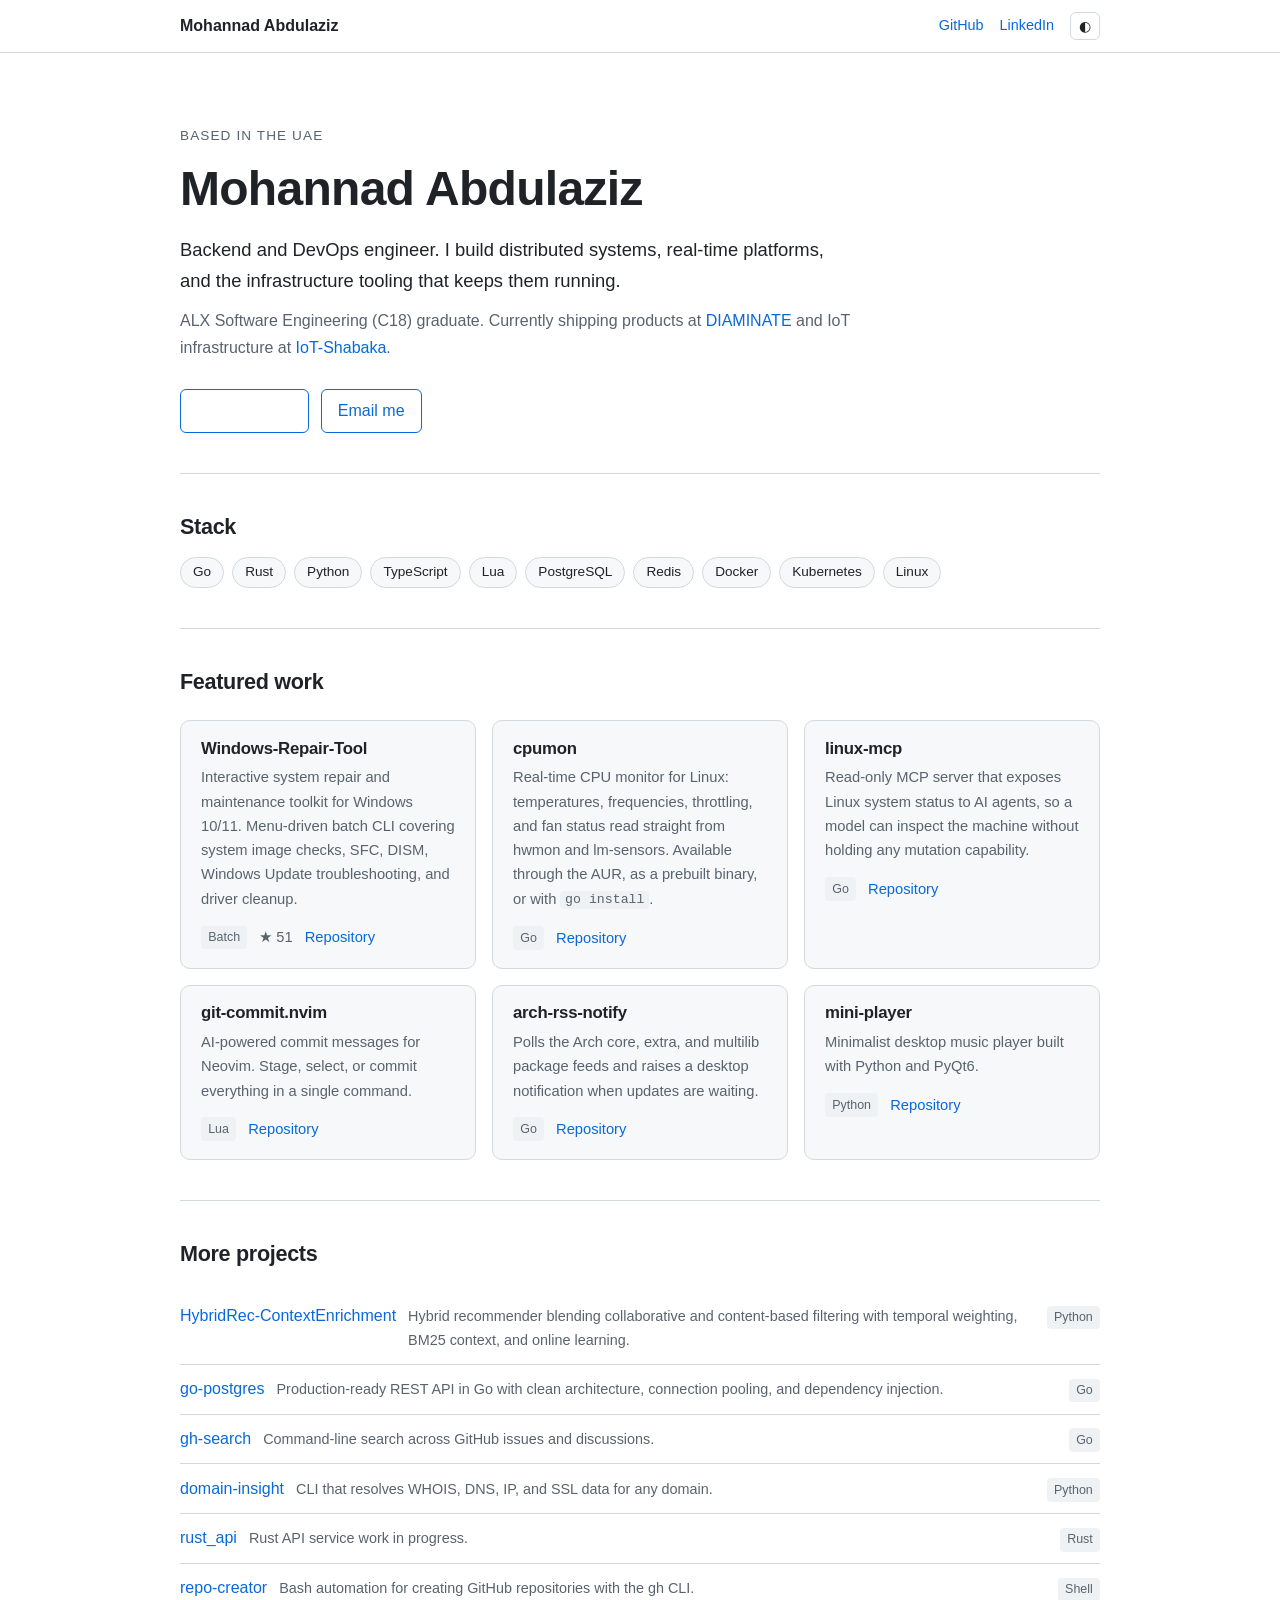
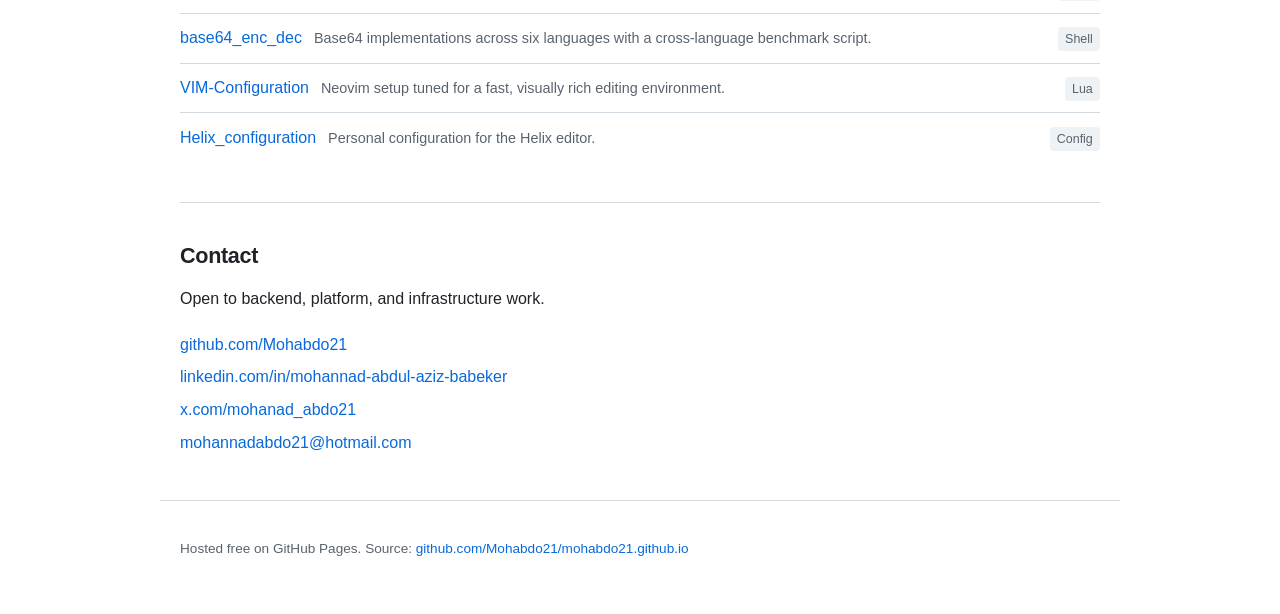
==== index.html @ c6cd3ea4 "feat: add portfolio site for mohabdo21.github.io" ====
<!DOCTYPE html>
<html lang="en">
<head>
<meta charset="utf-8">
<meta name="viewport" content="width=device-width, initial-scale=1">
<title>Mohannad Abdulaziz - Backend &amp; DevOps Engineer</title>
<meta name="description" content="Backend and DevOps engineer building distributed systems, real-time platforms, and infrastructure tooling. Stack: Go, Rust, Python, TypeScript, Kubernetes.">
<meta name="author" content="Mohannad Abdulaziz">
<meta name="theme-color" content="#0d1117" media="(prefers-color-scheme: dark)">
<meta name="theme-color" content="#ffffff" media="(prefers-color-scheme: light)">

<meta property="og:type" content="website">
<meta property="og:title" content="Mohannad Abdulaziz - Backend &amp; DevOps Engineer">
<meta property="og:description" content="Backend and DevOps engineer building distributed systems, real-time platforms, and infrastructure tooling.">
<meta property="og:url" content="https://mohabdo21.github.io/">

<link rel="icon" href="favicon.svg" type="image/svg+xml">
<link rel="stylesheet" href="style.css">
<script>
  // Resolve theme before first paint to avoid a flash of the wrong palette.
  (function () {
    var stored = localStorage.getItem('theme');
    var theme = stored || (matchMedia('(prefers-color-scheme: light)').matches ? 'light' : 'dark');
    document.documentElement.dataset.theme = theme;
  })();
</script>
</head>

<body>
<a class="skip" href="#main">Skip to content</a>

<header class="topbar">
  <nav class="topbar-inner" aria-label="Primary">
    <a class="brand" href="#top">Mohannad Abdulaziz</a>
    <div class="topbar-actions">
      <a href="https://github.com/Mohabdo21">GitHub</a>
      <a href="https://www.linkedin.com/in/mohannad-abdul-aziz-babeker/">LinkedIn</a>
      <button id="theme-toggle" type="button" aria-label="Toggle color theme">
        <span data-theme-icon>◐</span>
      </button>
    </div>
  </nav>
</header>

<main id="main">

  <section class="hero" id="top">
    <p class="eyebrow">Based in the UAE</p>
    <h1>Mohannad Abdulaziz</h1>
    <p class="lede">
      Backend and DevOps engineer. I build distributed systems, real-time platforms,
      and the infrastructure tooling that keeps them running.
    </p>
    <p class="lede-muted">
      ALX Software Engineering (C18) graduate. Currently shipping products at
      <a href="https://github.com/DIAMINATE">DIAMINATE</a> and IoT infrastructure at
      <a href="https://github.com/IoT-Shabaka">IoT-Shabaka</a>.
    </p>
    <p class="cta">
      <a class="btn" href="#projects">View projects</a>
      <a class="btn btn-ghost" href="mailto:mohannadabdo21@hotmail.com">Email me</a>
    </p>
  </section>

  <section class="section" id="stack" aria-labelledby="stack-heading">
    <h2 id="stack-heading">Stack</h2>
    <ul class="tags">
      <li>Go</li>
      <li>Rust</li>
      <li>Python</li>
      <li>TypeScript</li>
      <li>Lua</li>
      <li>PostgreSQL</li>
      <li>Redis</li>
      <li>Docker</li>
      <li>Kubernetes</li>
      <li>Linux</li>
    </ul>
  </section>

  <section class="section" id="projects" aria-labelledby="projects-heading">
    <h2 id="projects-heading">Featured work</h2>
    <div class="grid">

      <article class="card">
        <h3>
          <a href="https://github.com/Mohabdo21/Windows-Repair-Tool">Windows-Repair-Tool</a>
        </h3>
        <p>
          Interactive system repair and maintenance toolkit for Windows 10/11. Menu-driven
          batch CLI covering system image checks, SFC, DISM, Windows Update troubleshooting,
          and driver cleanup.
        </p>
        <p class="meta">
          <span class="lang">Batch</span>
          <span class="stars">★ 51</span>
          <a href="https://github.com/Mohabdo21/Windows-Repair-Tool">Repository</a>
        </p>
      </article>

      <article class="card">
        <h3><a href="https://github.com/Mohabdo21/cpumon">cpumon</a></h3>
        <p>
          Real-time CPU monitor for Linux: temperatures, frequencies, throttling, and fan
          status read straight from hwmon and lm-sensors. Available through the AUR, as a
          prebuilt binary, or with <code>go install</code>.
        </p>
        <p class="meta">
          <span class="lang">Go</span>
          <a href="https://github.com/Mohabdo21/cpumon">Repository</a>
        </p>
      </article>

      <article class="card">
        <h3><a href="https://github.com/Mohabdo21/linux-mcp">linux-mcp</a></h3>
        <p>
          Read-only MCP server that exposes Linux system status to AI agents, so a model can
          inspect the machine without holding any mutation capability.
        </p>
        <p class="meta">
          <span class="lang">Go</span>
          <a href="https://github.com/Mohabdo21/linux-mcp">Repository</a>
        </p>
      </article>

      <article class="card">
        <h3><a href="https://github.com/Mohabdo21/git-commit.nvim">git-commit.nvim</a></h3>
        <p>
          AI-powered commit messages for Neovim. Stage, select, or commit everything in a
          single command.
        </p>
        <p class="meta">
          <span class="lang">Lua</span>
          <a href="https://github.com/Mohabdo21/git-commit.nvim">Repository</a>
        </p>
      </article>

      <article class="card">
        <h3><a href="https://github.com/Mohabdo21/arch-rss-notify">arch-rss-notify</a></h3>
        <p>
          Polls the Arch core, extra, and multilib package feeds and raises a desktop
          notification when updates are waiting.
        </p>
        <p class="meta">
          <span class="lang">Go</span>
          <a href="https://github.com/Mohabdo21/arch-rss-notify">Repository</a>
        </p>
      </article>

      <article class="card">
        <h3><a href="https://github.com/Mohabdo21/mini-player">mini-player</a></h3>
        <p>Minimalist desktop music player built with Python and PyQt6.</p>
        <p class="meta">
          <span class="lang">Python</span>
          <a href="https://github.com/Mohabdo21/mini-player">Repository</a>
        </p>
      </article>

    </div>
  </section>

  <section class="section" id="more" aria-labelledby="more-heading">
    <h2 id="more-heading">More projects</h2>
    <ul class="list">
      <li>
        <a href="https://github.com/Mohabdo21/HybridRec-ContextEnrichment">HybridRec-ContextEnrichment</a>
        <span class="desc">Hybrid recommender blending collaborative and content-based filtering with temporal weighting, BM25 context, and online learning.</span>
        <span class="lang">Python</span>
      </li>
      <li>
        <a href="https://github.com/Mohabdo21/go-postgres">go-postgres</a>
        <span class="desc">Production-ready REST API in Go with clean architecture, connection pooling, and dependency injection.</span>
        <span class="lang">Go</span>
      </li>
      <li>
        <a href="https://github.com/Mohabdo21/gh-search">gh-search</a>
        <span class="desc">Command-line search across GitHub issues and discussions.</span>
        <span class="lang">Go</span>
      </li>
      <li>
        <a href="https://github.com/Mohabdo21/domain-insight">domain-insight</a>
        <span class="desc">CLI that resolves WHOIS, DNS, IP, and SSL data for any domain.</span>
        <span class="lang">Python</span>
      </li>
      <li>
        <a href="https://github.com/Mohabdo21/rust_api">rust_api</a>
        <span class="desc">Rust API service work in progress.</span>
        <span class="lang">Rust</span>
      </li>
      <li>
        <a href="https://github.com/Mohabdo21/repo-creator">repo-creator</a>
        <span class="desc">Bash automation for creating GitHub repositories with the gh CLI.</span>
        <span class="lang">Shell</span>
      </li>
      <li>
        <a href="https://github.com/Mohabdo21/base64_enc_dec">base64_enc_dec</a>
        <span class="desc">Base64 implementations across six languages with a cross-language benchmark script.</span>
        <span class="lang">Shell</span>
      </li>
      <li>
        <a href="https://github.com/Mohabdo21/VIM-Configuration">VIM-Configuration</a>
        <span class="desc">Neovim setup tuned for a fast, visually rich editing environment.</span>
        <span class="lang">Lua</span>
      </li>
      <li>
        <a href="https://github.com/Mohabdo21/Helix_configuration">Helix_configuration</a>
        <span class="desc">Personal configuration for the Helix editor.</span>
        <span class="lang">Config</span>
      </li>
    </ul>
  </section>

  <section class="section" id="contact" aria-labelledby="contact-heading">
    <h2 id="contact-heading">Contact</h2>
    <p>Open to backend, platform, and infrastructure work.</p>
    <ul class="contact">
      <li><a href="https://github.com/Mohabdo21">github.com/Mohabdo21</a></li>
      <li><a href="https://www.linkedin.com/in/mohannad-abdul-aziz-babeker/">linkedin.com/in/mohannad-abdul-aziz-babeker</a></li>
      <li><a href="https://x.com/mohanad_abdo21">x.com/mohanad_abdo21</a></li>
      <li><a href="mailto:mohannadabdo21@hotmail.com">mohannadabdo21@hotmail.com</a></li>
    </ul>
  </section>

</main>

<footer>
  <p>Hosted free on GitHub Pages. Source: <a href="https://github.com/Mohabdo21/mohabdo21.github.io">github.com/Mohabdo21/mohabdo21.github.io</a></p>
</footer>

<script src="script.js" defer></script>
</body>
</html>
---- style.css ----
:root[data-theme="light"] {
  --bg: #ffffff;
  --surface: #f6f8fa;
  --text: #1f2328;
  --muted: #59636e;
  --border: #d1d9e0;
  --accent: #0969da;
  --code-bg: #eff2f5;
}

:root[data-theme="dark"] {
  --bg: #0d1117;
  --surface: #151b23;
  --text: #e6edf3;
  --muted: #9198a1;
  --border: #30363d;
  --accent: #4493f8;
  --code-bg: #1c2128;
}

*,
*::before,
*::after {
  box-sizing: border-box;
}

html {
  scroll-behavior: smooth;
}

body {
  margin: 0;
  background: var(--bg);
  color: var(--text);
  font-family: -apple-system, BlinkMacSystemFont, "Segoe UI", "Noto Sans", Ubuntu, Cantarell, "Helvetica Neue", Arial, sans-serif;
  font-size: 16px;
  line-height: 1.65;
  -webkit-font-smoothing: antialiased;
}

a {
  color: var(--accent);
  text-decoration: none;
}

a:hover,
a:focus-visible {
  text-decoration: underline;
}

:focus-visible {
  outline: 2px solid var(--accent);
  outline-offset: 2px;
  border-radius: 2px;
}

code {
  background: var(--code-bg);
  border-radius: 4px;
  padding: 0.1em 0.35em;
  font-family: ui-monospace, SFMono-Regular, "SF Mono", Menlo, Consolas, monospace;
  font-size: 0.9em;
}

h1,
h2,
h3 {
  line-height: 1.25;
  margin: 0 0 0.5rem;
  letter-spacing: -0.015em;
}

h1 {
  font-size: clamp(2rem, 6vw, 3rem);
}

h2 {
  font-size: 1.35rem;
}

h3 {
  font-size: 1.05rem;
}

.skip {
  position: absolute;
  left: -9999px;
}

.skip:focus {
  left: 1rem;
  top: 1rem;
  z-index: 10;
  background: var(--bg);
  border: 1px solid var(--border);
  border-radius: 6px;
  padding: 0.5rem 0.75rem;
}

/* Layout */

.topbar {
  position: sticky;
  top: 0;
  z-index: 5;
  background: color-mix(in srgb, var(--bg) 88%, transparent);
  backdrop-filter: blur(8px);
  border-bottom: 1px solid var(--border);
}

.topbar-inner,
main,
footer {
  max-width: 60rem;
  margin: 0 auto;
  padding: 0 1.25rem;
}

.topbar-inner {
  display: flex;
  align-items: center;
  justify-content: space-between;
  gap: 1rem;
  min-height: 3.25rem;
}

.brand {
  color: var(--text);
  font-weight: 600;
}

.topbar-actions {
  display: flex;
  align-items: center;
  gap: 1rem;
  font-size: 0.9rem;
}

#theme-toggle {
  background: none;
  border: 1px solid var(--border);
  border-radius: 6px;
  color: var(--text);
  cursor: pointer;
  font: inherit;
  font-size: 0.9rem;
  line-height: 1;
  padding: 0.35rem 0.5rem;
}

#theme-toggle:hover {
  background: var(--surface);
}

main {
  padding-top: 1rem;
}

.hero {
  padding: 3.5rem 0 2.5rem;
}

.eyebrow {
  color: var(--muted);
  font-size: 0.85rem;
  letter-spacing: 0.08em;
  margin: 0 0 0.75rem;
  text-transform: uppercase;
}

.lede {
  font-size: 1.15rem;
  margin: 1rem 0 0;
  max-width: 42rem;
}

.lede-muted {
  color: var(--muted);
  margin: 0.75rem 0 0;
  max-width: 42rem;
}

.cta {
  display: flex;
  flex-wrap: wrap;
  gap: 0.75rem;
  margin: 1.75rem 0 0;
}

.btn {
  border: 1px solid var(--accent);
  border-radius: 6px;
  color: #fff;
  display: inline-block;
  font-weight: 500;
  padding: 0.5rem 1rem;
}

.btn:hover {
  text-decoration: none;
  filter: brightness(1.1);
}

.btn-ghost {
  background: none;
  color: var(--accent);
}

.section {
  border-top: 1px solid var(--border);
  padding: 2.5rem 0;
}

/* Stack tags */

.tags {
  display: flex;
  flex-wrap: wrap;
  gap: 0.5rem;
  list-style: none;
  margin: 1rem 0 0;
  padding: 0;
}

.tags li {
  background: var(--surface);
  border: 1px solid var(--border);
  border-radius: 999px;
  font-size: 0.85rem;
  padding: 0.2rem 0.75rem;
}

/* Project cards */

.grid {
  display: grid;
  gap: 1rem;
  grid-template-columns: repeat(auto-fit, minmax(17rem, 1fr));
  margin-top: 1.5rem;
}

.card {
  background: var(--surface);
  border: 1px solid var(--border);
  border-radius: 10px;
  padding: 1.1rem 1.25rem;
}

.card h3 {
  margin-bottom: 0.35rem;
}

.card h3 a {
  color: var(--text);
}

.card h3 a:hover {
  color: var(--accent);
  text-decoration: none;
}

.card p {
  color: var(--muted);
  font-size: 0.92rem;
  margin: 0;
}

.meta {
  align-items: center;
  display: flex;
  flex-wrap: wrap;
  gap: 0.75rem;
  margin-top: 0.9rem !important;
  font-size: 0.85rem;
}

.lang {
  background: var(--code-bg);
  border-radius: 4px;
  color: var(--muted);
  font-size: 0.78rem;
  padding: 0.1rem 0.45rem;
}

.stars {
  color: var(--muted);
}

/* Project list */

.list {
  list-style: none;
  margin: 1.5rem 0 0;
  padding: 0;
}

.list li {
  align-items: baseline;
  border-bottom: 1px solid var(--border);
  display: flex;
  flex-wrap: wrap;
  gap: 0.5rem 0.75rem;
  padding: 0.7rem 0;
}

.list li:last-child {
  border-bottom: 0;
}

.list a {
  font-weight: 500;
}

.list .desc {
  color: var(--muted);
  flex: 1 1 18rem;
  font-size: 0.9rem;
}

/* Contact */

.contact {
  list-style: none;
  margin: 1rem 0 0;
  padding: 0;
}

.contact li {
  padding: 0.2rem 0;
}

footer {
  border-top: 1px solid var(--border);
  color: var(--muted);
  font-size: 0.85rem;
  padding-bottom: 2.5rem;
  padding-top: 1.5rem;
}

@media (max-width: 30rem) {
  .topbar-actions a {
    display: none;
  }
}

@media (prefers-reduced-motion: reduce) {
  html {
    scroll-behavior: auto;
  }
}
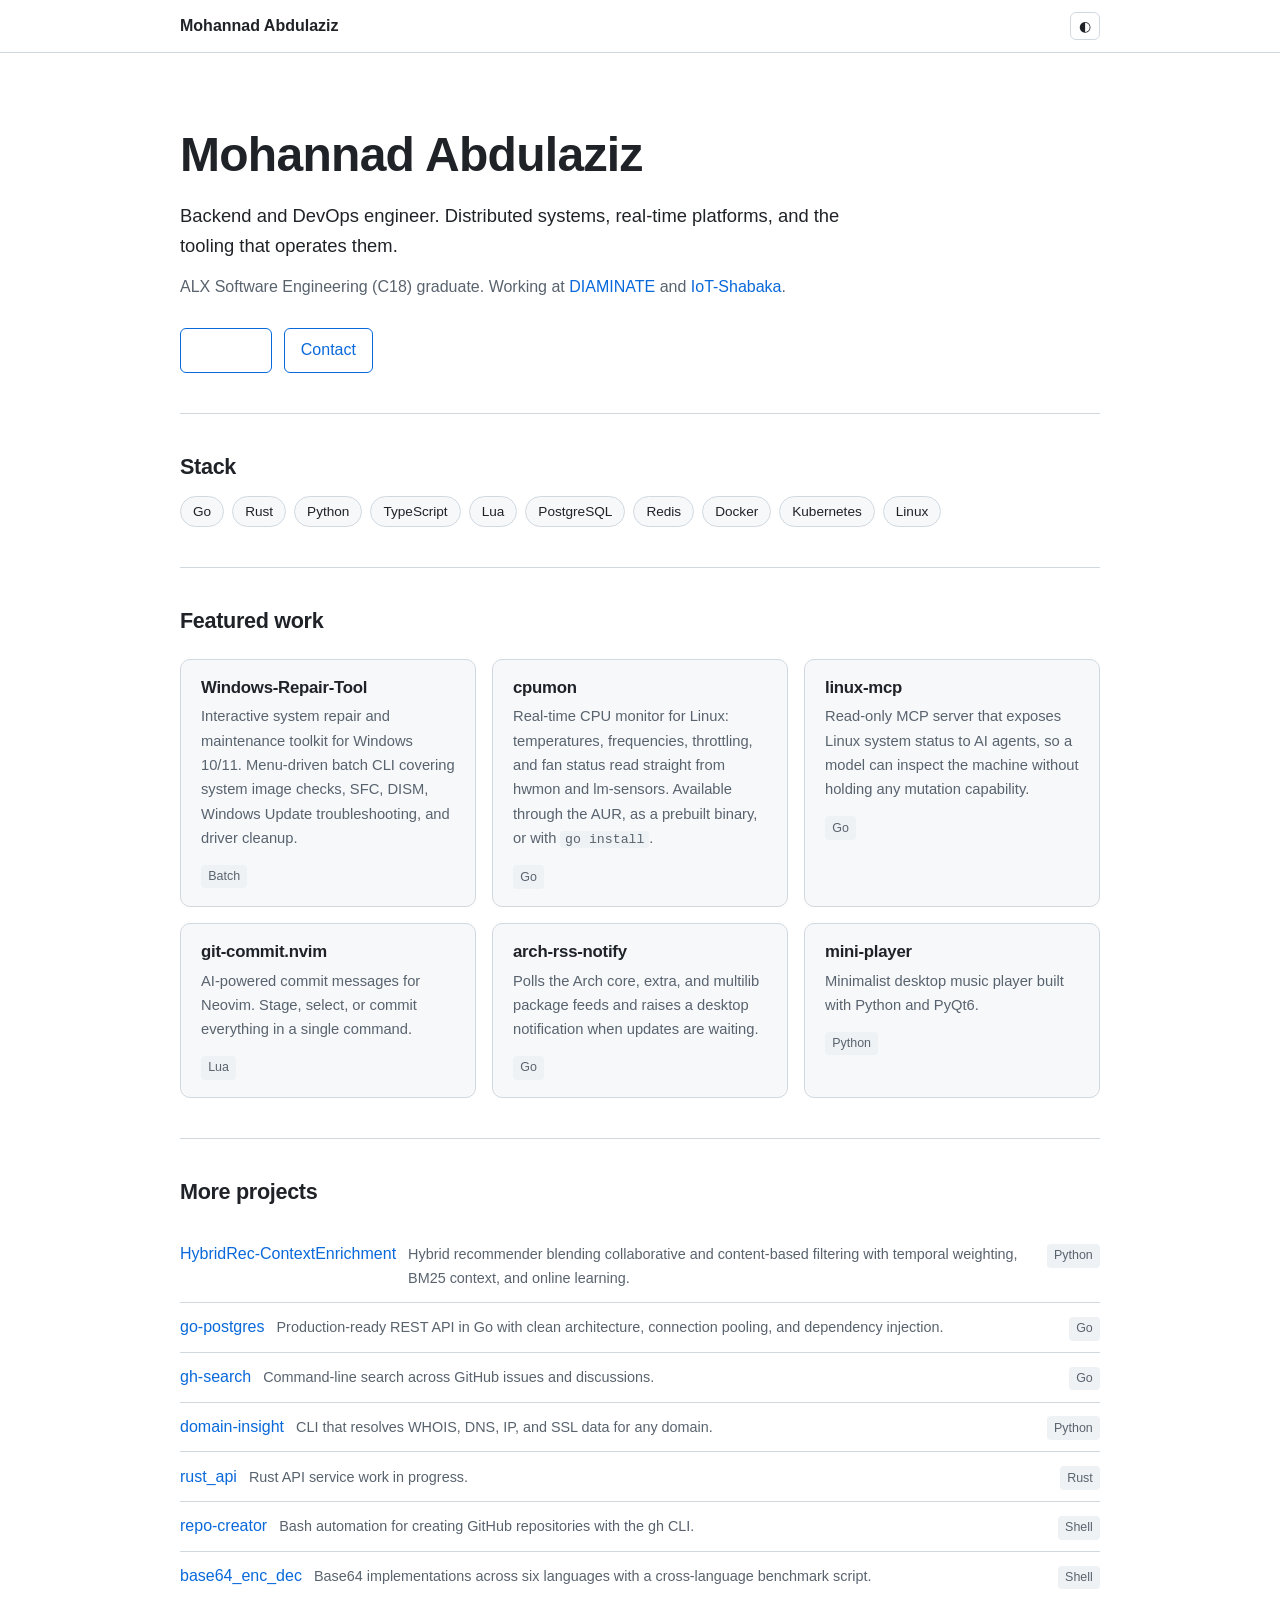
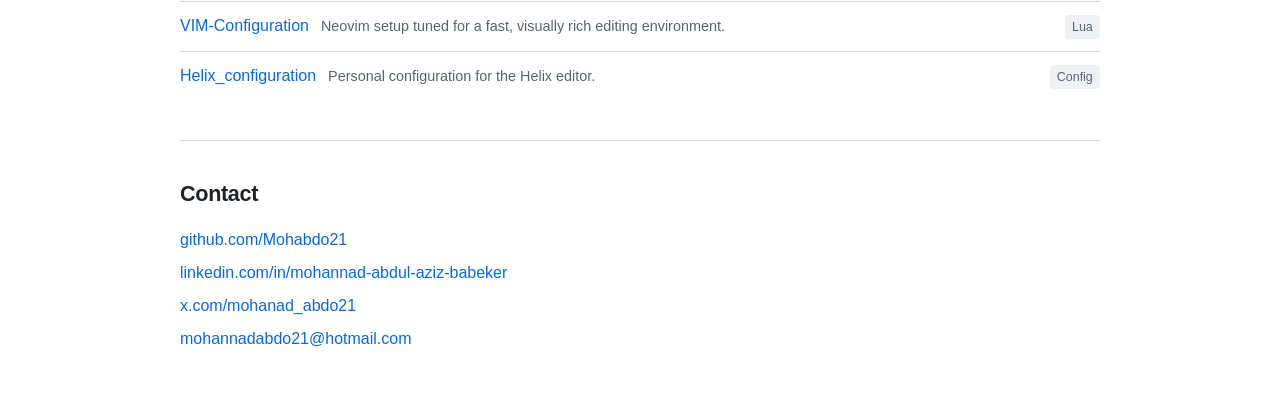
==== commit e5fab9b8: "refactor: cut filler from site copy and dead rules" ====
--- a/index.html
+++ b/index.html
@@ -33,11 +33,7 @@
   <nav class="topbar-inner" aria-label="Primary">
     <a class="brand" href="#top">Mohannad Abdulaziz</a>
     <div class="topbar-actions">
-      <a href="https://github.com/Mohabdo21">GitHub</a>
-      <a href="https://www.linkedin.com/in/mohannad-abdul-aziz-babeker/">LinkedIn</a>
-      <button id="theme-toggle" type="button" aria-label="Toggle color theme">
-        <span data-theme-icon>◐</span>
-      </button>
+      <button id="theme-toggle" type="button" aria-label="Toggle color theme">◐</button>
     </div>
   </nav>
 </header>
@@ -45,20 +41,19 @@
 <main id="main">
 
   <section class="hero" id="top">
-    <p class="eyebrow">Based in the UAE</p>
     <h1>Mohannad Abdulaziz</h1>
     <p class="lede">
-      Backend and DevOps engineer. I build distributed systems, real-time platforms,
-      and the infrastructure tooling that keeps them running.
+      Backend and DevOps engineer. Distributed systems, real-time platforms,
+      and the tooling that operates them.
     </p>
     <p class="lede-muted">
-      ALX Software Engineering (C18) graduate. Currently shipping products at
-      <a href="https://github.com/DIAMINATE">DIAMINATE</a> and IoT infrastructure at
+      ALX Software Engineering (C18) graduate. Working at
+      <a href="https://github.com/DIAMINATE">DIAMINATE</a> and
       <a href="https://github.com/IoT-Shabaka">IoT-Shabaka</a>.
     </p>
     <p class="cta">
-      <a class="btn" href="#projects">View projects</a>
-      <a class="btn btn-ghost" href="mailto:mohannadabdo21@hotmail.com">Email me</a>
+      <a class="btn" href="#projects">Projects</a>
+      <a class="btn btn-ghost" href="#contact">Contact</a>
     </p>
   </section>
 
@@ -93,8 +88,6 @@
         </p>
         <p class="meta">
           <span class="lang">Batch</span>
-          <span class="stars">★ 51</span>
-          <a href="https://github.com/Mohabdo21/Windows-Repair-Tool">Repository</a>
         </p>
       </article>
 
@@ -107,7 +100,6 @@
         </p>
         <p class="meta">
           <span class="lang">Go</span>
-          <a href="https://github.com/Mohabdo21/cpumon">Repository</a>
         </p>
       </article>
 
@@ -119,7 +111,6 @@
         </p>
         <p class="meta">
           <span class="lang">Go</span>
-          <a href="https://github.com/Mohabdo21/linux-mcp">Repository</a>
         </p>
       </article>
 
@@ -131,7 +122,6 @@
         </p>
         <p class="meta">
           <span class="lang">Lua</span>
-          <a href="https://github.com/Mohabdo21/git-commit.nvim">Repository</a>
         </p>
       </article>
 
@@ -143,7 +133,6 @@
         </p>
         <p class="meta">
           <span class="lang">Go</span>
-          <a href="https://github.com/Mohabdo21/arch-rss-notify">Repository</a>
         </p>
       </article>
 
@@ -152,7 +141,6 @@
         <p>Minimalist desktop music player built with Python and PyQt6.</p>
         <p class="meta">
           <span class="lang">Python</span>
-          <a href="https://github.com/Mohabdo21/mini-player">Repository</a>
         </p>
       </article>
 
@@ -212,7 +200,6 @@
 
   <section class="section" id="contact" aria-labelledby="contact-heading">
     <h2 id="contact-heading">Contact</h2>
-    <p>Open to backend, platform, and infrastructure work.</p>
     <ul class="contact">
       <li><a href="https://github.com/Mohabdo21">github.com/Mohabdo21</a></li>
       <li><a href="https://www.linkedin.com/in/mohannad-abdul-aziz-babeker/">linkedin.com/in/mohannad-abdul-aziz-babeker</a></li>
@@ -223,10 +210,6 @@
 
 </main>
 
-<footer>
-  <p>Hosted free on GitHub Pages. Source: <a href="https://github.com/Mohabdo21/mohabdo21.github.io">github.com/Mohabdo21/mohabdo21.github.io</a></p>
-</footer>
-
 <script src="script.js" defer></script>
 </body>
 </html>
--- a/style.css
+++ b/style.css
@@ -109,8 +109,7 @@
 }
 
 .topbar-inner,
-main,
-footer {
+main {
   max-width: 60rem;
   margin: 0 auto;
   padding: 0 1.25rem;
@@ -160,14 +159,6 @@
   padding: 3.5rem 0 2.5rem;
 }
 
-.eyebrow {
-  color: var(--muted);
-  font-size: 0.85rem;
-  letter-spacing: 0.08em;
-  margin: 0 0 0.75rem;
-  text-transform: uppercase;
-}
-
 .lede {
   font-size: 1.15rem;
   margin: 1rem 0 0;
@@ -282,10 +273,6 @@
   padding: 0.1rem 0.45rem;
 }
 
-.stars {
-  color: var(--muted);
-}
-
 /* Project list */
 
 .list {
@@ -329,20 +316,6 @@
   padding: 0.2rem 0;
 }
 
-footer {
-  border-top: 1px solid var(--border);
-  color: var(--muted);
-  font-size: 0.85rem;
-  padding-bottom: 2.5rem;
-  padding-top: 1.5rem;
-}
-
-@media (max-width: 30rem) {
-  .topbar-actions a {
-    display: none;
-  }
-}
-
 @media (prefers-reduced-motion: reduce) {
   html {
     scroll-behavior: auto;
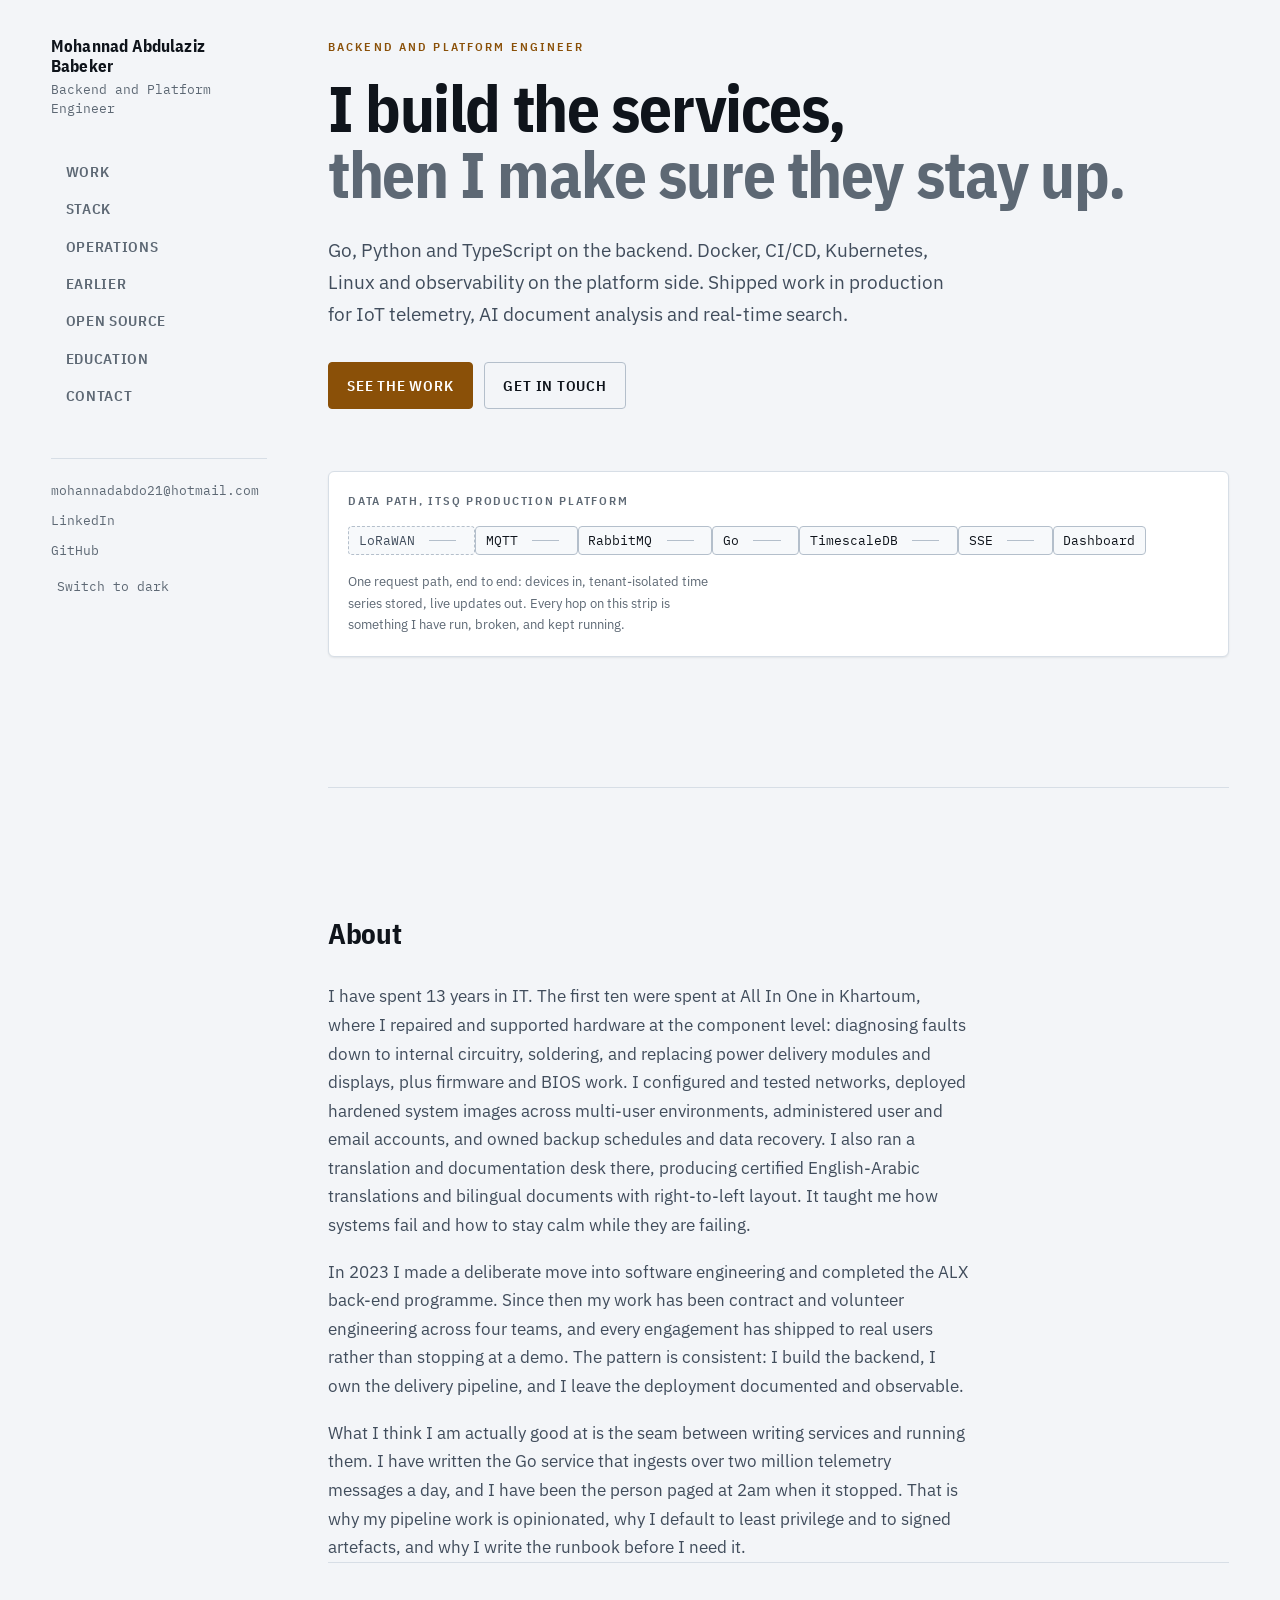
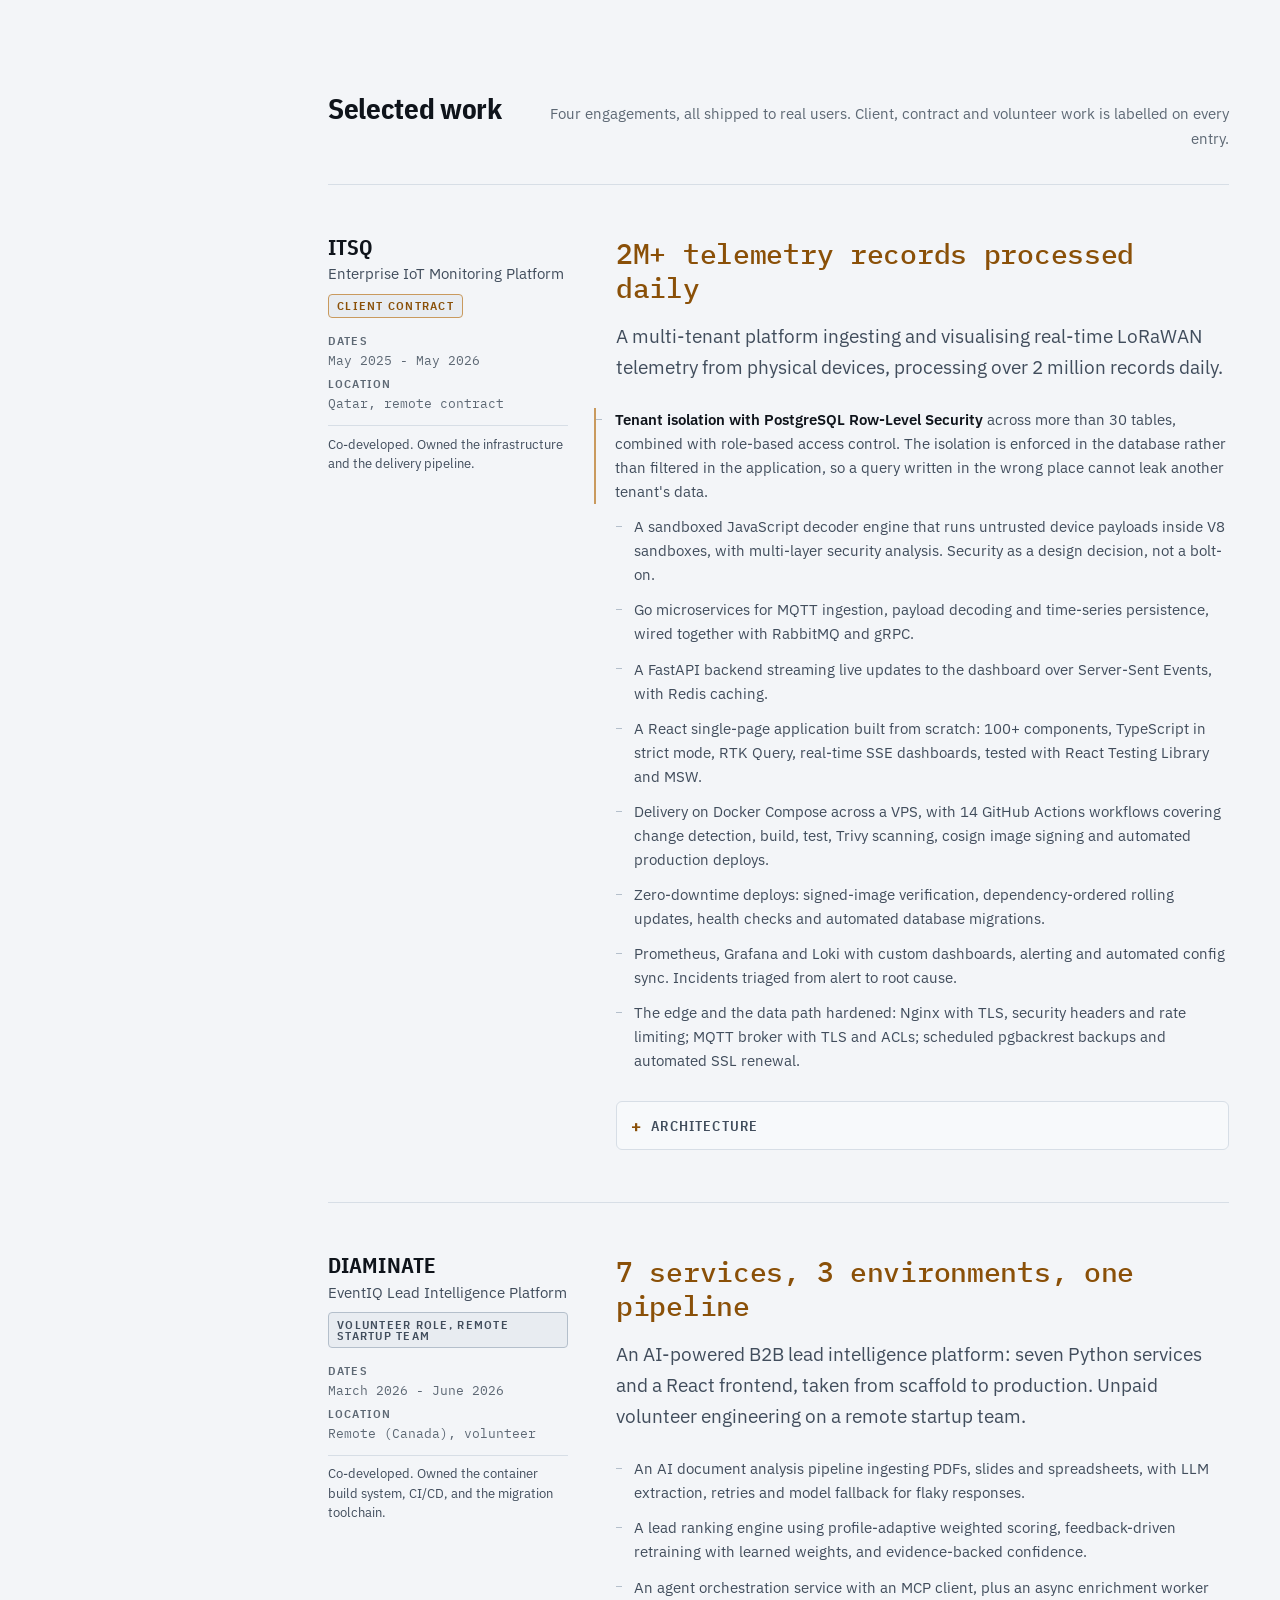
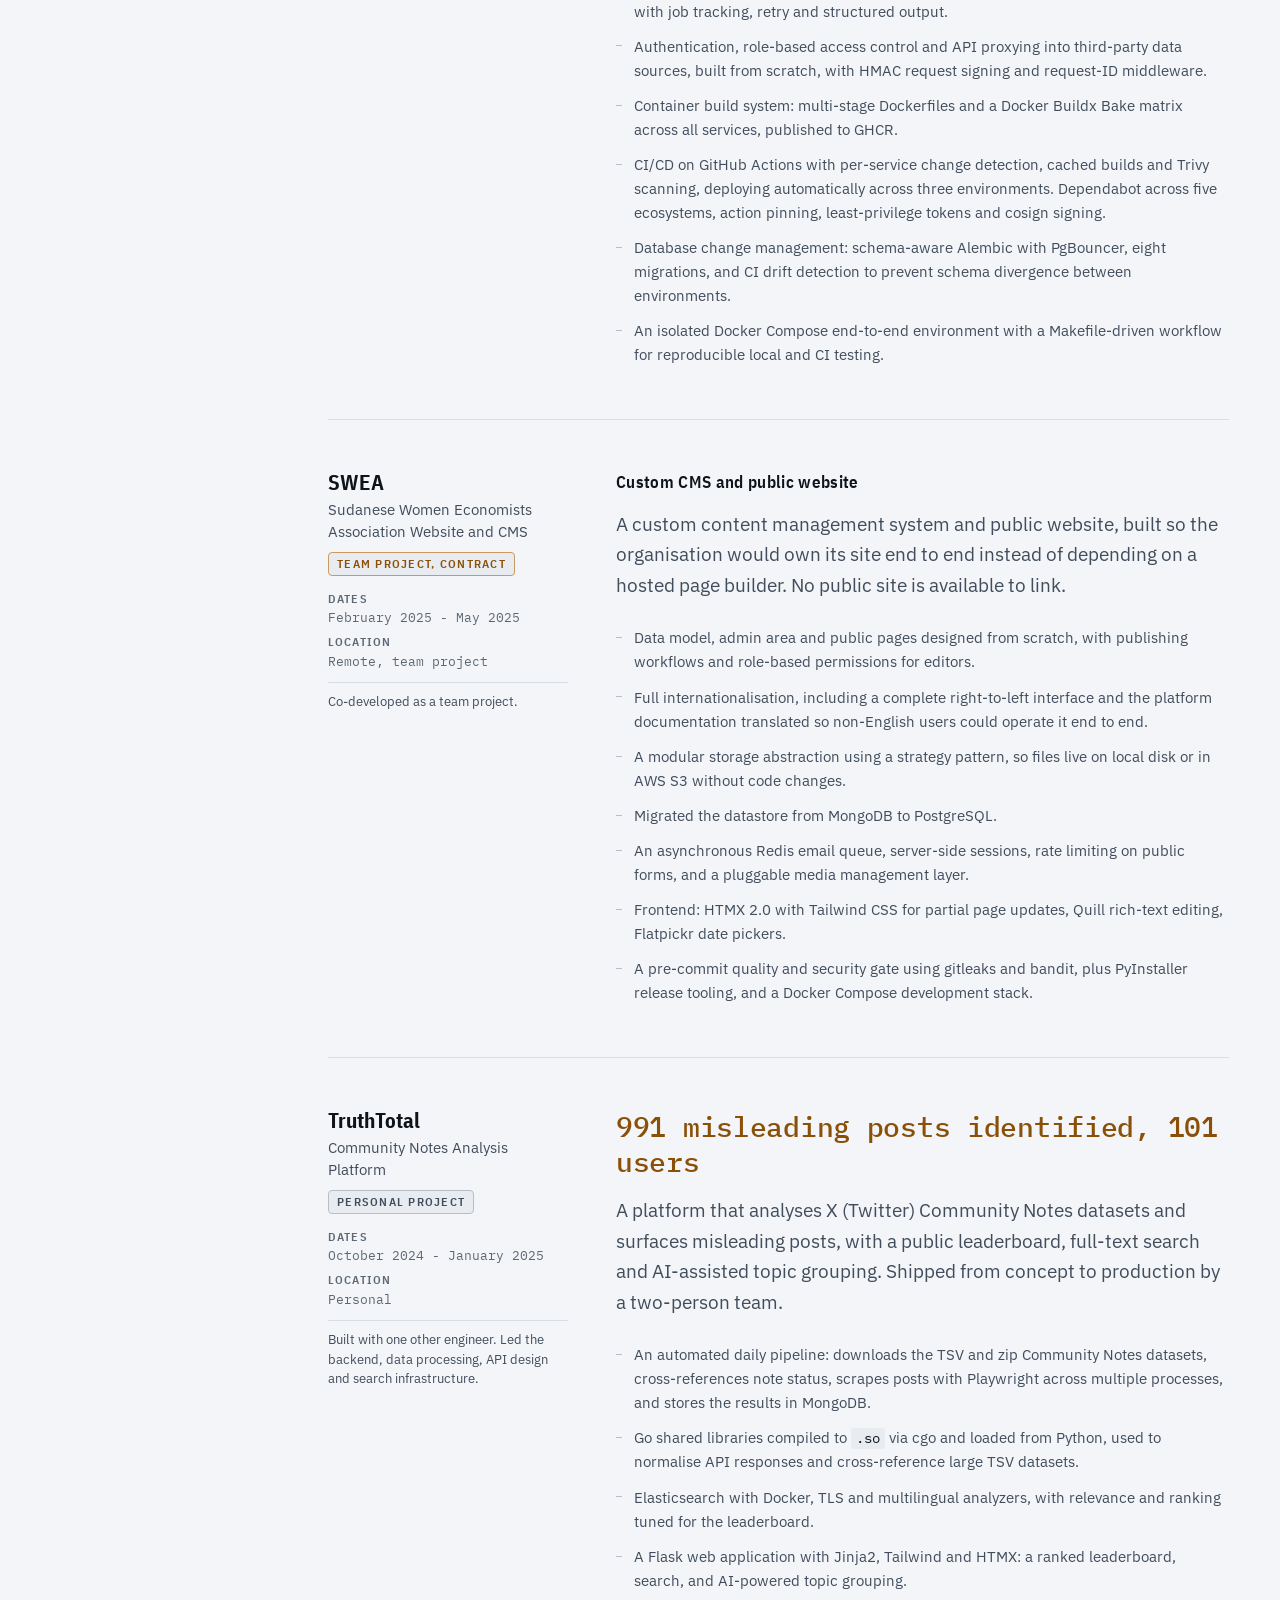
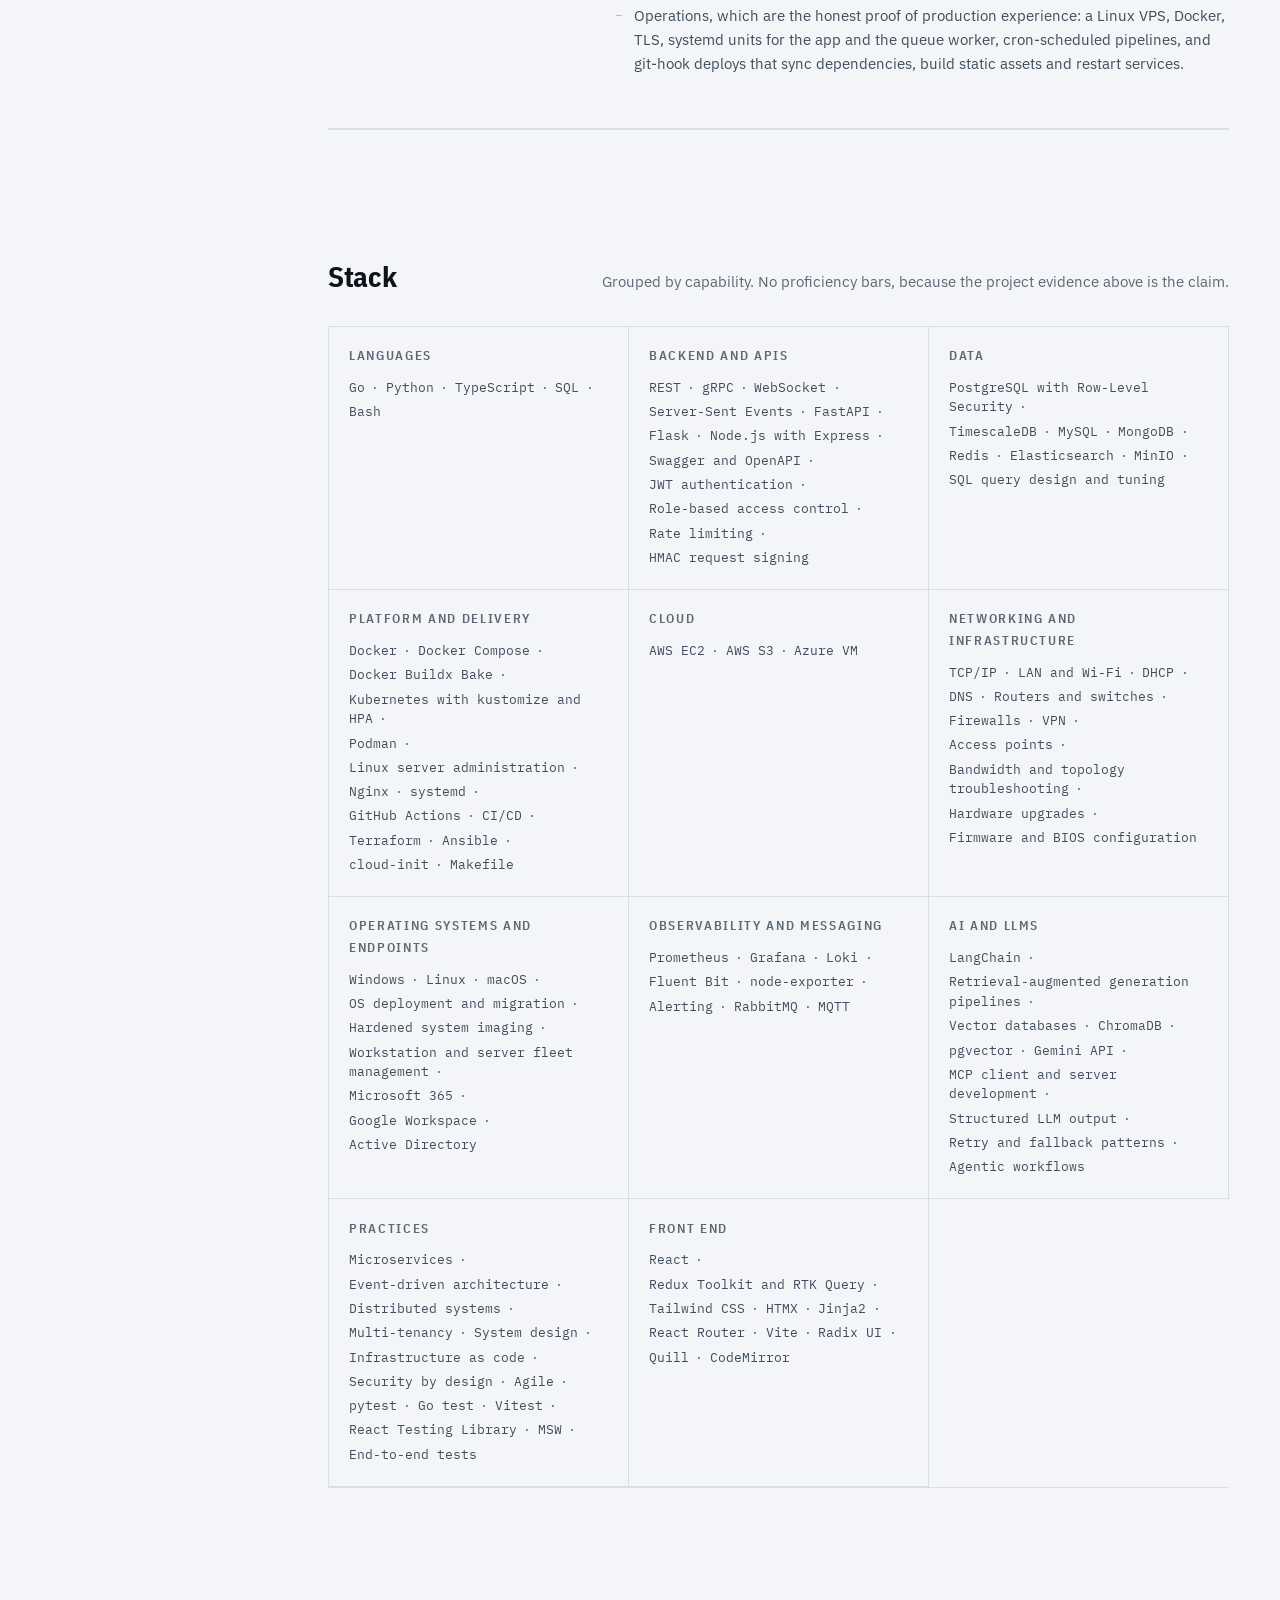
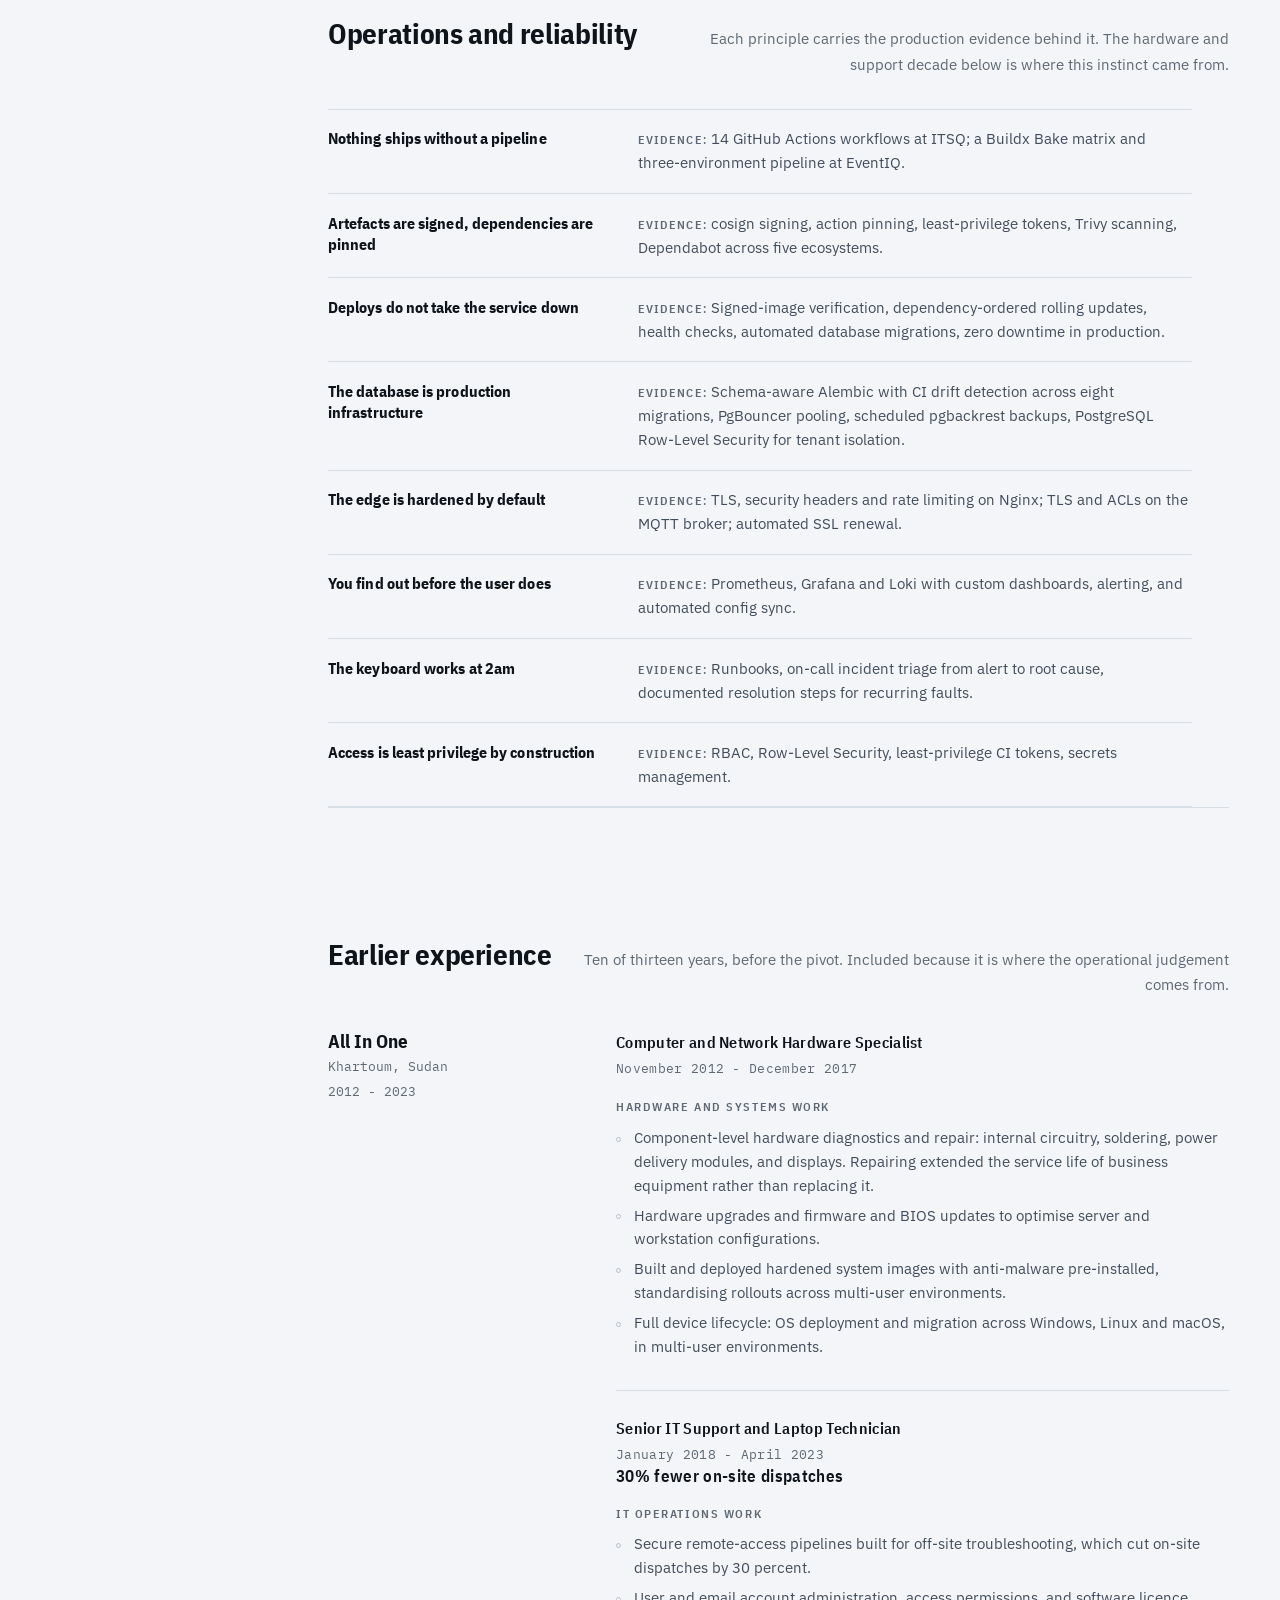
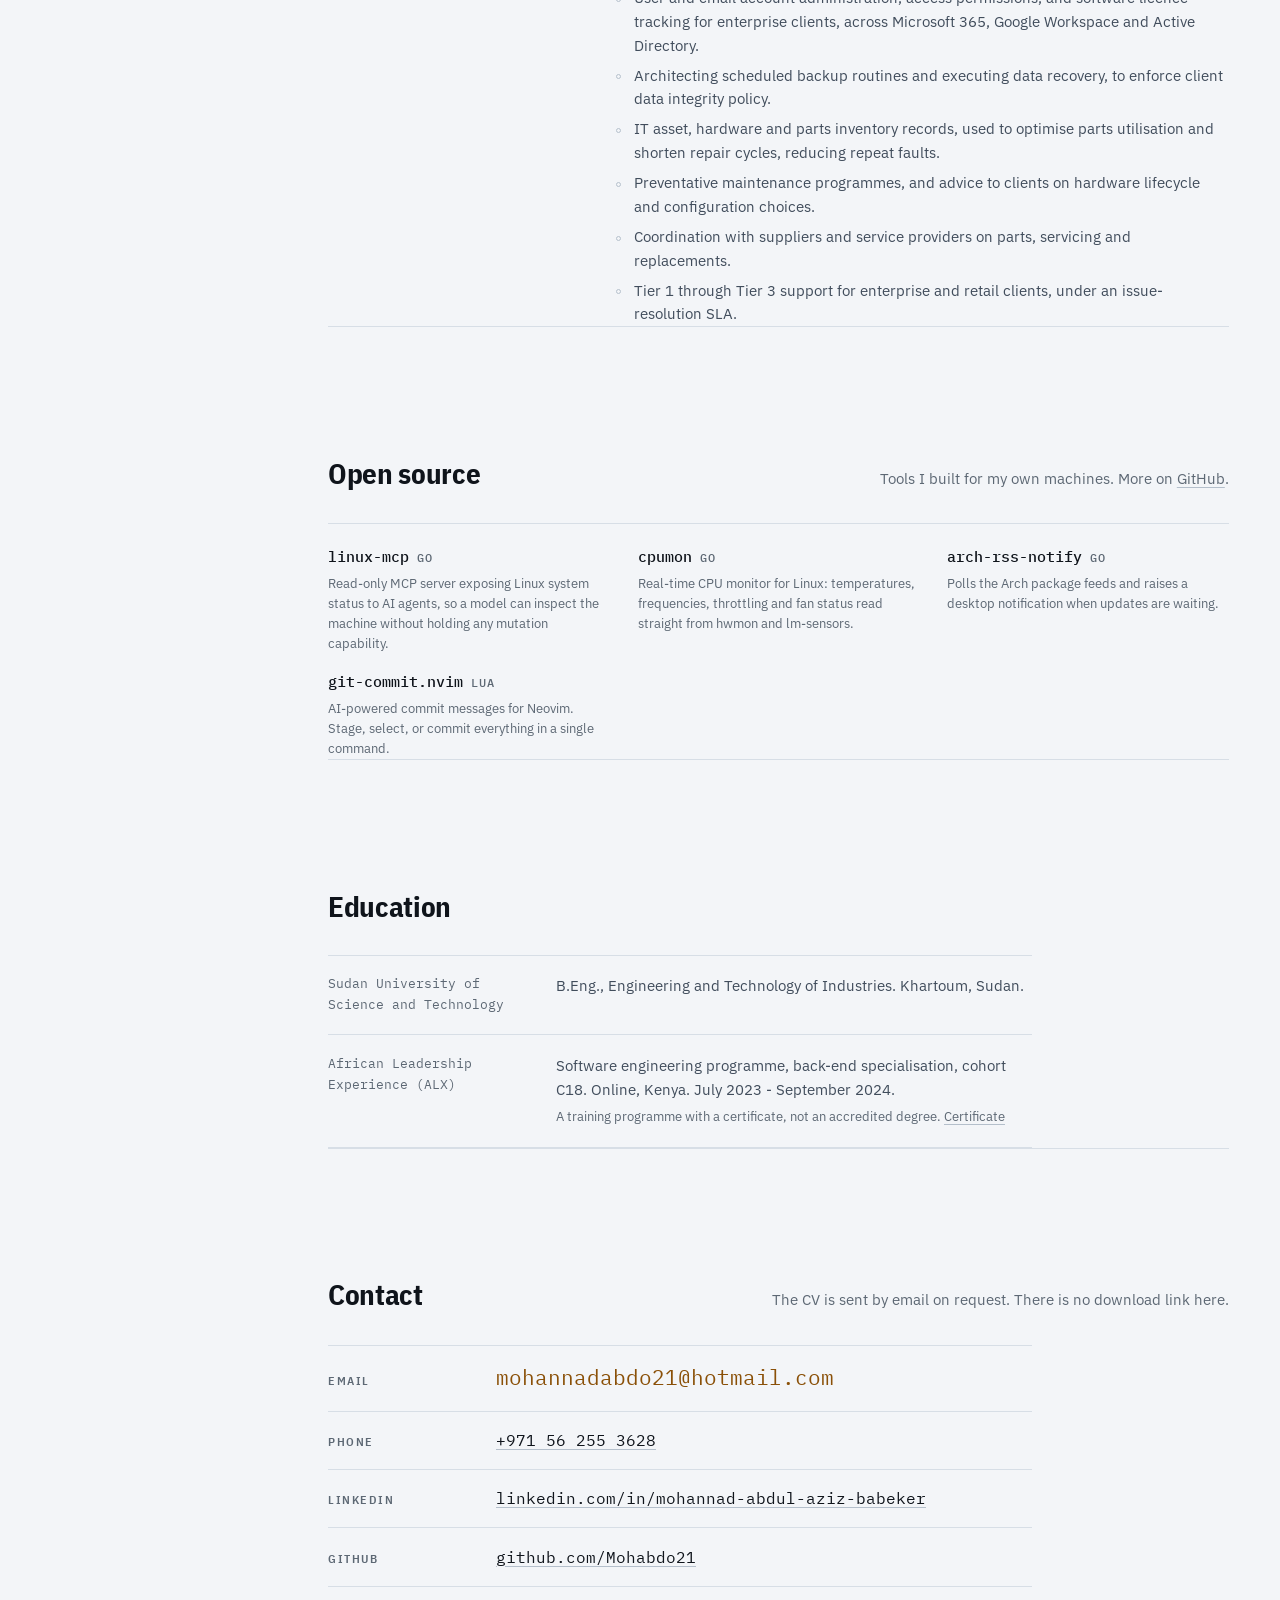
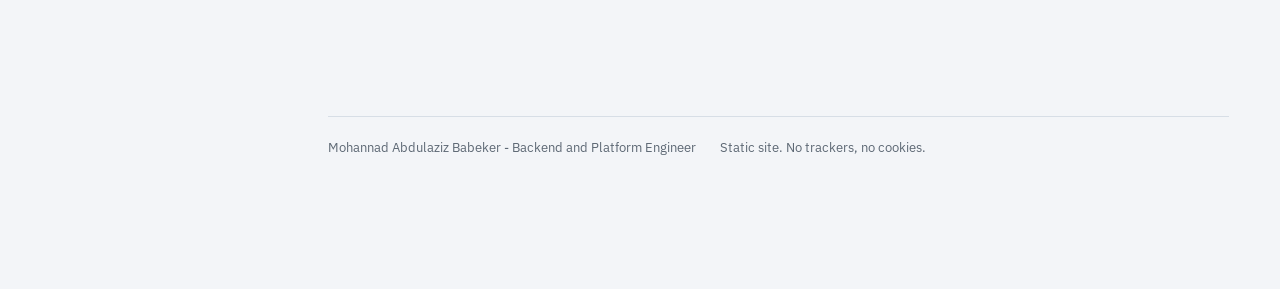
==== commit 4ae9a45c: "feat: rebuild portfolio as a backend and platform engineer site Replaces the generic project list wi" ====
--- a/index.html
+++ b/index.html
@@ -3,212 +3,933 @@
 <head>
 <meta charset="utf-8">
 <meta name="viewport" content="width=device-width, initial-scale=1">
-<title>Mohannad Abdulaziz - Backend &amp; DevOps Engineer</title>
-<meta name="description" content="Backend and DevOps engineer building distributed systems, real-time platforms, and infrastructure tooling. Stack: Go, Rust, Python, TypeScript, Kubernetes.">
-<meta name="author" content="Mohannad Abdulaziz">
-<meta name="theme-color" content="#0d1117" media="(prefers-color-scheme: dark)">
-<meta name="theme-color" content="#ffffff" media="(prefers-color-scheme: light)">
-
-<meta property="og:type" content="website">
-<meta property="og:title" content="Mohannad Abdulaziz - Backend &amp; DevOps Engineer">
-<meta property="og:description" content="Backend and DevOps engineer building distributed systems, real-time platforms, and infrastructure tooling.">
+
+<title>Mohannad Abdulaziz Babeker - Backend and Platform Engineer</title>
+<meta name="description" content="Backend and platform engineer, 13 years in IT. Go, Python and TypeScript services in production, and the pipelines and observability that keep them up.">
+<meta name="author" content="Mohannad Abdulaziz Babeker">
+<meta name="theme-color" content="#0e1116" media="(prefers-color-scheme: dark)">
+<meta name="theme-color" content="#f3f5f8" media="(prefers-color-scheme: light)">
+<meta name="color-scheme" content="dark light">
+
+<meta property="og:type" content="profile">
+<meta property="og:title" content="Mohannad Abdulaziz Babeker - Backend and Platform Engineer">
+<meta property="og:description" content="Go, Python and TypeScript services in production, and the containers, pipelines and observability that run them.">
 <meta property="og:url" content="https://mohabdo21.github.io/">
 
+<link rel="canonical" href="https://mohabdo21.github.io/">
 <link rel="icon" href="favicon.svg" type="image/svg+xml">
+<link rel="preload" href="fonts/plexsans-latin.woff2" as="font" type="font/woff2" crossorigin>
+<link rel="preload" href="fonts/plexsanscondensed-700.woff2" as="font" type="font/woff2" crossorigin>
 <link rel="stylesheet" href="style.css">
+
+<script type="application/ld+json">
+{
+  "@context": "https://schema.org",
+  "@type": "Person",
+  "name": "Mohannad Abdulaziz Babeker",
+  "jobTitle": "Backend and Platform Engineer",
+  "email": "mailto:mohannadabdo21@hotmail.com",
+  "telephone": "+971 56 255 3628",
+  "url": "https://mohabdo21.github.io/",
+  "sameAs": [
+    "https://www.linkedin.com/in/mohannad-abdul-aziz-babeker",
+    "https://github.com/Mohabdo21"
+  ]
+}
+</script>
+
 <script>
-  // Resolve theme before first paint to avoid a flash of the wrong palette.
+  // Resolve the theme before first paint so there is no flash of the wrong palette.
   (function () {
-    var stored = localStorage.getItem('theme');
-    var theme = stored || (matchMedia('(prefers-color-scheme: light)').matches ? 'light' : 'dark');
+    var stored;
+    try { stored = localStorage.getItem("theme"); } catch (e) { /* private mode */ }
+    var theme = stored || (matchMedia("(prefers-color-scheme: light)").matches ? "light" : "dark");
     document.documentElement.dataset.theme = theme;
   })();
 </script>
 </head>
 
 <body>
-<a class="skip" href="#main">Skip to content</a>
-
-<header class="topbar">
-  <nav class="topbar-inner" aria-label="Primary">
-    <a class="brand" href="#top">Mohannad Abdulaziz</a>
-    <div class="topbar-actions">
-      <button id="theme-toggle" type="button" aria-label="Toggle color theme">◐</button>
+<a class="skip-link" href="#main">Skip to content</a>
+
+<!-- Mobile bar ------------------------------------------------------------- -->
+<div class="bar">
+  <div class="bar__inner">
+    <a class="bar__mark" href="#top">Mohannad Babeker</a>
+    <button class="bar__toggle" id="nav-toggle" type="button" aria-expanded="false" aria-controls="nav-panel">
+      Sections
+    </button>
+  </div>
+  <div class="bar__panel" id="nav-panel">
+    <div class="shell">
+      <nav class="rail__nav" aria-label="Sections">
+        <a class="rail__link" href="#work">Work</a>
+        <a class="rail__link" href="#stack">Stack</a>
+        <a class="rail__link" href="#operations">Operations</a>
+        <a class="rail__link" href="#earlier">Earlier</a>
+        <a class="rail__link" href="#source">Open source</a>
+        <a class="rail__link" href="#education">Education</a>
+        <a class="rail__link" href="#contact">Contact</a>
+      </nav>
+      <div class="bar__contact">
+        <a href="mailto:mohannadabdo21@hotmail.com">mohannadabdo21@hotmail.com</a>
+        <a href="tel:+971562553628">+971 56 255 3628</a>
+        <a href="https://github.com/Mohabdo21">github.com/Mohabdo21</a>
+        <button class="theme-btn" type="button" data-theme-toggle>Switch to light</button>
+      </div>
     </div>
-  </nav>
-</header>
-
-<main id="main">
-
-  <section class="hero" id="top">
-    <h1>Mohannad Abdulaziz</h1>
-    <p class="lede">
-      Backend and DevOps engineer. Distributed systems, real-time platforms,
-      and the tooling that operates them.
-    </p>
-    <p class="lede-muted">
-      ALX Software Engineering (C18) graduate. Working at
-      <a href="https://github.com/DIAMINATE">DIAMINATE</a> and
-      <a href="https://github.com/IoT-Shabaka">IoT-Shabaka</a>.
-    </p>
-    <p class="cta">
-      <a class="btn" href="#projects">Projects</a>
-      <a class="btn btn-ghost" href="#contact">Contact</a>
-    </p>
-  </section>
-
-  <section class="section" id="stack" aria-labelledby="stack-heading">
-    <h2 id="stack-heading">Stack</h2>
-    <ul class="tags">
-      <li>Go</li>
-      <li>Rust</li>
-      <li>Python</li>
-      <li>TypeScript</li>
-      <li>Lua</li>
-      <li>PostgreSQL</li>
-      <li>Redis</li>
-      <li>Docker</li>
-      <li>Kubernetes</li>
-      <li>Linux</li>
-    </ul>
-  </section>
-
-  <section class="section" id="projects" aria-labelledby="projects-heading">
-    <h2 id="projects-heading">Featured work</h2>
-    <div class="grid">
-
-      <article class="card">
-        <h3>
-          <a href="https://github.com/Mohabdo21/Windows-Repair-Tool">Windows-Repair-Tool</a>
-        </h3>
+  </div>
+</div>
+
+<div class="shell">
+
+  <!-- Rail ----------------------------------------------------------------- -->
+  <aside class="rail">
+    <div>
+      <a class="rail__mark" href="#top">Mohannad Abdulaziz Babeker</a>
+      <span class="rail__role">Backend and Platform Engineer</span>
+    </div>
+
+    <nav class="rail__nav" aria-label="Sections">
+      <a class="rail__link" href="#work">Work</a>
+      <a class="rail__link" href="#stack">Stack</a>
+      <a class="rail__link" href="#operations">Operations</a>
+      <a class="rail__link" href="#earlier">Earlier</a>
+      <a class="rail__link" href="#source">Open source</a>
+      <a class="rail__link" href="#education">Education</a>
+      <a class="rail__link" href="#contact">Contact</a>
+    </nav>
+
+    <div class="rail__foot">
+      <a href="mailto:mohannadabdo21@hotmail.com">mohannadabdo21@hotmail.com</a>
+      <a href="https://www.linkedin.com/in/mohannad-abdul-aziz-babeker">LinkedIn</a>
+      <a href="https://github.com/Mohabdo21">GitHub</a>
+      <button class="theme-btn" type="button" data-theme-toggle>Switch to light</button>
+    </div>
+  </aside>
+
+  <main class="main" id="main">
+
+    <!-- Hero -------------------------------------------------------------- -->
+    <section class="hero" id="top">
+      <p class="hero__eyebrow">Backend and Platform Engineer</p>
+      <h1 class="hero__title">
+        I build the services,<span>then I make sure they stay up.</span>
+      </h1>
+      <p class="hero__sub">
+        Go, Python and TypeScript on the backend. Docker, CI/CD, Kubernetes, Linux
+        and observability on the platform side. Shipped work in production for IoT
+        telemetry, AI document analysis and real-time search.
+      </p>
+      <p class="hero__actions">
+        <a class="btn" href="#work">See the work</a>
+        <a class="btn btn--ghost" href="#contact">Get in touch</a>
+      </p>
+
+      <figure class="pipe">
+        <figcaption class="pipe__cap">Data path, ITSQ production platform</figcaption>
+        <ol class="pipe__path">
+          <li class="pipe__node pipe__node--edge" style="--i:0">LoRaWAN</li>
+          <li class="pipe__node" style="--i:1">MQTT</li>
+          <li class="pipe__node" style="--i:2">RabbitMQ</li>
+          <li class="pipe__node" style="--i:3">Go</li>
+          <li class="pipe__node" style="--i:4">TimescaleDB</li>
+          <li class="pipe__node" style="--i:5">SSE</li>
+          <li class="pipe__node" style="--i:6">Dashboard</li>
+        </ol>
+        <p class="pipe__foot">
+          One request path, end to end: devices in, tenant-isolated time series
+          stored, live updates out. Every hop on this strip is something I have
+          run, broken, and kept running.
+        </p>
+      </figure>
+    </section>
+
+    <!-- About ------------------------------------------------------------- -->
+    <section class="band" id="about" aria-labelledby="about-title">
+      <div class="band__head">
+        <h2 class="band__title" id="about-title">About</h2>
+      </div>
+      <div class="band__body prose">
         <p>
-          Interactive system repair and maintenance toolkit for Windows 10/11. Menu-driven
-          batch CLI covering system image checks, SFC, DISM, Windows Update troubleshooting,
-          and driver cleanup.
+          I have spent 13 years in IT. The first ten were spent at All In One in
+          Khartoum, where I repaired and supported hardware at the component level:
+          diagnosing faults down to internal circuitry, soldering, and replacing power
+          delivery modules and displays, plus firmware and BIOS work. I configured and
+          tested networks, deployed hardened system images across multi-user
+          environments, administered user and email accounts, and owned backup schedules
+          and data recovery. I also ran a translation and documentation desk there,
+          producing certified English-Arabic translations and bilingual documents with
+          right-to-left layout. It taught me how systems fail and how to stay calm while
+          they are failing.
         </p>
-        <p class="meta">
-          <span class="lang">Batch</span>
+        <p>
+          In 2023 I made a deliberate move into software engineering and completed the
+          ALX back-end programme. Since then my work has been contract and volunteer
+          engineering across four teams, and every engagement has shipped to real users
+          rather than stopping at a demo. The pattern is consistent: I build the
+          backend, I own the delivery pipeline, and I leave the deployment documented
+          and observable.
         </p>
-      </article>
-
-      <article class="card">
-        <h3><a href="https://github.com/Mohabdo21/cpumon">cpumon</a></h3>
         <p>
-          Real-time CPU monitor for Linux: temperatures, frequencies, throttling, and fan
-          status read straight from hwmon and lm-sensors. Available through the AUR, as a
-          prebuilt binary, or with <code>go install</code>.
+          What I think I am actually good at is the seam between writing services and
+          running them. I have written the Go service that ingests over two million
+          telemetry messages a day, and I have been the person paged at 2am when it
+          stopped. That is why my pipeline work is opinionated, why I default to least
+          privilege and to signed artefacts, and why I write the runbook before I need
+          it.
         </p>
-        <p class="meta">
-          <span class="lang">Go</span>
+      </div>
+    </section>
+
+    <!-- Selected work ----------------------------------------------------- -->
+    <section class="band" id="work" aria-labelledby="work-title">
+      <div class="band__head">
+        <h2 class="band__title" id="work-title">Selected work</h2>
+        <p class="band__note">
+          Four engagements, all shipped to real users. Client, contract and volunteer
+          work is labelled on every entry.
         </p>
-      </article>
-
-      <article class="card">
-        <h3><a href="https://github.com/Mohabdo21/linux-mcp">linux-mcp</a></h3>
-        <p>
-          Read-only MCP server that exposes Linux system status to AI agents, so a model can
-          inspect the machine without holding any mutation capability.
+      </div>
+
+      <div class="work">
+
+        <!-- ITSQ -->
+        <article class="entry">
+          <div class="entry__meta">
+            <h3 class="entry__client">
+              <a href="https://app.iot-shabaka.com" rel="noopener">ITSQ</a>
+            </h3>
+            <p class="entry__product">Enterprise IoT Monitoring Platform</p>
+            <p class="entry__type">Client contract</p>
+            <dl class="entry__meta-list">
+              <div>
+                <dt>Dates</dt>
+                <dd>May 2025 - May 2026</dd>
+              </div>
+              <div>
+                <dt>Location</dt>
+                <dd>Qatar, remote contract</dd>
+              </div>
+            </dl>
+            <p class="entry__engagement">
+              Co-developed. Owned the infrastructure and the delivery pipeline.
+            </p>
+          </div>
+
+          <div class="entry__body">
+            <p class="metric">2M+ telemetry records processed daily</p>
+            <p class="entry__what">
+              A multi-tenant platform ingesting and visualising real-time LoRaWAN
+              telemetry from physical devices, processing over 2 million records daily.
+            </p>
+            <ul class="points">
+              <li class="point--feature">
+                <strong>Tenant isolation with PostgreSQL Row-Level Security</strong>
+                across more than 30 tables, combined with role-based access control.
+                The isolation is enforced in the database rather than filtered in the
+                application, so a query written in the wrong place cannot leak another
+                tenant's data.
+              </li>
+              <li>
+                A sandboxed JavaScript decoder engine that runs untrusted device
+                payloads inside V8 sandboxes, with multi-layer security analysis.
+                Security as a design decision, not a bolt-on.
+              </li>
+              <li>
+                Go microservices for MQTT ingestion, payload decoding and time-series
+                persistence, wired together with RabbitMQ and gRPC.
+              </li>
+              <li>
+                A FastAPI backend streaming live updates to the dashboard over
+                Server-Sent Events, with Redis caching.
+              </li>
+              <li>
+                A React single-page application built from scratch: 100+ components,
+                TypeScript in strict mode, RTK Query, real-time SSE dashboards, tested
+                with React Testing Library and MSW.
+              </li>
+              <li>
+                Delivery on Docker Compose across a VPS, with 14 GitHub Actions
+                workflows covering change detection, build, test, Trivy scanning,
+                cosign image signing and automated production deploys.
+              </li>
+              <li>
+                Zero-downtime deploys: signed-image verification, dependency-ordered
+                rolling updates, health checks and automated database migrations.
+              </li>
+              <li>
+                Prometheus, Grafana and Loki with custom dashboards, alerting and
+                automated config sync. Incidents triaged from alert to root cause.
+              </li>
+              <li>
+                The edge and the data path hardened: Nginx with TLS, security headers
+                and rate limiting; MQTT broker with TLS and ACLs; scheduled pgbackrest
+                backups and automated SSL renewal.
+              </li>
+            </ul>
+
+            <details class="arch">
+              <summary>Architecture</summary>
+              <div class="arch__body">
+                <div class="arch__scroll" tabindex="0" role="group" aria-label="Architecture diagram, scrollable">
+                  <svg viewBox="0 0 900 400" role="img" aria-labelledby="arch-t arch-d" xmlns="http://www.w3.org/2000/svg">
+                    <title id="arch-t">ITSQ ingestion and delivery path</title>
+                    <desc id="arch-d">LoRaWAN devices publish over MQTT with TLS into a broker restricted by access control lists. The broker feeds RabbitMQ, which fans out to the Go ingest service and to the Go persistence service. Between them sits a V8 decoder sandbox that executes untrusted device payloads. The persistence service writes time-series data to TimescaleDB, where PostgreSQL row-level security across more than 30 tables isolates tenants. A FastAPI backend with Redis caching reads from the database and streams server-sent events to a React dashboard. The runtime was Docker Compose on a VPS.</desc>
+
+                    <!-- flow -->
+                    <path class="dia-link dia-link--edge" d="M118 56 H168" />
+                    <path class="dia-link" d="M318 56 H368" />
+                    <path class="dia-link" d="M443 82 V112 H114 V150" />
+                    <path class="dia-link" d="M443 112 H628 V150" />
+                    <path class="dia-link dia-link--accent" d="M214 180 H264" />
+                    <path class="dia-link dia-link--accent" d="M478 180 H528" />
+                    <path class="dia-link" d="M628 210 V256 H181 V300" />
+                    <path class="dia-link" d="M348 330 H428" />
+                    <path class="dia-link dia-link--accent" d="M600 330 H650" />
+
+                    <text class="dia-sub" x="604" y="292">SSE</text>
+
+                    <!-- edge and ingress -->
+                    <rect class="dia-box dia-box--edge" x="14" y="30" width="104" height="52" rx="4" />
+                    <text class="dia-label" x="30" y="52">LoRaWAN</text>
+                    <text class="dia-sub" x="30" y="70">field devices</text>
+
+                    <rect class="dia-box" x="168" y="30" width="150" height="52" rx="4" />
+                    <text class="dia-label" x="184" y="52">MQTT broker</text>
+                    <text class="dia-sub" x="184" y="70">TLS, ACLs</text>
+
+                    <rect class="dia-box" x="368" y="30" width="150" height="52" rx="4" />
+                    <text class="dia-label" x="384" y="52">RabbitMQ</text>
+                    <text class="dia-sub" x="384" y="70">durable queues</text>
+
+                    <!-- Go services -->
+                    <rect class="dia-box" x="14" y="150" width="200" height="60" rx="4" />
+                    <text class="dia-label" x="32" y="174">Go ingest</text>
+                    <text class="dia-sub" x="32" y="193">payload decode, gRPC</text>
+
+                    <rect class="dia-box dia-box--accent" x="264" y="150" width="214" height="60" rx="4" />
+                    <text class="dia-label" x="282" y="174">V8 decoder sandbox</text>
+                    <text class="dia-sub" x="282" y="193">untrusted payloads, sandboxed</text>
+
+                    <rect class="dia-box" x="528" y="150" width="200" height="60" rx="4" />
+                    <text class="dia-label" x="546" y="174">Go persistence</text>
+                    <text class="dia-sub" x="546" y="193">time-series write path</text>
+
+                    <!-- store, api, client -->
+                    <rect class="dia-box" x="14" y="300" width="334" height="60" rx="4" />
+                    <text class="dia-label" x="32" y="322">TimescaleDB / PostgreSQL</text>
+                    <text class="dia-sub" x="32" y="341">row-level security, 30+ tables</text>
+                    <text class="dia-sub" x="32" y="354">tenant isolation, RBAC</text>
+
+                    <rect class="dia-box" x="428" y="300" width="172" height="60" rx="4" />
+                    <text class="dia-label" x="446" y="322">FastAPI</text>
+                    <text class="dia-sub" x="446" y="341">Redis cache</text>
+                    <text class="dia-sub" x="446" y="354">migrations, health checks</text>
+
+                    <rect class="dia-box dia-box--accent" x="650" y="300" width="236" height="60" rx="4" />
+                    <text class="dia-label" x="668" y="322">React dashboard</text>
+                    <text class="dia-sub" x="668" y="341">100+ components, RTK Query</text>
+                    <text class="dia-sub" x="668" y="354">TypeScript strict mode</text>
+                  </svg>
+                </div>
+                <p class="arch__alt">
+                  <strong>Read as:</strong> devices publish over MQTT with TLS into a
+                  broker restricted by ACLs. RabbitMQ fans out to Go services for
+                  ingestion, payload decoding and time-series writes. Untrusted device
+                  payloads are executed inside a V8 sandbox rather than trusted.
+                  TimescaleDB enforces tenant isolation in the database with
+                  row-level security across more than 30 tables. A FastAPI backend with
+                  Redis caching streams server-sent events to a React dashboard, while
+                  Prometheus, Grafana and Loki observe the whole path. The runtime was
+                  Docker Compose on a VPS; a Kubernetes deployment with kustomize, HPA,
+                  NetworkPolicies and RBAC was architected and configured alongside it,
+                  but it was not the system serving production traffic.
+                </p>              </div>
+            </details>
+          </div>
+        </article>
+
+        <!-- DIAMINATE -->
+        <article class="entry">
+          <div class="entry__meta">
+            <h3 class="entry__client">
+              <a href="https://iq.diaminate.com" rel="noopener">DIAMINATE</a>
+            </h3>
+            <p class="entry__product">EventIQ Lead Intelligence Platform</p>
+            <p class="entry__type entry__type--plain">Volunteer role, remote startup team</p>
+            <dl class="entry__meta-list">
+              <div>
+                <dt>Dates</dt>
+                <dd>March 2026 - June 2026</dd>
+              </div>
+              <div>
+                <dt>Location</dt>
+                <dd>Remote (Canada), volunteer</dd>
+              </div>
+            </dl>
+            <p class="entry__engagement">
+              Co-developed. Owned the container build system, CI/CD, and the migration
+              toolchain.
+            </p>
+          </div>
+
+          <div class="entry__body">
+            <p class="metric">7 services, 3 environments, one pipeline</p>
+            <p class="entry__what">
+              An AI-powered B2B lead intelligence platform: seven Python services and
+              a React frontend, taken from scaffold to production. Unpaid volunteer
+              engineering on a remote startup team.
+            </p>
+            <ul class="points">
+              <li>
+                An AI document analysis pipeline ingesting PDFs, slides and
+                spreadsheets, with LLM extraction, retries and model fallback for
+                flaky responses.
+              </li>
+              <li>
+                A lead ranking engine using profile-adaptive weighted scoring,
+                feedback-driven retraining with learned weights, and evidence-backed
+                confidence.
+              </li>
+              <li>
+                An agent orchestration service with an MCP client, plus an async
+                enrichment worker with job tracking, retry and structured output.
+              </li>
+              <li>
+                Authentication, role-based access control and API proxying into
+                third-party data sources, built from scratch, with HMAC request signing
+                and request-ID middleware.
+              </li>
+              <li>
+                Container build system: multi-stage Dockerfiles and a Docker Buildx Bake
+                matrix across all services, published to GHCR.
+              </li>
+              <li>
+                CI/CD on GitHub Actions with per-service change detection, cached
+                builds and Trivy scanning, deploying automatically across three
+                environments. Dependabot across five ecosystems, action pinning,
+                least-privilege tokens and cosign signing.
+              </li>
+              <li>
+                Database change management: schema-aware Alembic with PgBouncer, eight
+                migrations, and CI drift detection to prevent schema divergence
+                between environments.
+              </li>
+              <li>
+                An isolated Docker Compose end-to-end environment with a
+                Makefile-driven workflow for reproducible local and CI testing.
+              </li>
+            </ul>
+          </div>
+        </article>
+
+        <!-- SWEA -->
+        <article class="entry">
+          <div class="entry__meta">
+            <h3 class="entry__client">SWEA</h3>
+            <p class="entry__product">Sudanese Women Economists Association Website and CMS</p>
+            <p class="entry__type">Team project, contract</p>            <dl class="entry__meta-list">
+              <div>
+                <dt>Dates</dt>
+                <dd>February 2025 - May 2025</dd>
+              </div>
+              <div>
+                <dt>Location</dt>
+                <dd>Remote, team project</dd>
+              </div>
+            </dl>
+            <p class="entry__engagement">
+              Co-developed as a team project.
+            </p>
+          </div>
+
+          <div class="entry__body">
+            <p class="metric metric--plain">Custom CMS and public website</p>
+            <p class="entry__what">
+              A custom content management system and public website, built so the
+              organisation would own its site end to end instead of depending on a
+              hosted page builder. No public site is available to link.
+            </p>
+            <ul class="points">
+              <li>
+                Data model, admin area and public pages designed from scratch, with
+                publishing workflows and role-based permissions for editors.
+              </li>
+              <li>
+                Full internationalisation, including a complete right-to-left interface
+                and the platform documentation translated so non-English users could
+                operate it end to end.
+              </li>
+              <li>
+                A modular storage abstraction using a strategy pattern, so files live
+                on local disk or in AWS S3 without code changes.
+              </li>
+              <li>
+                Migrated the datastore from MongoDB to PostgreSQL.
+              </li>
+              <li>
+                An asynchronous Redis email queue, server-side sessions, rate limiting
+                on public forms, and a pluggable media management layer.
+              </li>
+              <li>
+                Frontend: HTMX 2.0 with Tailwind CSS for partial page updates, Quill
+                rich-text editing, Flatpickr date pickers.
+              </li>
+              <li>
+                A pre-commit quality and security gate using gitleaks and bandit, plus
+                PyInstaller release tooling, and a Docker Compose development stack.
+              </li>
+            </ul>
+          </div>
+        </article>
+
+        <!-- TruthTotal -->
+        <article class="entry">
+          <div class="entry__meta">
+            <h3 class="entry__client">
+              <a href="https://truthtotal.com" rel="noopener">TruthTotal</a>
+            </h3>
+            <p class="entry__product">Community Notes Analysis Platform</p>
+            <p class="entry__type entry__type--plain">Personal project</p>
+            <dl class="entry__meta-list">
+              <div>
+                <dt>Dates</dt>
+                <dd>October 2024 - January 2025</dd>
+              </div>
+              <div>
+                <dt>Location</dt>
+                <dd>Personal</dd>
+              </div>
+            </dl>
+            <p class="entry__engagement">
+              Built with one other engineer. Led the backend, data processing, API
+              design and search infrastructure.
+            </p>
+          </div>
+
+          <div class="entry__body">
+            <p class="metric">991 misleading posts identified, 101 users</p>
+            <p class="entry__what">
+              A platform that analyses X (Twitter) Community Notes datasets and surfaces
+              misleading posts, with a public leaderboard, full-text search and
+              AI-assisted topic grouping. Shipped from concept to production by a
+              two-person team.
+            </p>
+            <ul class="points">
+              <li>
+                An automated daily pipeline: downloads the TSV and zip Community Notes
+                datasets, cross-references note status, scrapes posts with Playwright
+                across multiple processes, and stores the results in MongoDB.
+              </li>
+              <li>
+                Go shared libraries compiled to <code>.so</code> via cgo and loaded from
+                Python, used to normalise API responses and cross-reference large TSV
+                datasets.
+              </li>
+              <li>
+                Elasticsearch with Docker, TLS and multilingual analyzers, with
+                relevance and ranking tuned for the leaderboard.
+              </li>
+              <li>
+                A Flask web application with Jinja2, Tailwind and HTMX: a ranked
+                leaderboard, search, and AI-powered topic grouping.
+              </li>
+              <li>
+                Operations, which are the honest proof of production experience: a Linux
+                VPS, Docker, TLS, systemd units for the app and the queue worker,
+                cron-scheduled pipelines, and git-hook deploys that sync dependencies,
+                build static assets and restart services.
+              </li>
+            </ul>
+          </div>
+        </article>
+
+      </div>
+    </section>
+
+    <!-- Stack ------------------------------------------------------------- -->
+    <section class="band" id="stack" aria-labelledby="stack-title">
+      <div class="band__head">
+        <h2 class="band__title" id="stack-title">Stack</h2>
+        <p class="band__note">
+          Grouped by capability. No proficiency bars, because the project evidence
+          above is the claim.
         </p>
-        <p class="meta">
-          <span class="lang">Go</span>
+      </div>
+
+      <div class="groups">
+        <div class="group">
+          <h3 class="group__name">Languages</h3>
+          <ul class="terms">
+            <li>Go</li><li>Python</li><li>TypeScript</li><li>SQL</li><li>Bash</li>
+          </ul>
+        </div>
+
+        <div class="group">
+          <h3 class="group__name">Backend and APIs</h3>
+          <ul class="terms">
+            <li>REST</li><li>gRPC</li><li>WebSocket</li><li>Server-Sent Events</li>
+            <li>FastAPI</li><li>Flask</li><li>Node.js with Express</li>
+            <li>Swagger and OpenAPI</li><li>JWT authentication</li>
+            <li>Role-based access control</li><li>Rate limiting</li>
+            <li>HMAC request signing</li>
+          </ul>
+        </div>
+
+        <div class="group">
+          <h3 class="group__name">Data</h3>
+          <ul class="terms">
+            <li>PostgreSQL with Row-Level Security</li><li>TimescaleDB</li>
+            <li>MySQL</li><li>MongoDB</li><li>Redis</li><li>Elasticsearch</li>
+            <li>MinIO</li><li>SQL query design and tuning</li>
+          </ul>
+        </div>
+
+        <div class="group">
+          <h3 class="group__name">Platform and delivery</h3>
+          <ul class="terms">
+            <li>Docker</li><li>Docker Compose</li><li>Docker Buildx Bake</li>
+            <li>Kubernetes with kustomize and HPA</li><li>Podman</li>
+            <li>Linux server administration</li><li>Nginx</li><li>systemd</li>
+            <li>GitHub Actions</li><li>CI/CD</li><li>Terraform</li><li>Ansible</li>
+            <li>cloud-init</li><li>Makefile</li>
+          </ul>
+        </div>
+
+        <div class="group">
+          <h3 class="group__name">Cloud</h3>
+          <ul class="terms">
+            <li>AWS EC2</li><li>AWS S3</li><li>Azure VM</li>
+          </ul>
+        </div>
+
+        <div class="group">
+          <h3 class="group__name">Networking and infrastructure</h3>
+          <ul class="terms">
+            <li>TCP/IP</li><li>LAN and Wi-Fi</li><li>DHCP</li><li>DNS</li>
+            <li>Routers and switches</li><li>Firewalls</li><li>VPN</li>
+            <li>Access points</li><li>Bandwidth and topology troubleshooting</li>
+            <li>Hardware upgrades</li><li>Firmware and BIOS configuration</li>
+          </ul>
+        </div>
+
+        <div class="group">
+          <h3 class="group__name">Operating systems and endpoints</h3>
+          <ul class="terms">
+            <li>Windows</li><li>Linux</li><li>macOS</li><li>OS deployment and migration</li>
+            <li>Hardened system imaging</li><li>Workstation and server fleet management</li>
+            <li>Microsoft 365</li><li>Google Workspace</li><li>Active Directory</li>
+          </ul>
+        </div>
+
+        <div class="group">
+          <h3 class="group__name">Observability and messaging</h3>
+          <ul class="terms">
+            <li>Prometheus</li><li>Grafana</li><li>Loki</li><li>Fluent Bit</li>
+            <li>node-exporter</li><li>Alerting</li><li>RabbitMQ</li><li>MQTT</li>
+          </ul>
+        </div>
+
+        <div class="group">
+          <h3 class="group__name">AI and LLMs</h3>
+          <ul class="terms">
+            <li>LangChain</li><li>Retrieval-augmented generation pipelines</li>
+            <li>Vector databases</li><li>ChromaDB</li><li>pgvector</li>
+            <li>Gemini API</li><li>MCP client and server development</li>
+            <li>Structured LLM output</li><li>Retry and fallback patterns</li>
+            <li>Agentic workflows</li>
+          </ul>
+        </div>
+
+        <div class="group">
+          <h3 class="group__name">Practices</h3>
+          <ul class="terms">
+            <li>Microservices</li><li>Event-driven architecture</li>
+            <li>Distributed systems</li><li>Multi-tenancy</li><li>System design</li>
+            <li>Infrastructure as code</li><li>Security by design</li><li>Agile</li>
+            <li>pytest</li><li>Go test</li><li>Vitest</li><li>React Testing Library</li>
+            <li>MSW</li><li>End-to-end tests</li>
+          </ul>
+        </div>
+
+        <div class="group">
+          <h3 class="group__name">Front end</h3>
+          <ul class="terms">
+            <li>React</li><li>Redux Toolkit and RTK Query</li><li>Tailwind CSS</li>
+            <li>HTMX</li><li>Jinja2</li><li>React Router</li><li>Vite</li>
+            <li>Radix UI</li><li>Quill</li><li>CodeMirror</li>
+          </ul>
+        </div>
+      </div>
+    </section>
+
+    <!-- Operations -------------------------------------------------------- -->
+    <section class="band" id="operations" aria-labelledby="operations-title">
+      <div class="band__head">
+        <h2 class="band__title" id="operations-title">Operations and reliability</h2>
+        <p class="band__note">
+          Each principle carries the production evidence behind it. The hardware and
+          support decade below is where this instinct came from.
         </p>
-      </article>
-
-      <article class="card">
-        <h3><a href="https://github.com/Mohabdo21/git-commit.nvim">git-commit.nvim</a></h3>
-        <p>
-          AI-powered commit messages for Neovim. Stage, select, or commit everything in a
-          single command.
+      </div>
+
+      <dl class="creed">
+        <div>
+          <dt>Nothing ships without a pipeline</dt>
+          <dd>14 GitHub Actions workflows at ITSQ; a Buildx Bake matrix and three-environment pipeline at EventIQ.</dd>
+        </div>
+        <div>
+          <dt>Artefacts are signed, dependencies are pinned</dt>
+          <dd>cosign signing, action pinning, least-privilege tokens, Trivy scanning, Dependabot across five ecosystems.</dd>
+        </div>
+        <div>
+          <dt>Deploys do not take the service down</dt>
+          <dd>Signed-image verification, dependency-ordered rolling updates, health checks, automated database migrations, zero downtime in production.</dd>
+        </div>
+        <div>
+          <dt>The database is production infrastructure</dt>
+          <dd>Schema-aware Alembic with CI drift detection across eight migrations, PgBouncer pooling, scheduled pgbackrest backups, PostgreSQL Row-Level Security for tenant isolation.</dd>
+        </div>
+        <div>
+          <dt>The edge is hardened by default</dt>
+          <dd>TLS, security headers and rate limiting on Nginx; TLS and ACLs on the MQTT broker; automated SSL renewal.</dd>
+        </div>
+        <div>
+          <dt>You find out before the user does</dt>
+          <dd>Prometheus, Grafana and Loki with custom dashboards, alerting, and automated config sync.</dd>
+        </div>
+        <div>
+          <dt>The keyboard works at 2am</dt>
+          <dd>Runbooks, on-call incident triage from alert to root cause, documented resolution steps for recurring faults.</dd>
+        </div>
+        <div>
+          <dt>Access is least privilege by construction</dt>
+          <dd>RBAC, Row-Level Security, least-privilege CI tokens, secrets management.</dd>
+        </div>
+      </dl>
+    </section>
+
+    <!-- Earlier experience ------------------------------------------------ -->
+    <section class="band" id="earlier" aria-labelledby="earlier-title">
+      <div class="band__head">
+        <h2 class="band__title" id="earlier-title">Earlier experience</h2>
+        <p class="band__note">
+          Ten of thirteen years, before the pivot. Included because it is where the
+          operational judgement comes from.
         </p>
-        <p class="meta">
-          <span class="lang">Lua</span>
+      </div>
+
+      <div class="tenure">
+        <div class="tenure__meta">
+          <p class="tenure__org">All In One</p>
+          <span class="tenure__span">Khartoum, Sudan</span>
+          <span class="tenure__span">2012 - 2023</span>
+        </div>
+
+        <div class="tenure__body">
+          <div class="role">
+            <h3 class="role__title">
+              Computer and Network Hardware Specialist
+              <span class="role__dates">November 2012 - December 2017</span>
+            </h3>
+
+            <div class="role__group">
+              <h4 class="role__group-name">Hardware and systems work</h4>
+              <ul class="ticks">
+                <li>
+                  Component-level hardware diagnostics and repair: internal circuitry,
+                  soldering, power delivery modules, and displays. Repairing extended
+                  the service life of business equipment rather than replacing it.
+                </li>
+                <li>
+                  Hardware upgrades and firmware and BIOS updates to optimise server and
+                  workstation configurations.
+                </li>
+                <li>
+                  Built and deployed hardened system images with anti-malware
+                  pre-installed, standardising rollouts across multi-user environments.
+                </li>
+                <li>
+                  Full device lifecycle: OS deployment and migration across Windows,
+                  Linux and macOS, in multi-user environments.
+                </li>
+              </ul>
+            </div>
+          </div>
+
+          <div class="role">
+            <h3 class="role__title">
+              Senior IT Support and Laptop Technician
+              <span class="role__dates">January 2018 - April 2023</span>
+            </h3>
+
+            <p class="metric metric--plain">30% fewer on-site dispatches</p>
+
+            <div class="role__group">
+              <h4 class="role__group-name">IT operations work</h4>
+              <ul class="ticks">
+                <li>
+                  Secure remote-access pipelines built for off-site troubleshooting,
+                  which cut on-site dispatches by 30 percent.
+                </li>
+                <li>
+                  User and email account administration, access permissions, and
+                  software licence tracking for enterprise clients, across Microsoft
+                  365, Google Workspace and Active Directory.
+                </li>
+                <li>
+                  Architecting scheduled backup routines and executing data recovery, to
+                  enforce client data integrity policy.
+                </li>
+                <li>
+                  IT asset, hardware and parts inventory records, used to optimise parts
+                  utilisation and shorten repair cycles, reducing repeat faults.
+                </li>
+                <li>
+                  Preventative maintenance programmes, and advice to clients on hardware
+                  lifecycle and configuration choices.
+                </li>
+                <li>
+                  Coordination with suppliers and service providers on parts, servicing
+                  and replacements.
+                </li>
+                <li>
+                  Tier 1 through Tier 3 support for enterprise and retail clients, under
+                  an issue-resolution SLA.
+                </li>
+              </ul>
+            </div>
+          </div>
+        </div>
+      </div>
+    </section>
+
+    <!-- Open source ------------------------------------------------------- -->
+    <section class="band" id="source" aria-labelledby="source-title">
+      <div class="band__head">
+        <h2 class="band__title" id="source-title">Open source</h2>
+        <p class="band__note">Tools I built for my own machines. More on
+          <a href="https://github.com/Mohabdo21">GitHub</a>.</p>
+      </div>
+
+      <ul class="repos">
+        <li class="repo">
+          <p class="repo__name">
+            <a href="https://github.com/Mohabdo21/linux-mcp">linux-mcp</a>
+            <span class="repo__lang">Go</span>
+          </p>
+          <p class="repo__desc">
+            Read-only MCP server exposing Linux system status to AI agents, so a model
+            can inspect the machine without holding any mutation capability.
+          </p>
+        </li>
+        <li class="repo">
+          <p class="repo__name">
+            <a href="https://github.com/Mohabdo21/cpumon">cpumon</a>
+            <span class="repo__lang">Go</span>
+          </p>
+          <p class="repo__desc">
+            Real-time CPU monitor for Linux: temperatures, frequencies, throttling and
+            fan status read straight from hwmon and lm-sensors.
+          </p>
+        </li>
+        <li class="repo">
+          <p class="repo__name">
+            <a href="https://github.com/Mohabdo21/arch-rss-notify">arch-rss-notify</a>
+            <span class="repo__lang">Go</span>
+          </p>
+          <p class="repo__desc">
+            Polls the Arch package feeds and raises a desktop notification when updates
+            are waiting.
+          </p>
+        </li>
+        <li class="repo">
+          <p class="repo__name">
+            <a href="https://github.com/Mohabdo21/git-commit.nvim">git-commit.nvim</a>
+            <span class="repo__lang">Lua</span>
+          </p>
+          <p class="repo__desc">
+            AI-powered commit messages for Neovim. Stage, select, or commit everything
+            in a single command.
+          </p>
+        </li>
+      </ul>
+    </section>
+
+    <!-- Education --------------------------------------------------------- -->
+    <section class="band" id="education" aria-labelledby="education-title">
+      <div class="band__head">
+        <h2 class="band__title" id="education-title">Education</h2>
+      </div>
+
+      <dl class="edu">
+        <div>
+          <dt>Sudan University of Science and Technology</dt>
+          <dd>
+            <span>
+              B.Eng., Engineering and Technology of Industries. Khartoum, Sudan.
+            </span>
+          </dd>
+        </div>
+        <div>
+          <dt>African Leadership Experience (ALX)</dt>
+          <dd>
+            <span>
+              Software engineering programme, back-end specialisation, cohort C18.
+              Online, Kenya. July 2023 - September 2024.
+            </span>
+            <span class="note">
+              A training programme with a certificate, not an accredited degree.
+              <a href="https://intranet.alxswe.com/certificates/mBMs2G9ycx">Certificate</a>
+            </span>
+          </dd>
+        </div>
+      </dl>
+    </section>
+
+    <!-- Contact ----------------------------------------------------------- -->
+    <section class="band" id="contact" aria-labelledby="contact-title">
+      <div class="band__head">
+        <h2 class="band__title" id="contact-title">Contact</h2>
+        <p class="band__note">
+          The CV is sent by email on request. There is no download link here.
         </p>
-      </article>
-
-      <article class="card">
-        <h3><a href="https://github.com/Mohabdo21/arch-rss-notify">arch-rss-notify</a></h3>
-        <p>
-          Polls the Arch core, extra, and multilib package feeds and raises a desktop
-          notification when updates are waiting.
-        </p>
-        <p class="meta">
-          <span class="lang">Go</span>
-        </p>
-      </article>
-
-      <article class="card">
-        <h3><a href="https://github.com/Mohabdo21/mini-player">mini-player</a></h3>
-        <p>Minimalist desktop music player built with Python and PyQt6.</p>
-        <p class="meta">
-          <span class="lang">Python</span>
-        </p>
-      </article>
-
-    </div>
-  </section>
-
-  <section class="section" id="more" aria-labelledby="more-heading">
-    <h2 id="more-heading">More projects</h2>
-    <ul class="list">
-      <li>
-        <a href="https://github.com/Mohabdo21/HybridRec-ContextEnrichment">HybridRec-ContextEnrichment</a>
-        <span class="desc">Hybrid recommender blending collaborative and content-based filtering with temporal weighting, BM25 context, and online learning.</span>
-        <span class="lang">Python</span>
-      </li>
-      <li>
-        <a href="https://github.com/Mohabdo21/go-postgres">go-postgres</a>
-        <span class="desc">Production-ready REST API in Go with clean architecture, connection pooling, and dependency injection.</span>
-        <span class="lang">Go</span>
-      </li>
-      <li>
-        <a href="https://github.com/Mohabdo21/gh-search">gh-search</a>
-        <span class="desc">Command-line search across GitHub issues and discussions.</span>
-        <span class="lang">Go</span>
-      </li>
-      <li>
-        <a href="https://github.com/Mohabdo21/domain-insight">domain-insight</a>
-        <span class="desc">CLI that resolves WHOIS, DNS, IP, and SSL data for any domain.</span>
-        <span class="lang">Python</span>
-      </li>
-      <li>
-        <a href="https://github.com/Mohabdo21/rust_api">rust_api</a>
-        <span class="desc">Rust API service work in progress.</span>
-        <span class="lang">Rust</span>
-      </li>
-      <li>
-        <a href="https://github.com/Mohabdo21/repo-creator">repo-creator</a>
-        <span class="desc">Bash automation for creating GitHub repositories with the gh CLI.</span>
-        <span class="lang">Shell</span>
-      </li>
-      <li>
-        <a href="https://github.com/Mohabdo21/base64_enc_dec">base64_enc_dec</a>
-        <span class="desc">Base64 implementations across six languages with a cross-language benchmark script.</span>
-        <span class="lang">Shell</span>
-      </li>
-      <li>
-        <a href="https://github.com/Mohabdo21/VIM-Configuration">VIM-Configuration</a>
-        <span class="desc">Neovim setup tuned for a fast, visually rich editing environment.</span>
-        <span class="lang">Lua</span>
-      </li>
-      <li>
-        <a href="https://github.com/Mohabdo21/Helix_configuration">Helix_configuration</a>
-        <span class="desc">Personal configuration for the Helix editor.</span>
-        <span class="lang">Config</span>
-      </li>
-    </ul>
-  </section>
-
-  <section class="section" id="contact" aria-labelledby="contact-heading">
-    <h2 id="contact-heading">Contact</h2>
-    <ul class="contact">
-      <li><a href="https://github.com/Mohabdo21">github.com/Mohabdo21</a></li>
-      <li><a href="https://www.linkedin.com/in/mohannad-abdul-aziz-babeker/">linkedin.com/in/mohannad-abdul-aziz-babeker</a></li>
-      <li><a href="https://x.com/mohanad_abdo21">x.com/mohanad_abdo21</a></li>
-      <li><a href="mailto:mohannadabdo21@hotmail.com">mohannadabdo21@hotmail.com</a></li>
-    </ul>
-  </section>
-
-</main>
+      </div>
+
+      <dl class="reach">
+        <div>
+          <dt>Email</dt>
+          <dd>
+            <a class="reach__email" href="mailto:mohannadabdo21@hotmail.com">mohannadabdo21@hotmail.com</a>
+          </dd>
+        </div>
+        <div>
+          <dt>Phone</dt>
+          <dd><a href="tel:+971562553628">+971 56 255 3628</a></dd>
+        </div>
+        <div>
+          <dt>LinkedIn</dt>
+          <dd>
+            <a href="https://www.linkedin.com/in/mohannad-abdul-aziz-babeker" rel="noopener">linkedin.com/in/mohannad-abdul-aziz-babeker</a>
+          </dd>
+        </div>
+        <div>
+          <dt>GitHub</dt>
+          <dd>
+            <a href="https://github.com/Mohabdo21" rel="noopener">github.com/Mohabdo21</a>
+          </dd>
+        </div>
+      </dl>
+
+      <p class="foot">
+        <span>Mohannad Abdulaziz Babeker - Backend and Platform Engineer</span>
+        <span>Static site. No trackers, no cookies.</span>
+      </p>
+    </section>
+
+  </main>
+</div>
 
 <script src="script.js" defer></script>
 </body>
--- a/style.css
+++ b/style.css
@@ -1,22 +1,121 @@
+/* =============================================================================
+   Mohannad Abdulaziz Babeker - portfolio
+   Direction: control-room schematic. Cool graphite ground, one signal-amber
+   accent for anything actionable, one data-flow hue confined to the pipeline
+   figures. Type is one superfamily in three voices: condensed caps for labels,
+   regular for prose, mono for identifiers, metrics and diagrams.
+   ========================================================================== */
+
+/* --- Typefaces (self-hosted, latin subset) --------------------------------- */
+
+@font-face {
+  font-family: "Plex Sans";
+  src: url("fonts/plexsans-latin.woff2") format("woff2");
+  font-weight: 100 700;
+  font-style: normal;
+  font-display: swap;
+}
+
+@font-face {
+  font-family: "Plex Sans Condensed";
+  src: url("fonts/plexsanscondensed-600.woff2") format("woff2");
+  font-weight: 600;
+  font-style: normal;
+  font-display: swap;
+}
+
+@font-face {
+  font-family: "Plex Sans Condensed";
+  src: url("fonts/plexsanscondensed-700.woff2") format("woff2");
+  font-weight: 700;
+  font-style: normal;
+  font-display: swap;
+}
+
+@font-face {
+  font-family: "Plex Mono";
+  src: url("fonts/plexmono-400.woff2") format("woff2");
+  font-weight: 400;
+  font-style: normal;
+  font-display: swap;
+}
+
+@font-face {
+  font-family: "Plex Mono";
+  src: url("fonts/plexmono-500.woff2") format("woff2");
+  font-weight: 500;
+  font-style: normal;
+  font-display: swap;
+}
+
+/* --- Tokens ---------------------------------------------------------------- */
+
+:root {
+  --font-display: "Plex Sans Condensed", "Arial Narrow", system-ui, sans-serif;
+  --font-body: "Plex Sans", system-ui, -apple-system, "Segoe UI", sans-serif;
+  --font-mono: "Plex Mono", ui-monospace, "SF Mono", Menlo, Consolas, monospace;
+
+  /* Type scale */
+  --t-display: clamp(2.35rem, 1.35rem + 3.4vw, 4.05rem);
+  --t-h2: clamp(1.4rem, 1.16rem + 0.8vw, 1.85rem);
+  --t-h3: clamp(1.1rem, 1.03rem + 0.25vw, 1.28rem);
+  --t-lead: clamp(1.05rem, 1rem + 0.3vw, 1.2rem);
+  --t-body: 1.0625rem;
+  --t-small: 0.9375rem;
+  --t-label: 0.78rem;
+  --t-meta: 0.8125rem;
+  --t-term: 0.8125rem;
+  --t-metric: clamp(1.35rem, 1.1rem + 0.85vw, 1.9rem);
+
+  /* Rhythm */
+  --rail-w: 13.5rem;
+  --gutter: clamp(1.15rem, 0.6rem + 2vw, 2.5rem);
+  --band-gap: clamp(4.5rem, 2.5rem + 7vw, 8.5rem);
+  --measure: 40rem;
+  --shell: 78rem;
+  --radius: 4px;
+  --radius-lg: 6px;
+}
+
+:root[data-theme="dark"] {
+  color-scheme: dark;
+  --bg: #0e1116;
+  --bg-sunk: #0a0d11;
+  --surface: #161b22;
+  --surface-2: #1b212a;
+  --line: #242b35;
+  --line-strong: #39424f;
+  --ink: #e9edf3;
+  --ink-2: #a8b2c1;
+  --ink-3: #808b98;
+  --accent: #f0a02e;
+  --accent-ink: #10151c;
+  --accent-line: #6b5120;
+  --live: #45d483;
+  --focus: #7fc4ff;
+  --shadow: 0 1px 2px rgb(0 0 0 / 0.5);
+}
+
 :root[data-theme="light"] {
-  --bg: #ffffff;
-  --surface: #f6f8fa;
-  --text: #1f2328;
-  --muted: #59636e;
-  --border: #d1d9e0;
-  --accent: #0969da;
-  --code-bg: #eff2f5;
-}
-
-:root[data-theme="dark"] {
-  --bg: #0d1117;
-  --surface: #151b23;
-  --text: #e6edf3;
-  --muted: #9198a1;
-  --border: #30363d;
-  --accent: #4493f8;
-  --code-bg: #1c2128;
-}
+  color-scheme: light;
+  --bg: #f3f5f8;
+  --bg-sunk: #e8ecf1;
+  --surface: #ffffff;
+  --surface-2: #f7f9fb;
+  --line: #d7dee6;
+  --line-strong: #b4bfcb;
+  --ink: #0f141b;
+  --ink-2: #414d5c;
+  --ink-3: #5d6874;
+  --accent: #8a5008;
+  --accent-ink: #ffffff;
+  --accent-line: #c99a5e;
+  --live: #0f7a48;
+  --focus: #0b5fae;
+  --shadow: 0 1px 2px rgb(15 20 27 / 0.08);
+}
+
+/* --- Reset ----------------------------------------------------------------- */
 
 *,
 *::before,
@@ -26,298 +125,1291 @@
 
 html {
   scroll-behavior: smooth;
+  /* Room for the focus ring to clear the section above an anchor target. */
+  scroll-padding-block-start: 1.5rem;
 }
 
 body {
   margin: 0;
   background: var(--bg);
-  color: var(--text);
-  font-family: -apple-system, BlinkMacSystemFont, "Segoe UI", "Noto Sans", Ubuntu, Cantarell, "Helvetica Neue", Arial, sans-serif;
-  font-size: 16px;
-  line-height: 1.65;
+  color: var(--ink);
+  font-family: var(--font-body);
+  font-size: var(--t-body);
+  line-height: 1.68;
   -webkit-font-smoothing: antialiased;
-}
-
-a {
-  color: var(--accent);
-  text-decoration: none;
-}
-
-a:hover,
-a:focus-visible {
-  text-decoration: underline;
-}
-
-:focus-visible {
-  outline: 2px solid var(--accent);
-  outline-offset: 2px;
-  border-radius: 2px;
-}
-
-code {
-  background: var(--code-bg);
-  border-radius: 4px;
-  padding: 0.1em 0.35em;
-  font-family: ui-monospace, SFMono-Regular, "SF Mono", Menlo, Consolas, monospace;
-  font-size: 0.9em;
+  text-rendering: optimizeLegibility;
 }
 
 h1,
 h2,
-h3 {
-  line-height: 1.25;
-  margin: 0 0 0.5rem;
-  letter-spacing: -0.015em;
-}
-
-h1 {
-  font-size: clamp(2rem, 6vw, 3rem);
-}
-
-h2 {
-  font-size: 1.35rem;
-}
-
-h3 {
-  font-size: 1.05rem;
-}
-
-.skip {
+h3,
+h4,
+p,
+figure,
+dl,
+dd,
+ol,
+ul {
+  margin: 0;
+}
+
+ol,
+ul {
+  padding: 0;
+  list-style: none;
+}
+
+a {
+  color: inherit;
+  text-decoration-color: var(--line-strong);
+  text-underline-offset: 0.2em;
+}
+
+a:hover {
+  text-decoration-color: var(--accent);
+}
+
+:focus-visible {
+  outline: 2px solid var(--focus);
+  outline-offset: 3px;
+  border-radius: 2px;
+}
+
+code,
+kbd,
+samp {
+  font-family: var(--font-mono);
+  font-size: 0.9em;
+}
+
+/* Technical identifiers must not break mid-token. */
+.visually-hidden {
   position: absolute;
-  left: -9999px;
-}
-
-.skip:focus {
-  left: 1rem;
-  top: 1rem;
-  z-index: 10;
+  width: 1px;
+  height: 1px;
+  margin: -1px;
+  padding: 0;
+  overflow: hidden;
+  clip-path: inset(50%);
+  white-space: nowrap;
+  border: 0;
+}
+
+.skip-link {
+  position: absolute;
+  inset-block-start: -100%;
+  inset-inline-start: var(--gutter);
+  z-index: 20;
+  background: var(--surface);
+  border: 1px solid var(--line-strong);
+  border-radius: var(--radius);
+  padding: 0.55rem 0.85rem;
+  text-decoration: none;
+}
+
+.skip-link:focus {
+  inset-block-start: 0.75rem;
+}
+
+/* =============================================================================
+   Shell
+   ========================================================================== */
+
+.shell {
+  display: grid;
+  grid-template-columns: var(--rail-w) minmax(0, 1fr);
+  column-gap: clamp(2rem, 1rem + 3.5vw, 4.25rem);
+  max-width: var(--shell);
+  margin-inline: auto;
+  padding-inline: var(--gutter);
+}
+
+/* --- Rail ------------------------------------------------------------------ */
+
+.rail {
+  position: sticky;
+  inset-block-start: 0;
+  align-self: start;
+  display: flex;
+  flex-direction: column;
+  gap: 2.25rem;
+  padding-block: 2.25rem;
+}
+
+.rail__mark {
+  display: block;
+  font-family: var(--font-display);
+  font-size: 1.06rem;
+  font-weight: 700;
+  letter-spacing: 0.005em;
+  line-height: 1.2;
+  text-decoration: none;
+}
+
+.rail__role {
+  display: block;
+  margin-block-start: 0.3rem;
+  color: var(--ink-3);
+  font-family: var(--font-mono);
+  font-size: var(--t-meta);
+  line-height: 1.4;
+}
+
+.rail__nav {
+  display: flex;
+  flex-direction: column;
+  gap: 0.1rem;
+}
+
+.rail__link {
+  position: relative;
+  display: block;
+  padding: 0.32rem 0 0.32rem 0.9rem;
+  color: var(--ink-3);
+  font-family: var(--font-display);
+  font-size: 0.95rem;
+  font-weight: 600;
+  letter-spacing: 0.045em;
+  text-decoration: none;
+  text-transform: uppercase;
+  transition: color 0.15s ease;
+}
+
+.rail__link::before {
+  content: "";
+  position: absolute;
+  inset-block: 0.42rem;
+  inset-inline-start: 0;
+  inline-size: 2px;
+  background: var(--accent);
+  opacity: 0;
+  transition: opacity 0.15s ease;
+}
+
+.rail__link:hover {
+  color: var(--ink);
+}
+
+.rail__link[aria-current="true"] {
+  color: var(--ink);
+}
+
+.rail__link[aria-current="true"]::before {
+  opacity: 1;
+}
+
+.rail__foot {
+  display: flex;
+  flex-direction: column;
+  margin-block-start: 0.5rem;
+  padding-block-start: 1.1rem;
+  border-block-start: 1px solid var(--line);
+}
+
+.rail__foot a {
+  display: inline-block;
+  padding-block: 0.25rem;
+  color: var(--ink-3);
+  font-family: var(--font-mono);
+  font-size: var(--t-meta);
+  text-decoration: none;
+  overflow-wrap: anywhere;
+}
+
+.rail__foot a:hover {
+  color: var(--accent);
+}
+
+.theme-btn {
+  align-self: start;
+  display: inline-block;
+  padding-block: 0.25rem;
+  background: none;
+  border: 0;
+  color: var(--ink-3);
+  font-family: var(--font-mono);
+  font-size: var(--t-meta);
+  line-height: 1.5;
+  text-align: start;
+  cursor: pointer;
+}
+
+.theme-btn:hover {
+  color: var(--accent);
+  text-decoration: underline;
+}
+
+.rail__foot .theme-btn {
+  margin-block-start: 0.45rem;
+  inline-size: 100%;
+}
+
+/* --- Mobile bar ------------------------------------------------------------ */
+
+.bar {
+  display: none;
+  position: sticky;
+  inset-block-start: 0;
+  z-index: 15;
   background: var(--bg);
-  border: 1px solid var(--border);
-  border-radius: 6px;
-  padding: 0.5rem 0.75rem;
-}
-
-/* Layout */
-
-.topbar {
-  position: sticky;
-  top: 0;
-  z-index: 5;
-  background: color-mix(in srgb, var(--bg) 88%, transparent);
-  backdrop-filter: blur(8px);
-  border-bottom: 1px solid var(--border);
-}
-
-.topbar-inner,
-main {
-  max-width: 60rem;
-  margin: 0 auto;
-  padding: 0 1.25rem;
-}
-
-.topbar-inner {
+  border-block-end: 1px solid var(--line);
+}
+
+.bar__inner {
   display: flex;
   align-items: center;
   justify-content: space-between;
   gap: 1rem;
-  min-height: 3.25rem;
-}
-
-.brand {
-  color: var(--text);
-  font-weight: 600;
-}
-
-.topbar-actions {
+  min-block-size: 3.25rem;
+  padding-inline: var(--gutter);
+}
+
+.bar__mark {
+  font-family: var(--font-display);
+  font-size: 1rem;
+  font-weight: 700;
+  text-decoration: none;
+}
+
+.bar__toggle {
+  display: inline-flex;
+  align-items: center;
+  gap: 0.5rem;
+  background: none;
+  border: 1px solid var(--line-strong);
+  border-radius: var(--radius);
+  color: var(--ink);
+  font-family: var(--font-display);
+  font-size: 0.85rem;
+  font-weight: 600;
+  letter-spacing: 0.08em;
+  padding: 0.35rem 0.7rem;
+  text-transform: uppercase;
+  cursor: pointer;
+}
+
+.bar__toggle:hover {
+  border-color: var(--accent);
+}
+
+.bar__panel {
+  display: none;
+  border-block-start: 1px solid var(--line);
+  padding-block: 0.6rem 0.9rem;
+}
+
+.bar__panel[data-open="true"] {
+  display: block;
+}
+
+.bar__panel .shell {
+  padding-inline: var(--gutter);
+}
+
+.bar__panel .rail__link {
+  padding-block: 0.5rem;
+  font-size: 1rem;
+}
+
+.bar__contact {
   display: flex;
   align-items: center;
-  gap: 1rem;
-  font-size: 0.9rem;
-}
-
-#theme-toggle {
-  background: none;
-  border: 1px solid var(--border);
-  border-radius: 6px;
-  color: var(--text);
-  cursor: pointer;
-  font: inherit;
-  font-size: 0.9rem;
-  line-height: 1;
-  padding: 0.35rem 0.5rem;
-}
-
-#theme-toggle:hover {
-  background: var(--surface);
-}
-
-main {
-  padding-top: 1rem;
-}
+  flex-wrap: wrap;
+  gap: 0.3rem 1.25rem;
+  margin-block-start: 0.6rem;
+  padding-block-start: 0.6rem;
+  border-block-start: 1px solid var(--line);
+}
+
+.bar__contact a {
+  color: var(--ink-3);
+  font-family: var(--font-mono);
+  font-size: var(--t-meta);
+}
+
+/* --- Main ------------------------------------------------------------------ */
+
+.main {
+  min-inline-size: 0;
+  padding-block: 2.25rem var(--band-gap);
+}
+
+/* =============================================================================
+   Hero
+   ========================================================================== */
 
 .hero {
-  padding: 3.5rem 0 2.5rem;
-}
-
-.lede {
-  font-size: 1.15rem;
-  margin: 1rem 0 0;
-  max-width: 42rem;
-}
-
-.lede-muted {
-  color: var(--muted);
-  margin: 0.75rem 0 0;
-  max-width: 42rem;
-}
-
-.cta {
+  padding-block-end: var(--band-gap);
+}
+
+.hero__eyebrow {
+  font-family: var(--font-display);
+  font-size: var(--t-label);
+  font-weight: 600;
+  letter-spacing: 0.17em;
+  text-transform: uppercase;
+  color: var(--accent);
+}
+
+.hero__title {
+  margin-block-start: 1.1rem;
+  font-family: var(--font-display);
+  font-size: var(--t-display);
+  font-weight: 700;
+  letter-spacing: -0.022em;
+  line-height: 1.03;
+  text-wrap: balance;
+  max-inline-size: 24ch;
+}
+
+.hero__title span {
+  display: block;
+  color: var(--ink-3);
+}
+
+.hero__sub {
+  margin-block-start: 1.6rem;
+  max-inline-size: var(--measure);
+  font-size: var(--t-lead);
+  color: var(--ink-2);
+}
+
+.hero__actions {
   display: flex;
   flex-wrap: wrap;
-  gap: 0.75rem;
-  margin: 1.75rem 0 0;
+  gap: 0.7rem;
+  margin-block-start: 2rem;
 }
 
 .btn {
+  display: inline-block;
   border: 1px solid var(--accent);
-  border-radius: 6px;
-  color: #fff;
-  display: inline-block;
-  font-weight: 500;
-  padding: 0.5rem 1rem;
+  border-radius: var(--radius);
+  background: var(--accent);
+  color: var(--accent-ink);
+  font-family: var(--font-display);
+  font-size: 0.95rem;
+  font-weight: 600;
+  letter-spacing: 0.05em;
+  padding: 0.6rem 1.15rem;
+  text-decoration: none;
+  text-transform: uppercase;
 }
 
 .btn:hover {
-  text-decoration: none;
-  filter: brightness(1.1);
-}
-
-.btn-ghost {
+  filter: brightness(1.08);
+}
+
+.btn--ghost {
   background: none;
+  color: var(--ink);
+  border-color: var(--line-strong);
+}
+
+.btn--ghost:hover {
+  border-color: var(--accent);
   color: var(--accent);
-}
-
-.section {
-  border-top: 1px solid var(--border);
-  padding: 2.5rem 0;
-}
-
-/* Stack tags */
-
-.tags {
+  filter: none;
+}
+
+/* =============================================================================
+   Signature: the data path
+   ========================================================================== */
+
+.pipe {
+  margin-block-start: clamp(2.5rem, 1.5rem + 3vw, 4rem);
+  border: 1px solid var(--line);
+  border-radius: var(--radius-lg);
+  background: var(--surface);
+  padding: 1.1rem 1.2rem 1.25rem;
+  box-shadow: var(--shadow);
+}
+
+.pipe__cap {
+  display: block;
+  color: var(--ink-3);
+  font-family: var(--font-display);
+  font-size: var(--t-label);
+  font-weight: 600;
+  letter-spacing: 0.14em;
+  text-transform: uppercase;
+  margin-block-end: 0.95rem;
+}
+
+.pipe__path {
   display: flex;
   flex-wrap: wrap;
+  align-items: center;
+  gap: 0.45rem 0;
+}
+
+.pipe__node {
+  position: relative;
+  display: inline-flex;
+  align-items: center;
+  gap: 0.4rem;
+  border: 1px solid var(--line-strong);
+  border-radius: var(--radius);
+  background: var(--surface-2);
+  color: var(--ink);
+  font-family: var(--font-mono);
+  font-size: 0.8125rem;
+  line-height: 1;
+  padding: 0.42rem 0.6rem;
+  white-space: nowrap;
+}
+
+.pipe__node--edge {
+  border-style: dashed;
+  color: var(--ink-2);
+}
+
+/* The link between two nodes: a static hairline, plus a pulse that travels it
+   left to right. Staggered delays make the seven links read as one flow. */
+.pipe__node:not(:last-child)::after {
+  content: "";
+  inline-size: 1.7rem;
+  block-size: 1px;
+  margin-inline: 0.5rem;
+  background: var(--line-strong);
+}
+
+.pipe__node:not(:last-child)::before {
+  content: "";
+  position: absolute;
+  inset-block-start: 50%;
+  inset-inline-start: 100%;
+  inline-size: 5px;
+  block-size: 5px;
+  margin-block-start: -2.5px;
+  margin-inline-start: 0.5rem;
+  border-radius: 50%;
+  background: var(--live);
+  animation: pipe-pulse 2.4s linear infinite;
+  animation-delay: calc(var(--i, 0) * -0.34s);
+}
+
+@keyframes pipe-pulse {
+  from {
+    transform: translateX(0);
+    opacity: 0;
+  }
+  14% {
+    opacity: 1;
+  }
+  86% {
+    opacity: 1;
+  }
+  to {
+    transform: translateX(1.7rem);
+    opacity: 0;
+  }
+}
+
+.pipe__foot {
+  margin-block-start: 1rem;
+  color: var(--ink-3);
+  font-size: var(--t-meta);
+  max-inline-size: 46ch;
+}
+
+/* =============================================================================
+   Bands
+   ========================================================================== */
+
+.band {
+  padding-block-start: var(--band-gap);
+  border-block-start: 1px solid var(--line);
+}
+
+.band__head {
+  display: flex;
+  flex-wrap: wrap;
+  align-items: baseline;
+  gap: 0.4rem 1rem;
+  margin-block-end: 2rem;
+}
+
+.band__title {
+  font-family: var(--font-display);
+  font-size: var(--t-h2);
+  font-weight: 700;
+  letter-spacing: -0.012em;
+  line-height: 1.15;
+}
+
+.band__note {
+  flex: 1 1 14rem;
+  color: var(--ink-3);
+  font-size: var(--t-small);
+  text-align: end;
+}
+
+.band__body > * + * {
+  margin-block-start: 1.15rem;
+}
+
+.prose {
+  max-inline-size: var(--measure);
+  color: var(--ink-2);
+}
+
+.prose strong {
+  color: var(--ink);
+  font-weight: 600;
+}
+
+/* =============================================================================
+   Selected work
+   ========================================================================== */
+
+.work {
+  display: grid;
+  gap: 0;
+  border-block-start: 1px solid var(--line);
+}
+
+.entry {
+  display: grid;
+  grid-template-columns: minmax(0, 15rem) minmax(0, 1fr);
+  column-gap: clamp(1.5rem, 1rem + 2.5vw, 3rem);
+  padding-block: clamp(2.25rem, 1.5rem + 2.5vw, 3.25rem);
+  border-block-end: 1px solid var(--line);
+}
+
+.entry__meta {
+  display: flex;
+  flex-direction: column;
+  gap: 0.55rem;
+  align-self: start;
+}
+
+.entry__client {
+  font-family: var(--font-display);
+  font-size: 1.3rem;
+  font-weight: 700;
+  letter-spacing: 0.005em;
+  line-height: 1.1;
+}
+
+.entry__client a {
+  text-decoration: none;
+}
+
+.entry__client a:hover {
+  color: var(--accent);
+}
+
+.entry__product {
+  color: var(--ink-2);
+  font-size: var(--t-small);
+  line-height: 1.45;
+  margin-block-start: -0.3rem;
+}
+
+.entry__type {
+  align-self: start;
+  display: inline-block;
+  border: 1px solid var(--accent-line);
+  border-radius: var(--radius);
+  background: var(--bg-sunk);
+  color: var(--accent);
+  font-family: var(--font-display);
+  font-size: 0.72rem;
+  font-weight: 600;
+  letter-spacing: 0.11em;
+  line-height: 1;
+  padding: 0.34rem 0.5rem;
+  text-transform: uppercase;
+}
+
+.entry__meta-list {
+  display: flex;
+  flex-direction: column;
+  gap: 0.3rem;
+  margin-block-start: 0.3rem;
+  color: var(--ink-3);
+  font-family: var(--font-mono);
+  font-size: var(--t-meta);
+  line-height: 1.5;
+  overflow-wrap: anywhere;
+}
+
+.entry__meta-list dt {
+  font-family: var(--font-display);
+  font-size: 0.72rem;
+  font-weight: 600;
+  letter-spacing: 0.1em;
+  text-transform: uppercase;
+  color: var(--ink-3);
+}
+
+.entry__meta-list dd {
+  margin-block-start: 0.1rem;
+}
+
+.entry__engagement {
+  margin-block-start: 0.15rem;
+  padding-block-start: 0.55rem;
+  border-block-start: 1px solid var(--line);
+  color: var(--ink-2);
+  font-size: var(--t-meta);
+  line-height: 1.5;
+}
+
+.entry__body {
+  min-inline-size: 0;
+}
+
+.metric {
+  font-family: var(--font-mono);
+  font-size: var(--t-metric);
+  font-weight: 500;
+  line-height: 1.2;
+  color: var(--accent);
+  letter-spacing: -0.01em;
+  overflow-wrap: anywhere;
+}
+
+.metric--plain {
+  font-family: var(--font-display);
+  font-size: 1.05rem;
+  font-weight: 600;
+  letter-spacing: 0.02em;
+  color: var(--ink);
+}
+
+.entry__what {
+  margin-block-start: 1rem;
+  max-inline-size: var(--measure);
+  color: var(--ink-2);
+  font-size: var(--t-lead);
+  line-height: 1.6;
+}
+
+.points {
+  margin-block-start: 1.6rem;
+  display: grid;
+  gap: 0.7rem;
+  max-inline-size: var(--measure);
+}
+
+.points li {
+  position: relative;
+  padding-inline-start: 1.15rem;
+  color: var(--ink-2);
+  font-size: var(--t-small);
+  line-height: 1.6;
+}
+
+.points li::before {
+  content: "";
+  position: absolute;
+  inset-block-start: 0.72em;
+  inset-inline-start: 0;
+  inline-size: 6px;
+  block-size: 1px;
+  background: var(--line-strong);
+}
+
+.points strong {
+  color: var(--ink);
+  font-weight: 600;
+}
+
+/* Accent marks the paid engagements; the plain variant marks unpaid ones, so
+   colour can never imply a volunteer or personal build was client work. */
+.entry__type--plain {
+  border-color: var(--line-strong);
+  color: var(--ink-2);
+}
+
+/* The one call-out per project: the decision worth reading twice. */
+.point--feature {
+  margin-inline-start: -1.35rem;
+  padding-inline-start: 1.25rem;
+  border-inline-start: 2px solid var(--accent-line);
+}
+
+.point--feature::before {
+  inset-inline-start: 0.6rem;
+  inline-size: 8px;
+  background: var(--accent);
+}
+
+code {
+  background: var(--bg-sunk);
+  border-radius: 3px;
+  padding: 0.1em 0.34em;
+  color: var(--ink);
+}
+
+/* Architecture disclosure */
+
+.arch {
+  margin-block-start: 1.75rem;
+  border: 1px solid var(--line);
+  border-radius: var(--radius-lg);
+  background: var(--surface-2);
+}
+
+.arch > summary {
+  display: flex;
+  align-items: center;
+  gap: 0.55rem;
+  padding: 0.7rem 0.9rem;
+  color: var(--ink-2);
+  font-family: var(--font-display);
+  font-size: 0.9rem;
+  font-weight: 600;
+  letter-spacing: 0.08em;
+  text-transform: uppercase;
+  cursor: pointer;
+  list-style: none;
+}
+
+.arch > summary::-webkit-details-marker {
+  display: none;
+}
+
+.arch > summary::before {
+  content: "+";
+  font-family: var(--font-mono);
+  color: var(--accent);
+  font-size: 1rem;
+  line-height: 1;
+}
+
+.arch[open] > summary::before {
+  content: "\2212";
+}
+
+.arch > summary:hover {
+  color: var(--ink);
+}
+
+.arch__body {
+  padding: 0 0.9rem 1rem;
+}
+
+.arch__scroll {
+  overflow-x: auto;
+  border: 1px solid var(--line);
+  border-radius: var(--radius);
+  background: var(--bg);
+  padding: 0.5rem;
+}
+
+/* Wide enough that the 12.5px labels stay legible, narrow enough that the
+   figure fits its column on a desktop without a stray scrollbar. */
+.arch__scroll svg {
+  display: block;
+  min-inline-size: 46rem;
+  inline-size: 100%;
+  block-size: auto;
+}
+
+.arch__alt {
+  margin-block-start: 0.9rem;
+  color: var(--ink-2);
+  font-size: var(--t-meta);
+  line-height: 1.6;
+}
+
+.arch__alt strong {
+  color: var(--ink);
+}
+
+.dia-box {
+  fill: var(--surface);
+  stroke: var(--line-strong);
+}
+
+.dia-box--accent {
+  stroke: var(--accent-line);
+}
+
+.dia-box--edge {
+  fill: none;
+  stroke: var(--line-strong);
+  stroke-dasharray: 4 3;
+}
+
+.dia-label {
+  fill: var(--ink);
+  font-family: var(--font-mono);
+  font-size: 12.5px;
+}
+
+.dia-sub {
+  fill: var(--ink-3);
+  font-family: var(--font-mono);
+  font-size: 11px;
+}
+
+.dia-link {
+  fill: none;
+  stroke: var(--line-strong);
+  stroke-width: 1.25;
+}
+
+.dia-link--edge {
+  stroke-dasharray: 4 3;
+}
+
+.dia-link--accent {
+  stroke: var(--accent);
+  stroke-width: 1.5;
+}
+
+/* =============================================================================
+   Stack
+   ========================================================================== */
+
+.groups {
+  display: grid;
+  grid-template-columns: repeat(auto-fit, minmax(16rem, 1fr));
+  gap: 0;
+  border-block-start: 1px solid var(--line);
+  border-inline-start: 1px solid var(--line);
+}
+
+.group {
+  padding: 1.15rem 1.25rem 1.35rem;
+  border-block-end: 1px solid var(--line);
+  border-inline-end: 1px solid var(--line);
+}
+
+.group__name {
+  font-family: var(--font-display);
+  font-size: 0.8rem;
+  font-weight: 600;
+  letter-spacing: 0.13em;
+  text-transform: uppercase;
+  color: var(--ink-3);
+  margin-block-end: 0.7rem;
+}
+
+.terms {
+  display: flex;
+  flex-wrap: wrap;
+  gap: 0.3rem 0;
+  font-family: var(--font-mono);
+  font-size: var(--t-term);
+  line-height: 1.5;
+  color: var(--ink-2);
+}
+
+/* A long product or service name wraps inside its own item, never mid-token
+   across the grid. */
+.terms li {
+  overflow-wrap: anywhere;
+}
+
+.terms li:not(:last-child)::after {
+  content: "·";
+  color: var(--ink-3);
+  margin-inline: 0.4rem;
+}
+
+/* =============================================================================
+   Operations and reliability
+   ========================================================================== */
+
+.creed {
+  display: grid;
+  gap: 0;
+  max-inline-size: 54rem;
+}
+
+.creed > div {
+  display: grid;
+  grid-template-columns: minmax(0, 17rem) minmax(0, 1fr);
+  column-gap: clamp(1.25rem, 0.75rem + 2vw, 2.5rem);
+  padding-block: 1.1rem;
+  border-block-start: 1px solid var(--line);
+}
+
+.creed > div:last-child {
+  border-block-end: 1px solid var(--line);
+}
+
+.creed dt {
+  font-family: var(--font-display);
+  font-size: 1.02rem;
+  font-weight: 700;
+  letter-spacing: 0.005em;
+  line-height: 1.3;
+}
+
+.creed dd {
+  color: var(--ink-2);
+  font-size: var(--t-small);
+  line-height: 1.6;
+}
+
+.creed dd::before {
+  content: "Evidence: ";
+  font-family: var(--font-display);
+  font-size: 0.72rem;
+  font-weight: 600;
+  letter-spacing: 0.1em;
+  text-transform: uppercase;
+  color: var(--ink-3);
+}
+
+/* =============================================================================
+   Earlier experience
+   ========================================================================== */
+
+.tenure {
+  display: grid;
+  grid-template-columns: minmax(0, 15rem) minmax(0, 1fr);
+  column-gap: clamp(1.5rem, 1rem + 2.5vw, 3rem);
+}
+
+.tenure__meta {
+  align-self: start;
+  position: sticky;
+  inset-block-start: 2.25rem;
+}
+
+.tenure__org {
+  font-family: var(--font-display);
+  font-size: 1.2rem;
+  font-weight: 700;
+  line-height: 1.2;
+}
+
+.tenure__span {
+  display: block;
+  margin-block-start: 0.2rem;
+  color: var(--ink-3);
+  font-family: var(--font-mono);
+  font-size: var(--t-meta);
+}
+
+.tenure__body {
+  min-inline-size: 0;
+}
+
+.role + .role {
+  margin-block-start: 2rem;
+  padding-block-start: 1.5rem;
+  border-block-start: 1px solid var(--line);
+}
+
+.role__title {
+  font-family: var(--font-display);
+  font-size: 1rem;
+  font-weight: 600;
+  letter-spacing: 0.02em;
+}
+
+.role__dates {
+  display: block;
+  color: var(--ink-3);
+  font-family: var(--font-mono);
+  font-size: var(--t-meta);
+  font-weight: 400;
+  margin-block-start: 0.1rem;
+}
+
+.role__group {
+  margin-block-start: 1.1rem;
+}
+
+.role__group-name {
+  font-family: var(--font-display);
+  font-size: 0.75rem;
+  font-weight: 600;
+  letter-spacing: 0.13em;
+  text-transform: uppercase;
+  color: var(--ink-3);
+  margin-block-end: 0.55rem;
+}
+
+.ticks li {
+  position: relative;
+  padding-inline-start: 1.1rem;
+  color: var(--ink-2);
+  font-size: var(--t-small);
+  line-height: 1.58;
+}
+
+.ticks li + li {
+  margin-block-start: 0.4rem;
+}
+
+.ticks li::before {
+  content: "";
+  position: absolute;
+  inset-block-start: 0.7em;
+  inset-inline-start: 0;
+  inline-size: 5px;
+  block-size: 5px;
+  border-radius: 50%;
+  border: 1px solid var(--line-strong);
+}
+
+/* =============================================================================
+   Open source strip
+   ========================================================================== */
+
+.repos {
+  display: grid;
+  grid-template-columns: repeat(auto-fit, minmax(15rem, 1fr));
+  gap: 0.9rem 1.75rem;
+  max-inline-size: 58rem;
+  border-block-start: 1px solid var(--line);
+  padding-block-start: 1.25rem;
+}
+
+.repo {
+  min-inline-size: 0;
+}
+
+.repo__name {
+  display: flex;
+  align-items: baseline;
   gap: 0.5rem;
-  list-style: none;
-  margin: 1rem 0 0;
-  padding: 0;
-}
-
-.tags li {
-  background: var(--surface);
-  border: 1px solid var(--border);
-  border-radius: 999px;
-  font-size: 0.85rem;
-  padding: 0.2rem 0.75rem;
-}
-
-/* Project cards */
-
-.grid {
+  font-family: var(--font-mono);
+  font-size: 0.9375rem;
+  font-weight: 500;
+}
+
+.repo__name a {
+  text-decoration: none;
+  overflow-wrap: anywhere;
+}
+
+.repo__name a:hover {
+  color: var(--accent);
+  text-decoration: underline;
+}
+
+.repo__lang {
+  flex: none;
+  color: var(--ink-3);
+  font-size: 0.72rem;
+  letter-spacing: 0.08em;
+  text-transform: uppercase;
+}
+
+.repo__desc {
+  margin-block-start: 0.3rem;
+  color: var(--ink-3);
+  font-size: var(--t-meta);
+  line-height: 1.55;
+}
+
+/* =============================================================================
+   Education
+   ========================================================================== */
+
+.edu {
   display: grid;
-  gap: 1rem;
-  grid-template-columns: repeat(auto-fit, minmax(17rem, 1fr));
-  margin-top: 1.5rem;
-}
-
-.card {
-  background: var(--surface);
-  border: 1px solid var(--border);
-  border-radius: 10px;
-  padding: 1.1rem 1.25rem;
-}
-
-.card h3 {
-  margin-bottom: 0.35rem;
-}
-
-.card h3 a {
-  color: var(--text);
-}
-
-.card h3 a:hover {
+  gap: 0;
+  max-inline-size: 44rem;
+  border-block-start: 1px solid var(--line);
+}
+
+.edu > div {
+  display: grid;
+  grid-template-columns: minmax(0, 12rem) minmax(0, 1fr);
+  column-gap: clamp(1.25rem, 0.75rem + 2vw, 2.25rem);
+  padding-block: 1.15rem;
+  border-block-end: 1px solid var(--line);
+}
+
+.edu dt {
+  color: var(--ink-3);
+  font-family: var(--font-mono);
+  font-size: var(--t-meta);
+  line-height: 1.6;
+}
+
+.edu dd {
+  font-size: var(--t-small);
+  line-height: 1.6;
+}
+
+.edu dd span {
+  display: block;
+  color: var(--ink-2);
+}
+
+.edu dd .note {
+  display: inline-block;
+  margin-block-start: 0.35rem;
+  color: var(--ink-3);
+  font-size: var(--t-meta);
+}
+
+/* =============================================================================
+   Contact
+   ========================================================================== */
+
+.reach {
+  display: grid;
+  gap: 0;
+  max-inline-size: 44rem;
+  border-block-start: 1px solid var(--line);
+}
+
+.reach > div {
+  display: grid;
+  grid-template-columns: minmax(0, 9rem) minmax(0, 1fr);
+  column-gap: 1.5rem;
+  align-items: baseline;
+  padding-block: 0.7rem;
+  border-block-end: 1px solid var(--line);
+}
+
+.reach dt {
+  font-family: var(--font-display);
+  font-size: 0.75rem;
+  font-weight: 600;
+  letter-spacing: 0.13em;
+  text-transform: uppercase;
+  color: var(--ink-3);
+}
+
+.reach dd {
+  font-family: var(--font-mono);
+  font-size: 1rem;
+  overflow-wrap: anywhere;
+}
+
+/* Standalone targets, not inline prose: keep them above the 24px minimum. */
+.reach dd a {
+  display: inline-block;
+  padding-block: 0.25rem;
+}
+
+.reach__email {
+  font-size: clamp(1rem, 0.9rem + 0.6vw, 1.3rem);
   color: var(--accent);
   text-decoration: none;
 }
 
-.card p {
-  color: var(--muted);
-  font-size: 0.92rem;
-  margin: 0;
-}
-
-.meta {
-  align-items: center;
+.reach__email:hover {
+  text-decoration: underline;
+}
+
+.foot {
+  margin-block-start: var(--band-gap);
+  padding-block-start: 1.25rem;
+  border-block-start: 1px solid var(--line);
+  color: var(--ink-3);
+  font-size: var(--t-meta);
   display: flex;
   flex-wrap: wrap;
-  gap: 0.75rem;
-  margin-top: 0.9rem !important;
-  font-size: 0.85rem;
-}
-
-.lang {
-  background: var(--code-bg);
-  border-radius: 4px;
-  color: var(--muted);
-  font-size: 0.78rem;
-  padding: 0.1rem 0.45rem;
-}
-
-/* Project list */
-
-.list {
-  list-style: none;
-  margin: 1.5rem 0 0;
-  padding: 0;
-}
-
-.list li {
-  align-items: baseline;
-  border-bottom: 1px solid var(--border);
-  display: flex;
-  flex-wrap: wrap;
-  gap: 0.5rem 0.75rem;
-  padding: 0.7rem 0;
-}
-
-.list li:last-child {
-  border-bottom: 0;
-}
-
-.list a {
-  font-weight: 500;
-}
-
-.list .desc {
-  color: var(--muted);
-  flex: 1 1 18rem;
-  font-size: 0.9rem;
-}
-
-/* Contact */
-
-.contact {
-  list-style: none;
-  margin: 1rem 0 0;
-  padding: 0;
-}
-
-.contact li {
-  padding: 0.2rem 0;
-}
+  gap: 0.4rem 1.5rem;
+}
+
+/* =============================================================================
+   Responsive
+   ========================================================================== */
+
+@media (max-width: 60rem) {
+  html {
+    /* Clear the sticky bar when jumping to an anchor. */
+    scroll-padding-block-start: 4.5rem;
+  }
+
+  .rail {
+    display: none;
+  }
+
+  .bar {
+    display: block;
+  }
+
+  .shell {
+    grid-template-columns: minmax(0, 1fr);
+    padding-inline: 0;
+  }
+
+  .main {
+    padding-inline: var(--gutter);
+    padding-block-start: 1.5rem;
+  }
+
+  .entry,
+  .tenure {
+    grid-template-columns: minmax(0, 1fr);
+    row-gap: 1.35rem;
+  }
+
+  .tenure__meta {
+    position: static;
+  }
+
+  .creed > div {
+    grid-template-columns: minmax(0, 1fr);
+    row-gap: 0.35rem;
+  }
+
+  .point--feature {
+    margin-inline-start: 0;
+    padding-inline-start: 0.9rem;
+  }
+
+  .band__note {
+    flex-basis: 100%;
+    text-align: start;
+  }
+}
+
+@media (max-width: 34rem) {
+  .entry__meta-list {
+    font-size: 0.78rem;
+  }
+
+  .edu > div,
+  .reach > div {
+    grid-template-columns: minmax(0, 1fr);
+    row-gap: 0.2rem;
+  }
+
+  .hero__actions .btn {
+    flex: 1 1 100%;
+    text-align: center;
+  }
+}
+
+/* =============================================================================
+   Motion and print
+   ========================================================================== */
 
 @media (prefers-reduced-motion: reduce) {
   html {
     scroll-behavior: auto;
   }
-}
+
+  *,
+  *::before,
+  *::after {
+    animation-duration: 0.001ms !important;
+    animation-iteration-count: 1 !important;
+    transition-duration: 0.001ms !important;
+  }
+}
+
+@media print {
+  .bar,
+  .rail,
+  .arch,
+  .hero__actions {
+    display: none;
+  }
+
+  .shell {
+    grid-template-columns: minmax(0, 1fr);
+  }
+
+  .band {
+    border-block-start: 1px solid #999;
+  }
+}
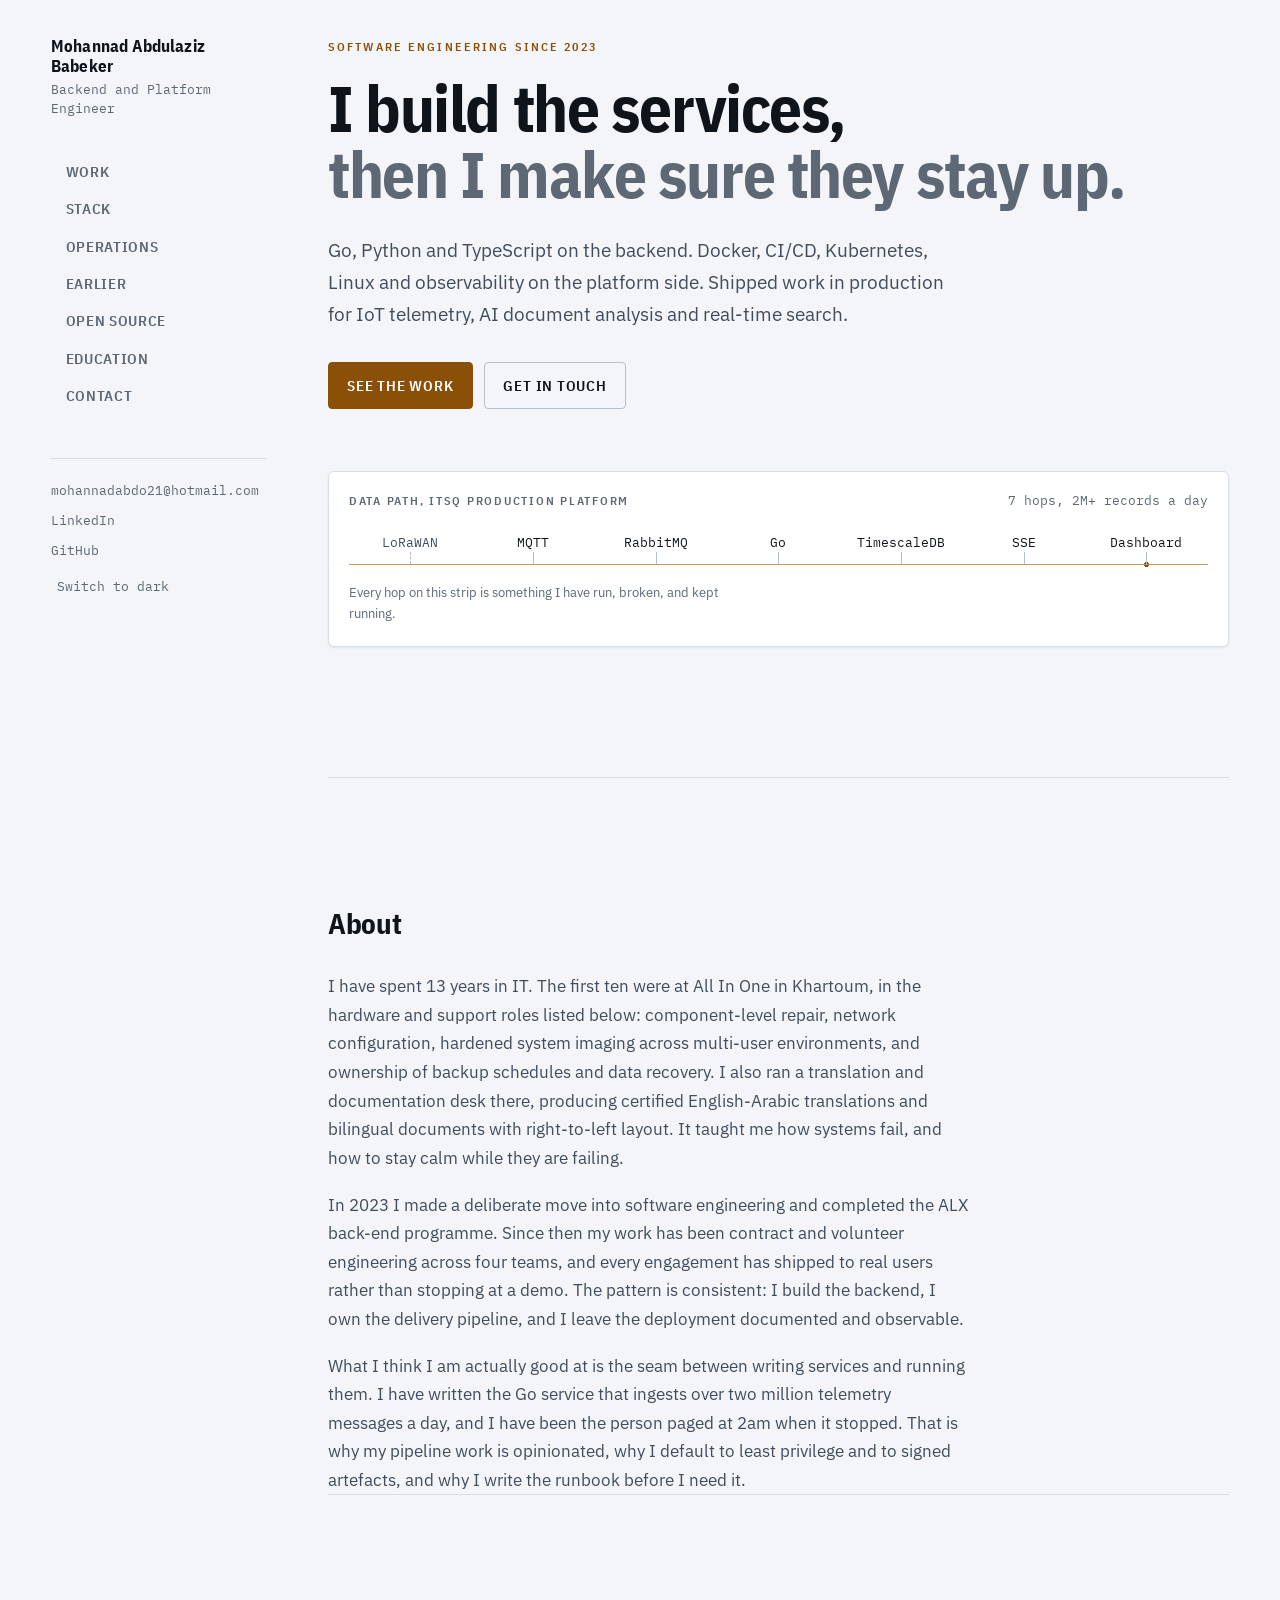
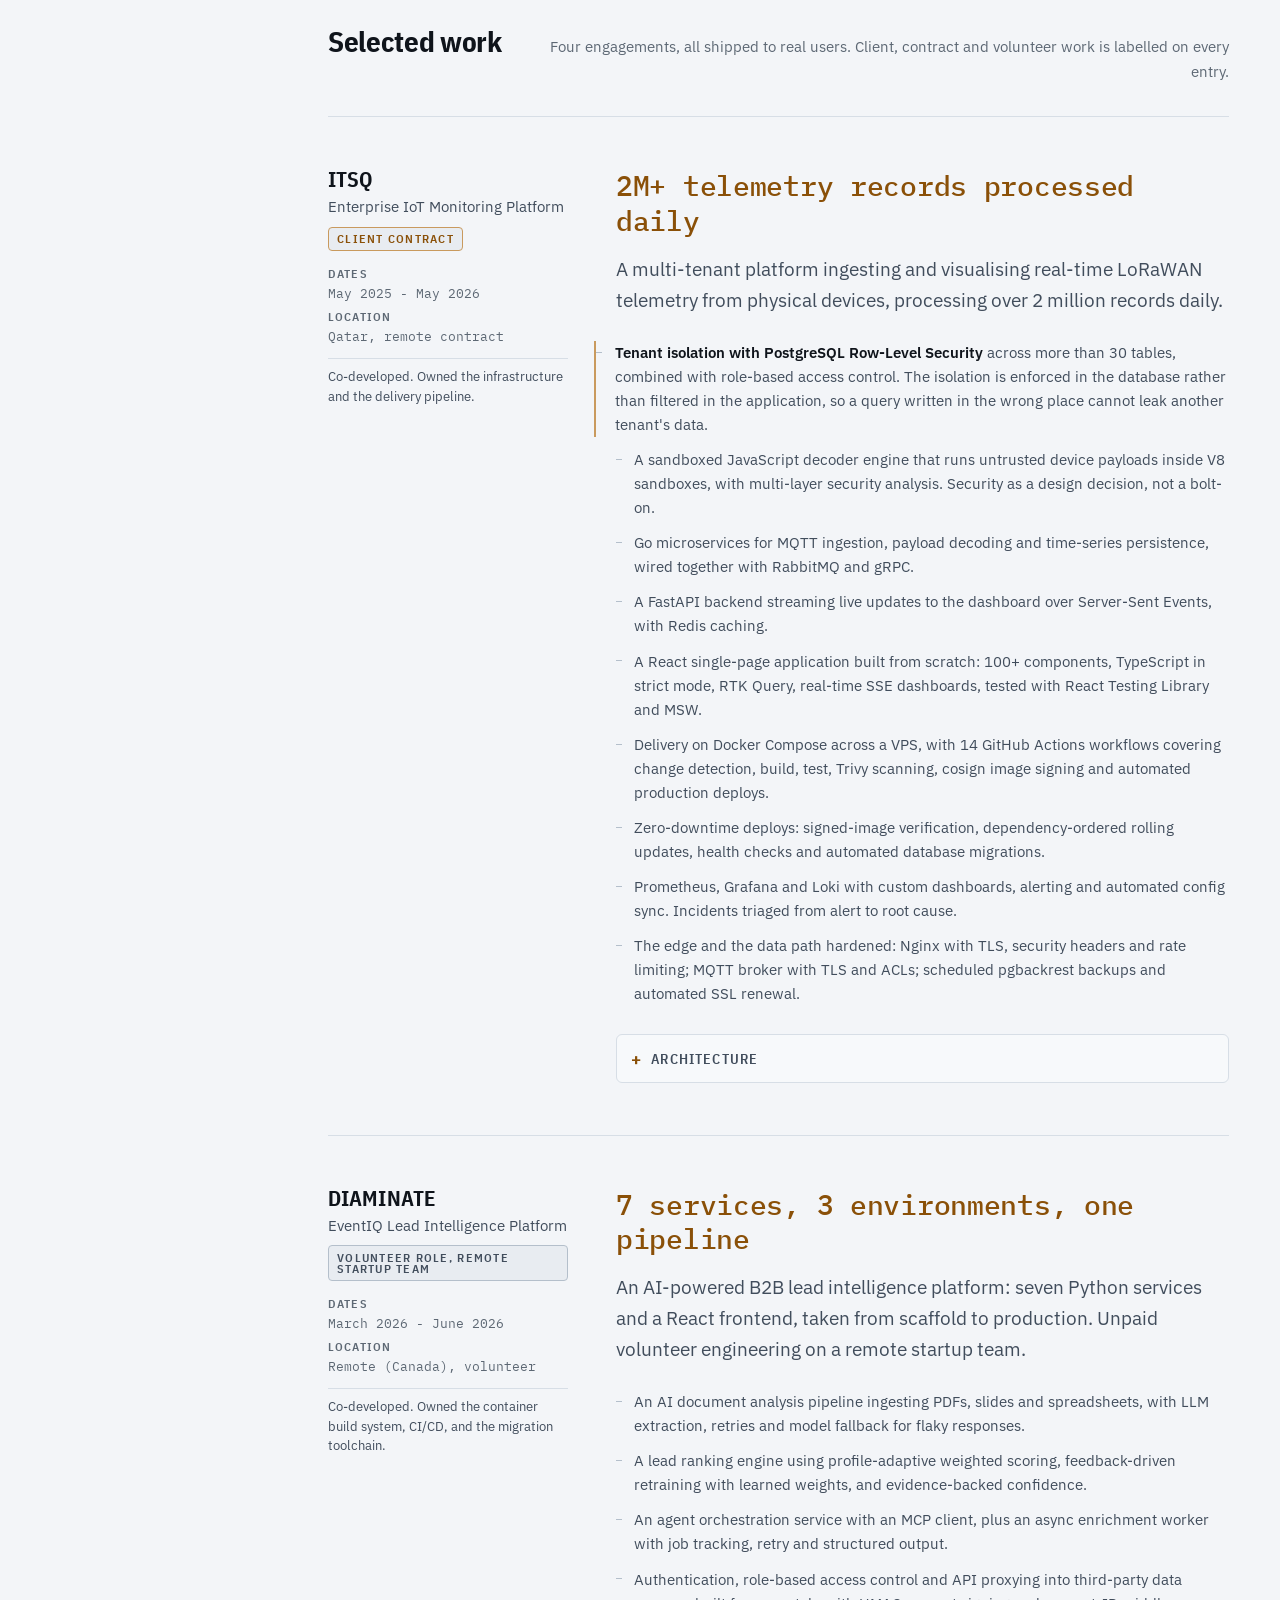
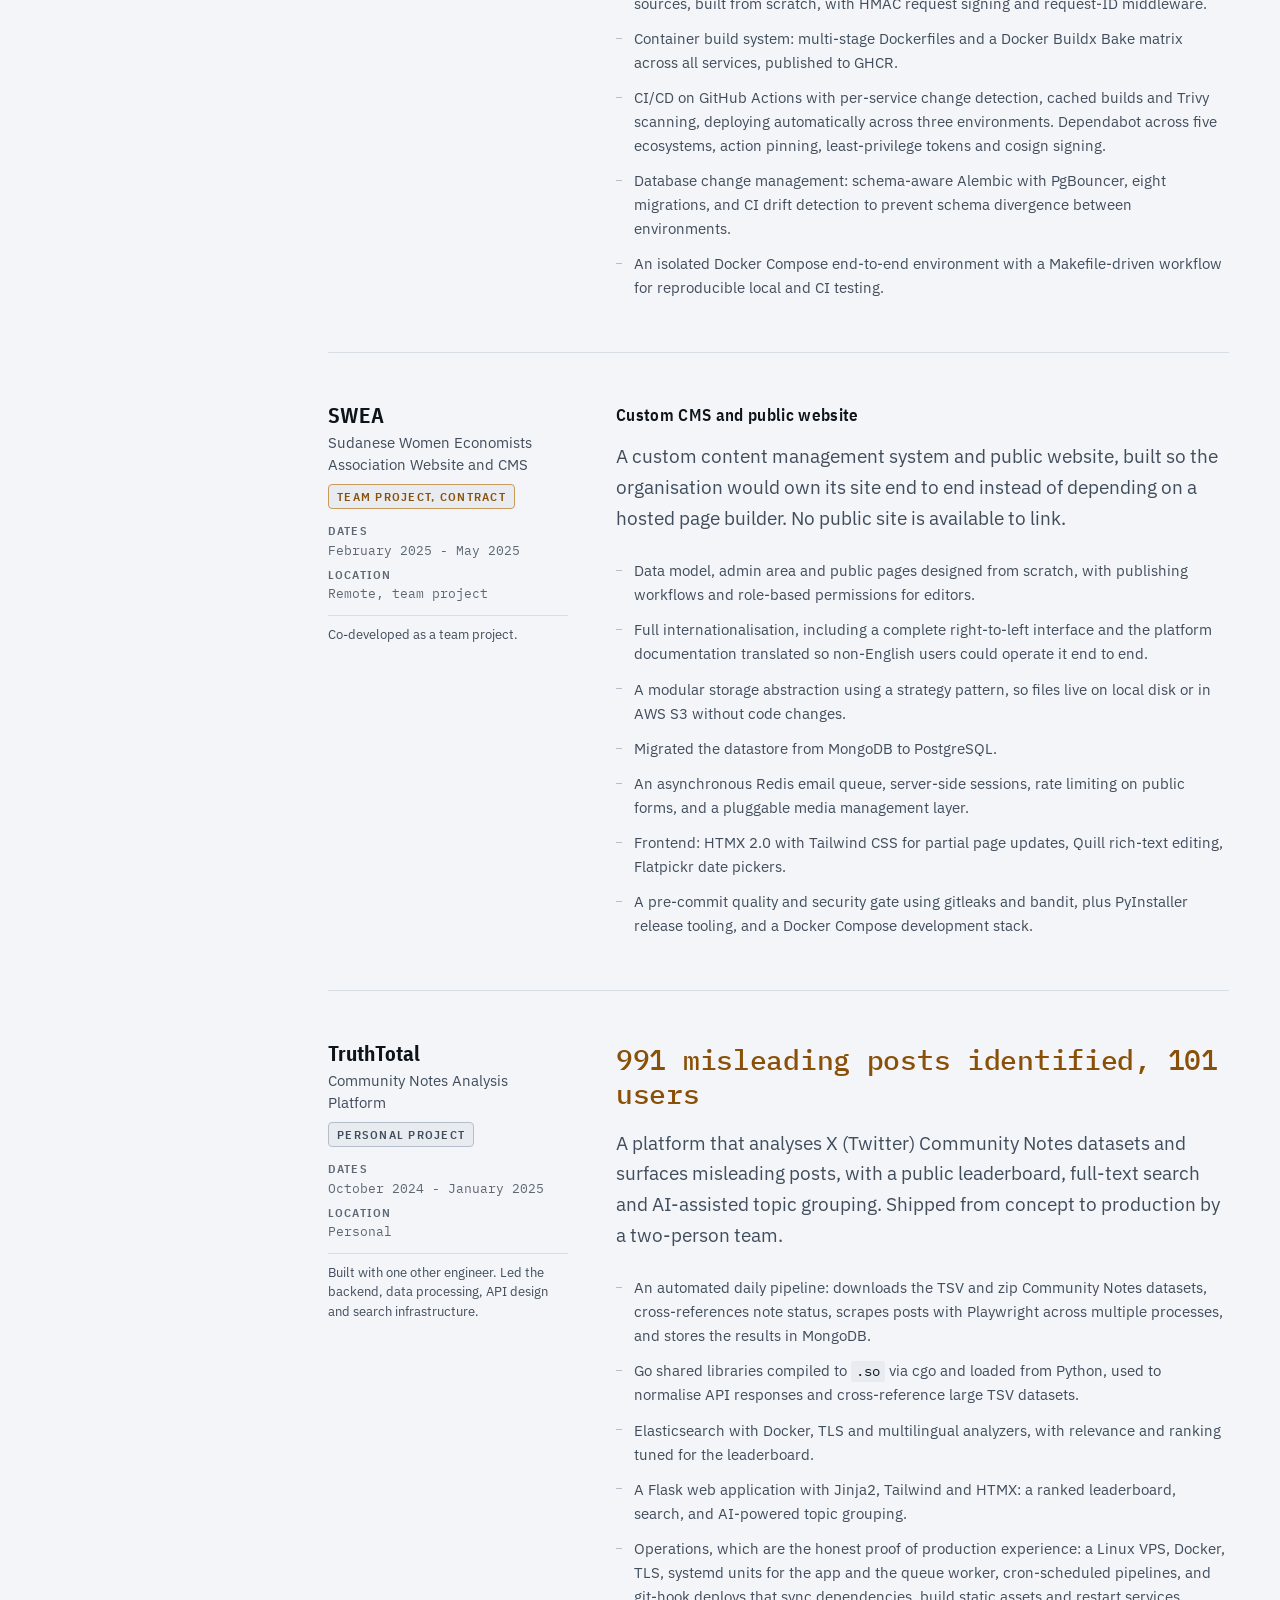
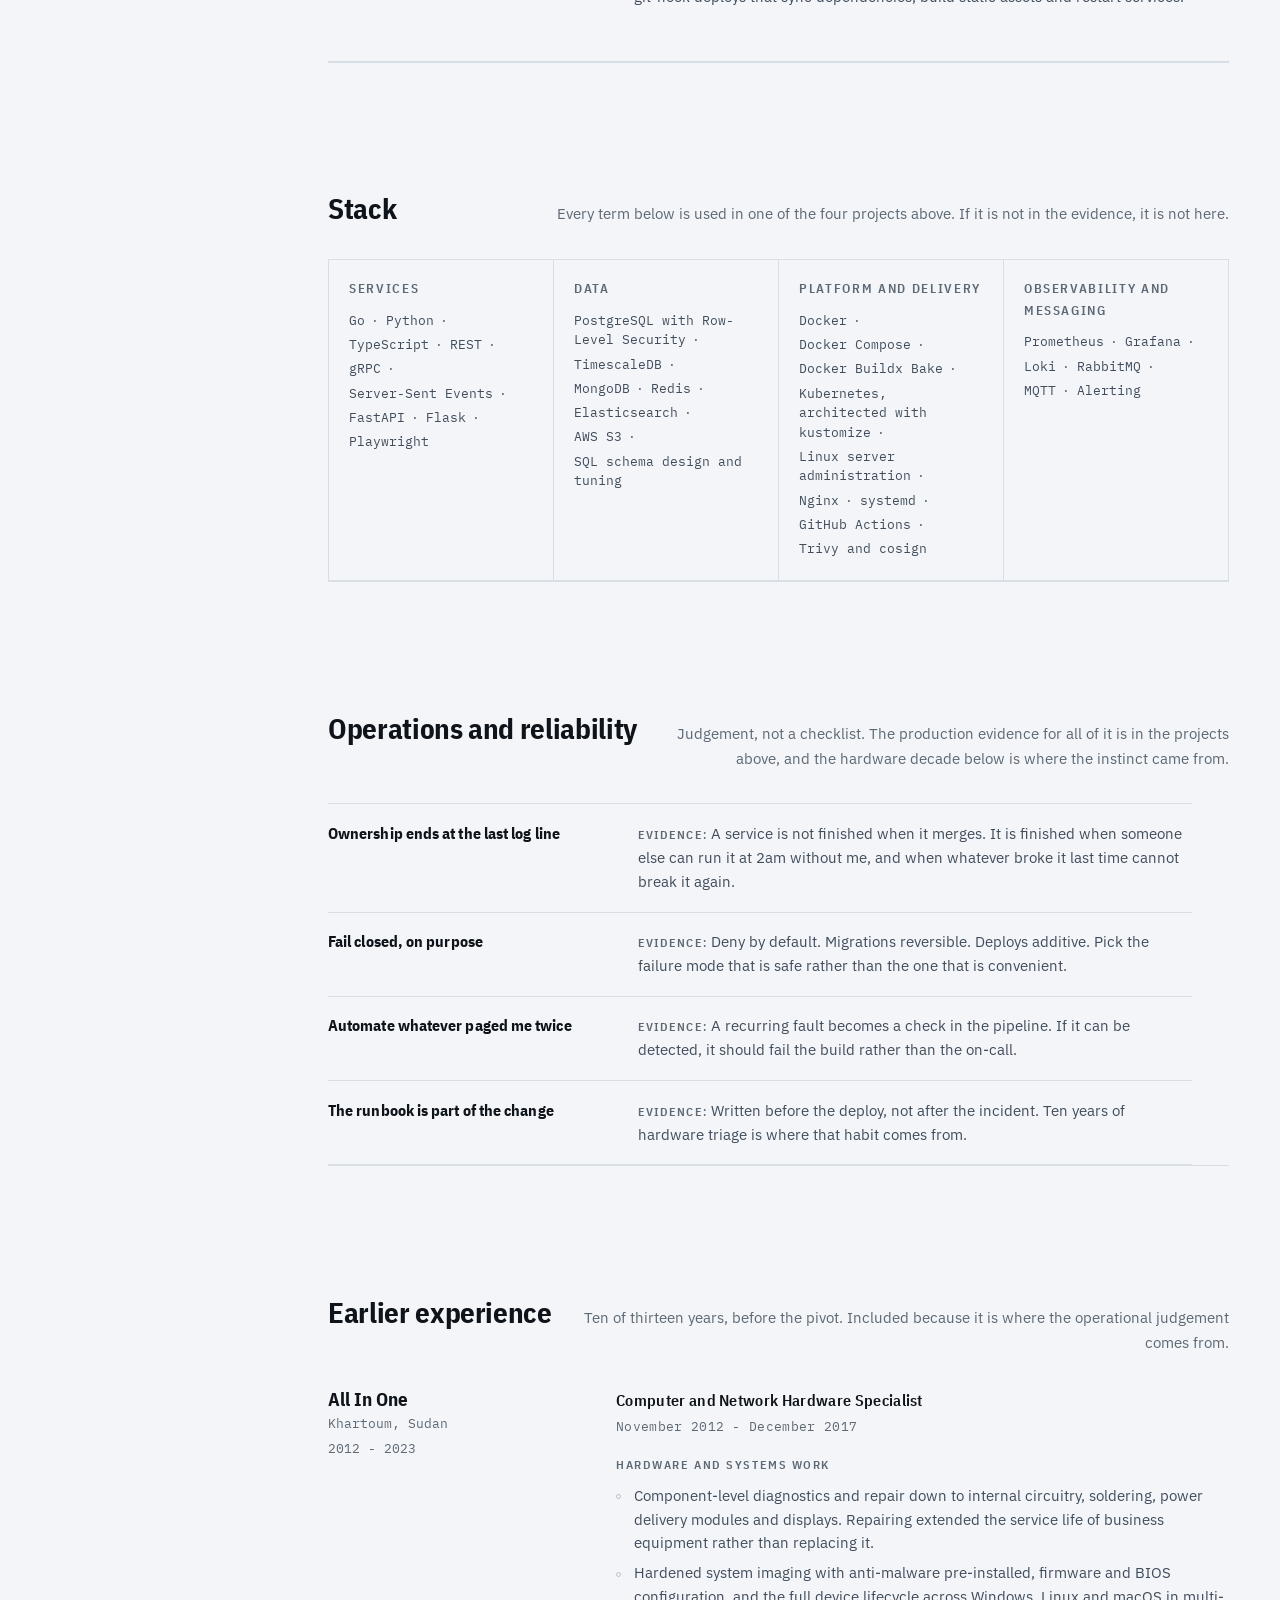
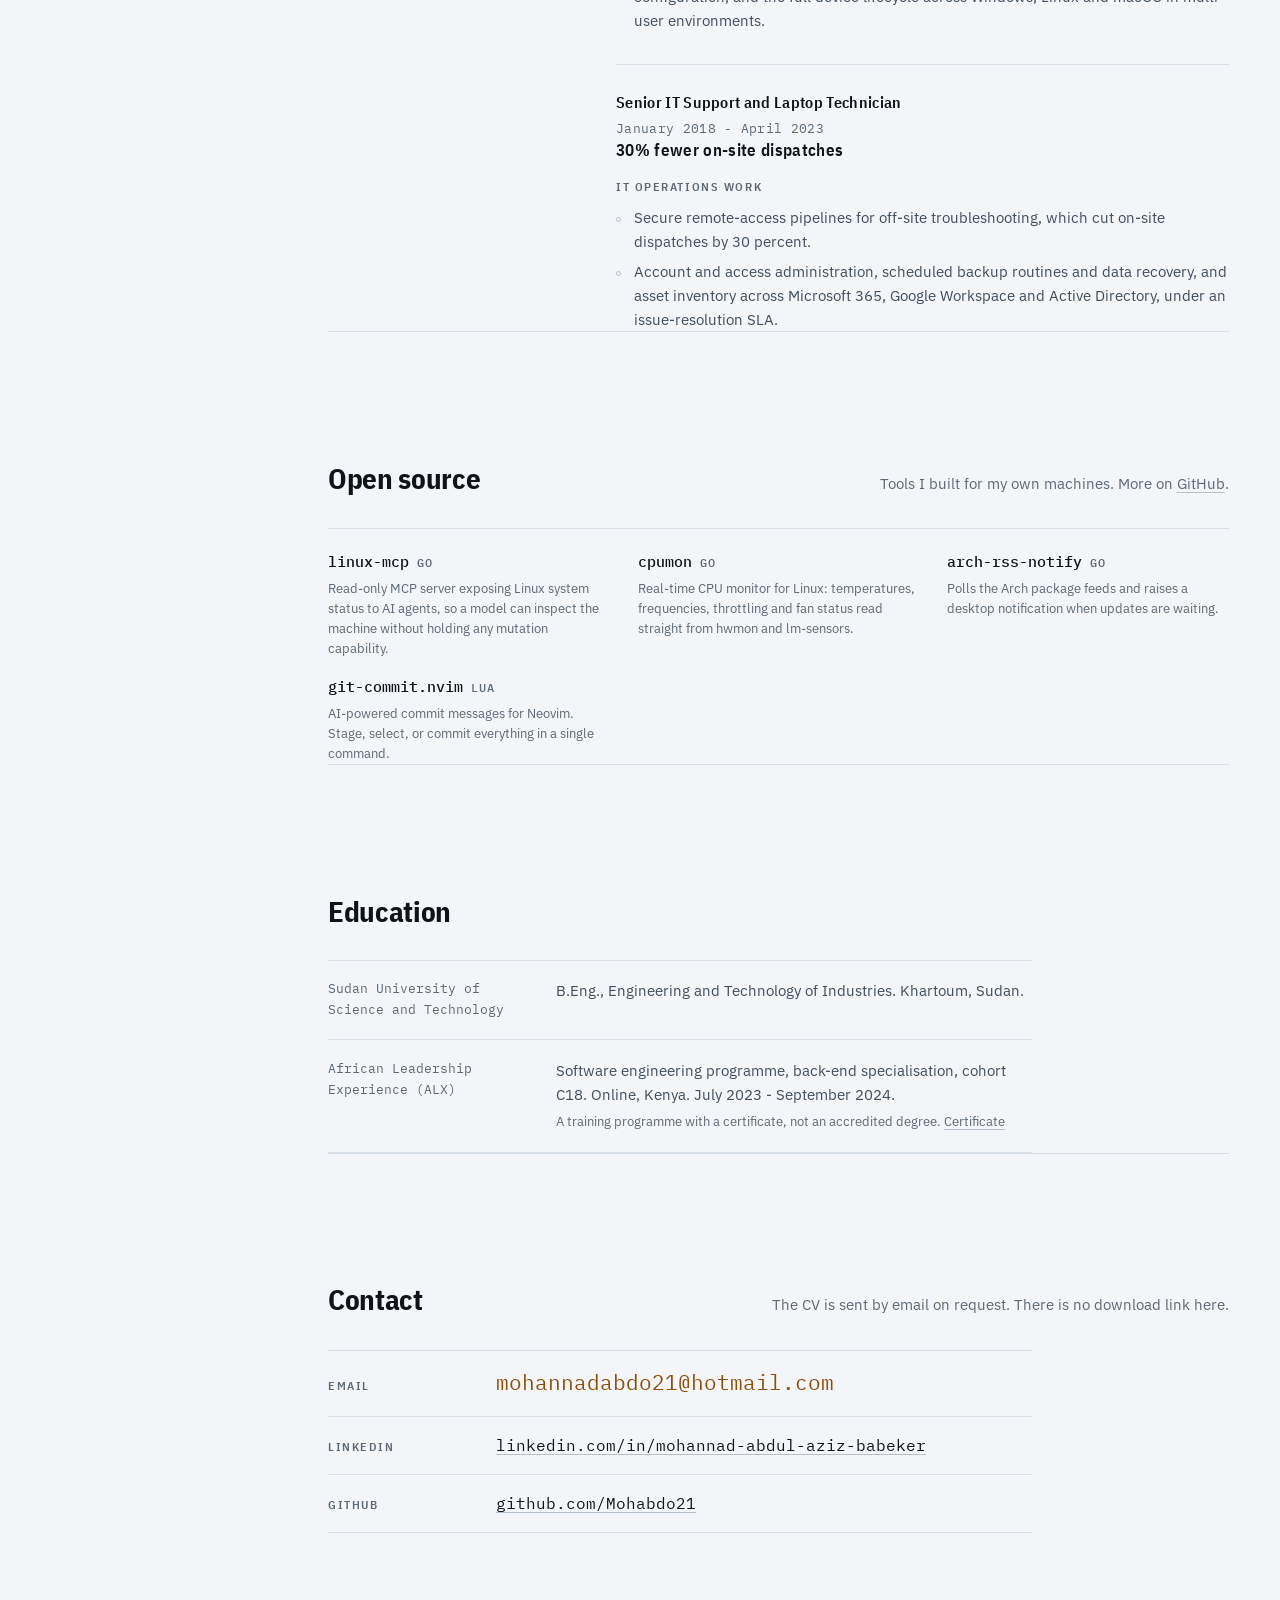
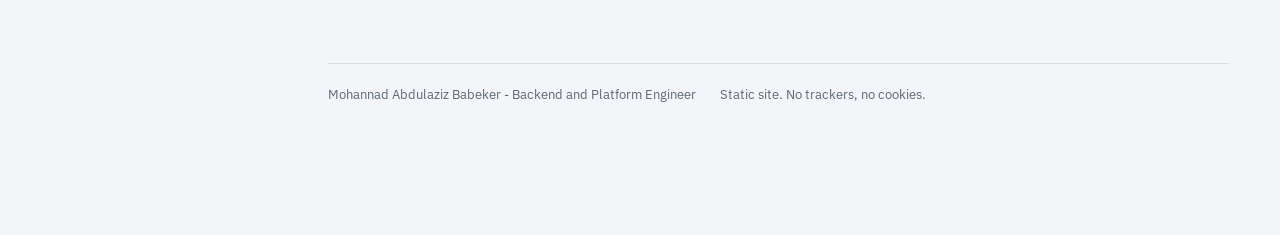
==== commit 9f787581: "feat: trim site content and rebuild the data path as an instrument - Stack 104 terms in 10 groups do" ====
--- a/index.html
+++ b/index.html
@@ -1,936 +1,1107 @@
-<!DOCTYPE html>
+<!doctype html>
 <html lang="en">
-<head>
-<meta charset="utf-8">
-<meta name="viewport" content="width=device-width, initial-scale=1">
-
-<title>Mohannad Abdulaziz Babeker - Backend and Platform Engineer</title>
-<meta name="description" content="Backend and platform engineer, 13 years in IT. Go, Python and TypeScript services in production, and the pipelines and observability that keep them up.">
-<meta name="author" content="Mohannad Abdulaziz Babeker">
-<meta name="theme-color" content="#0e1116" media="(prefers-color-scheme: dark)">
-<meta name="theme-color" content="#f3f5f8" media="(prefers-color-scheme: light)">
-<meta name="color-scheme" content="dark light">
-
-<meta property="og:type" content="profile">
-<meta property="og:title" content="Mohannad Abdulaziz Babeker - Backend and Platform Engineer">
-<meta property="og:description" content="Go, Python and TypeScript services in production, and the containers, pipelines and observability that run them.">
-<meta property="og:url" content="https://mohabdo21.github.io/">
-
-<link rel="canonical" href="https://mohabdo21.github.io/">
-<link rel="icon" href="favicon.svg" type="image/svg+xml">
-<link rel="preload" href="fonts/plexsans-latin.woff2" as="font" type="font/woff2" crossorigin>
-<link rel="preload" href="fonts/plexsanscondensed-700.woff2" as="font" type="font/woff2" crossorigin>
-<link rel="stylesheet" href="style.css">
-
-<script type="application/ld+json">
-{
-  "@context": "https://schema.org",
-  "@type": "Person",
-  "name": "Mohannad Abdulaziz Babeker",
-  "jobTitle": "Backend and Platform Engineer",
-  "email": "mailto:mohannadabdo21@hotmail.com",
-  "telephone": "+971 56 255 3628",
-  "url": "https://mohabdo21.github.io/",
-  "sameAs": [
-    "https://www.linkedin.com/in/mohannad-abdul-aziz-babeker",
-    "https://github.com/Mohabdo21"
-  ]
-}
-</script>
-
-<script>
-  // Resolve the theme before first paint so there is no flash of the wrong palette.
-  (function () {
-    var stored;
-    try { stored = localStorage.getItem("theme"); } catch (e) { /* private mode */ }
-    var theme = stored || (matchMedia("(prefers-color-scheme: light)").matches ? "light" : "dark");
-    document.documentElement.dataset.theme = theme;
-  })();
-</script>
-</head>
-
-<body>
-<a class="skip-link" href="#main">Skip to content</a>
-
-<!-- Mobile bar ------------------------------------------------------------- -->
-<div class="bar">
-  <div class="bar__inner">
-    <a class="bar__mark" href="#top">Mohannad Babeker</a>
-    <button class="bar__toggle" id="nav-toggle" type="button" aria-expanded="false" aria-controls="nav-panel">
-      Sections
-    </button>
-  </div>
-  <div class="bar__panel" id="nav-panel">
-    <div class="shell">
-      <nav class="rail__nav" aria-label="Sections">
-        <a class="rail__link" href="#work">Work</a>
-        <a class="rail__link" href="#stack">Stack</a>
-        <a class="rail__link" href="#operations">Operations</a>
-        <a class="rail__link" href="#earlier">Earlier</a>
-        <a class="rail__link" href="#source">Open source</a>
-        <a class="rail__link" href="#education">Education</a>
-        <a class="rail__link" href="#contact">Contact</a>
-      </nav>
-      <div class="bar__contact">
-        <a href="mailto:mohannadabdo21@hotmail.com">mohannadabdo21@hotmail.com</a>
-        <a href="tel:+971562553628">+971 56 255 3628</a>
-        <a href="https://github.com/Mohabdo21">github.com/Mohabdo21</a>
-        <button class="theme-btn" type="button" data-theme-toggle>Switch to light</button>
+  <head>
+    <meta charset="utf-8" />
+    <meta name="viewport" content="width=device-width, initial-scale=1" />
+
+    <title>Mohannad Abdulaziz Babeker - Backend and Platform Engineer</title>
+    <meta
+      name="description"
+      content="Backend and platform engineer, 13 years in IT. Go, Python and TypeScript services in production, and the pipelines and observability that keep them up."
+    />
+    <meta name="author" content="Mohannad Abdulaziz Babeker" />
+    <meta
+      name="theme-color"
+      content="#0e1116"
+      media="(prefers-color-scheme: dark)"
+    />
+    <meta
+      name="theme-color"
+      content="#f3f5f8"
+      media="(prefers-color-scheme: light)"
+    />
+    <meta name="color-scheme" content="dark light" />
+
+    <meta property="og:type" content="profile" />
+    <meta
+      property="og:title"
+      content="Mohannad Abdulaziz Babeker - Backend and Platform Engineer"
+    />
+    <meta
+      property="og:description"
+      content="Go, Python and TypeScript services in production, and the containers, pipelines and observability that run them."
+    />
+    <meta property="og:url" content="https://mohabdo21.github.io/" />
+    <meta property="og:image" content="https://mohabdo21.github.io/og.png" />
+    <meta property="og:image:width" content="1200" />
+    <meta property="og:image:height" content="630" />
+    <meta
+      property="og:image:alt"
+      content="Mohannad Abdulaziz Babeker, backend and platform engineer, above a trace of the ITSQ data path from LoRaWAN through Go and TimescaleDB to a live dashboard."
+    />
+    <meta name="twitter:card" content="summary_large_image" />
+
+    <link rel="canonical" href="https://mohabdo21.github.io/" />
+    <link rel="icon" href="favicon.svg" type="image/svg+xml" />
+    <link
+      rel="preload"
+      href="fonts/plexsans-latin.woff2"
+      as="font"
+      type="font/woff2"
+      crossorigin
+    />
+    <link
+      rel="preload"
+      href="fonts/plexsanscondensed-700.woff2"
+      as="font"
+      type="font/woff2"
+      crossorigin
+    />
+    <link rel="stylesheet" href="style.css" />
+
+    <script type="application/ld+json">
+      {
+        "@context": "https://schema.org",
+        "@type": "Person",
+        "name": "Mohannad Abdulaziz Babeker",
+        "jobTitle": "Backend and Platform Engineer",
+        "email": "mailto:mohannadabdo21@hotmail.com",
+        "url": "https://mohabdo21.github.io/",
+        "sameAs": [
+          "https://www.linkedin.com/in/mohannad-abdul-aziz-babeker",
+          "https://github.com/Mohabdo21"
+        ]
+      }
+    </script>
+
+    <script>
+      // Resolve the theme before first paint so there is no flash of the wrong palette.
+      (function () {
+        var stored;
+        try {
+          stored = localStorage.getItem("theme");
+        } catch (e) {
+          /* private mode */
+        }
+        var theme =
+          stored ||
+          (matchMedia("(prefers-color-scheme: light)").matches
+            ? "light"
+            : "dark");
+        document.documentElement.dataset.theme = theme;
+      })();
+    </script>
+  </head>
+
+  <body>
+    <a class="skip-link" href="#main">Skip to content</a>
+
+    <!-- Mobile bar ------------------------------------------------------------- -->
+    <div class="bar">
+      <div class="bar__inner">
+        <a class="bar__mark" href="#top">Mohannad Babeker</a>
+        <button
+          class="bar__toggle"
+          id="nav-toggle"
+          type="button"
+          aria-expanded="false"
+          aria-controls="nav-panel"
+        >
+          Sections
+        </button>
+      </div>
+      <div class="bar__panel" id="nav-panel">
+        <div class="shell">
+          <nav class="rail__nav" aria-label="Sections">
+            <a class="rail__link" href="#work">Work</a>
+            <a class="rail__link" href="#stack">Stack</a>
+            <a class="rail__link" href="#operations">Operations</a>
+            <a class="rail__link" href="#earlier">Earlier</a>
+            <a class="rail__link" href="#source">Open source</a>
+            <a class="rail__link" href="#education">Education</a>
+            <a class="rail__link" href="#contact">Contact</a>
+          </nav>
+          <div class="bar__contact">
+            <a href="mailto:mohannadabdo21@hotmail.com"
+              >mohannadabdo21@hotmail.com</a
+            >
+            <a href="https://github.com/Mohabdo21">github.com/Mohabdo21</a>
+            <button class="theme-btn" type="button" data-theme-toggle>
+              Switch to light
+            </button>
+          </div>
+        </div>
       </div>
     </div>
-  </div>
-</div>
-
-<div class="shell">
-
-  <!-- Rail ----------------------------------------------------------------- -->
-  <aside class="rail">
-    <div>
-      <a class="rail__mark" href="#top">Mohannad Abdulaziz Babeker</a>
-      <span class="rail__role">Backend and Platform Engineer</span>
+
+    <div class="shell">
+      <!-- Rail ----------------------------------------------------------------- -->
+      <aside class="rail">
+        <div>
+          <a class="rail__mark" href="#top">Mohannad Abdulaziz Babeker</a>
+          <span class="rail__role">Backend and Platform Engineer</span>
+        </div>
+
+        <nav class="rail__nav" aria-label="Sections">
+          <a class="rail__link" href="#work">Work</a>
+          <a class="rail__link" href="#stack">Stack</a>
+          <a class="rail__link" href="#operations">Operations</a>
+          <a class="rail__link" href="#earlier">Earlier</a>
+          <a class="rail__link" href="#source">Open source</a>
+          <a class="rail__link" href="#education">Education</a>
+          <a class="rail__link" href="#contact">Contact</a>
+        </nav>
+
+        <div class="rail__foot">
+          <a href="mailto:mohannadabdo21@hotmail.com"
+            >mohannadabdo21@hotmail.com</a
+          >
+          <a href="https://www.linkedin.com/in/mohannad-abdul-aziz-babeker"
+            >LinkedIn</a
+          >
+          <a href="https://github.com/Mohabdo21">GitHub</a>
+          <button class="theme-btn" type="button" data-theme-toggle>
+            Switch to light
+          </button>
+        </div>
+      </aside>
+
+      <main class="main" id="main">
+        <!-- Hero -------------------------------------------------------------- -->
+        <section class="hero" id="top">
+          <p class="hero__eyebrow">Software engineering since 2023</p>
+          <h1 class="hero__title">
+            I build the services,<span>then I make sure they stay up.</span>
+          </h1>
+          <p class="hero__sub">
+            Go, Python and TypeScript on the backend. Docker, CI/CD, Kubernetes,
+            Linux and observability on the platform side. Shipped work in
+            production for IoT telemetry, AI document analysis and real-time
+            search.
+          </p>
+          <p class="hero__actions">
+            <a class="btn" href="#work">See the work</a>
+            <a class="btn btn--ghost" href="#contact">Get in touch</a>
+          </p>
+
+          <figure class="pipe">
+            <figcaption class="pipe__cap">
+              <span>Data path, ITSQ production platform</span>
+              <span class="pipe__stat">7 hops, 2M+ records a day</span>
+            </figcaption>
+            <ol class="pipe__path" style="--n: 7">
+              <li class="pipe__node pipe__node--edge" style="--i: 0">
+                LoRaWAN
+              </li>
+              <li class="pipe__node" style="--i: 1">MQTT</li>
+              <li class="pipe__node" style="--i: 2">RabbitMQ</li>
+              <li class="pipe__node" style="--i: 3">Go</li>
+              <li class="pipe__node" style="--i: 4">TimescaleDB</li>
+              <li class="pipe__node" style="--i: 5">SSE</li>
+              <li class="pipe__node" style="--i: 6">Dashboard</li>
+            </ol>
+            <p class="pipe__foot">
+              Every hop on this strip is something I have run, broken, and kept
+              running.
+            </p>
+          </figure>
+        </section>
+
+        <!-- About ------------------------------------------------------------- -->
+        <section class="band" id="about" aria-labelledby="about-title">
+          <div class="band__head">
+            <h2 class="band__title" id="about-title">About</h2>
+          </div>
+          <div class="band__body prose">
+            <p>
+              I have spent 13 years in IT. The first ten were at All In One in
+              Khartoum, in the hardware and support roles listed below:
+              component-level repair, network configuration, hardened system
+              imaging across multi-user environments, and ownership of backup
+              schedules and data recovery. I also ran a translation and
+              documentation desk there, producing certified English-Arabic
+              translations and bilingual documents with right-to-left layout. It
+              taught me how systems fail, and how to stay calm while they are
+              failing.
+            </p>
+            <p>
+              In 2023 I made a deliberate move into software engineering and
+              completed the ALX back-end programme. Since then my work has been
+              contract and volunteer engineering across four teams, and every
+              engagement has shipped to real users rather than stopping at a
+              demo. The pattern is consistent: I build the backend, I own the
+              delivery pipeline, and I leave the deployment documented and
+              observable.
+            </p>
+            <p>
+              What I think I am actually good at is the seam between writing
+              services and running them. I have written the Go service that
+              ingests over two million telemetry messages a day, and I have been
+              the person paged at 2am when it stopped. That is why my pipeline
+              work is opinionated, why I default to least privilege and to
+              signed artefacts, and why I write the runbook before I need it.
+            </p>
+          </div>
+        </section>
+
+        <!-- Selected work ----------------------------------------------------- -->
+        <section class="band" id="work" aria-labelledby="work-title">
+          <div class="band__head">
+            <h2 class="band__title" id="work-title">Selected work</h2>
+            <p class="band__note">
+              Four engagements, all shipped to real users. Client, contract and
+              volunteer work is labelled on every entry.
+            </p>
+          </div>
+
+          <div class="work">
+            <!-- ITSQ -->
+            <article class="entry">
+              <div class="entry__meta">
+                <h3 class="entry__client">
+                  <a href="https://app.iot-shabaka.com" rel="noopener">ITSQ</a>
+                </h3>
+                <p class="entry__product">Enterprise IoT Monitoring Platform</p>
+                <p class="entry__type">Client contract</p>
+                <dl class="entry__meta-list">
+                  <div>
+                    <dt>Dates</dt>
+                    <dd>May 2025 - May 2026</dd>
+                  </div>
+                  <div>
+                    <dt>Location</dt>
+                    <dd>Qatar, remote contract</dd>
+                  </div>
+                </dl>
+                <p class="entry__engagement">
+                  Co-developed. Owned the infrastructure and the delivery
+                  pipeline.
+                </p>
+              </div>
+
+              <div class="entry__body">
+                <p class="metric">2M+ telemetry records processed daily</p>
+                <p class="entry__what">
+                  A multi-tenant platform ingesting and visualising real-time
+                  LoRaWAN telemetry from physical devices, processing over 2
+                  million records daily.
+                </p>
+                <ul class="points">
+                  <li class="point--feature">
+                    <strong
+                      >Tenant isolation with PostgreSQL Row-Level
+                      Security</strong
+                    >
+                    across more than 30 tables, combined with role-based access
+                    control. The isolation is enforced in the database rather
+                    than filtered in the application, so a query written in the
+                    wrong place cannot leak another tenant's data.
+                  </li>
+                  <li>
+                    A sandboxed JavaScript decoder engine that runs untrusted
+                    device payloads inside V8 sandboxes, with multi-layer
+                    security analysis. Security as a design decision, not a
+                    bolt-on.
+                  </li>
+                  <li>
+                    Go microservices for MQTT ingestion, payload decoding and
+                    time-series persistence, wired together with RabbitMQ and
+                    gRPC.
+                  </li>
+                  <li>
+                    A FastAPI backend streaming live updates to the dashboard
+                    over Server-Sent Events, with Redis caching.
+                  </li>
+                  <li>
+                    A React single-page application built from scratch: 100+
+                    components, TypeScript in strict mode, RTK Query, real-time
+                    SSE dashboards, tested with React Testing Library and MSW.
+                  </li>
+                  <li>
+                    Delivery on Docker Compose across a VPS, with 14 GitHub
+                    Actions workflows covering change detection, build, test,
+                    Trivy scanning, cosign image signing and automated
+                    production deploys.
+                  </li>
+                  <li>
+                    Zero-downtime deploys: signed-image verification,
+                    dependency-ordered rolling updates, health checks and
+                    automated database migrations.
+                  </li>
+                  <li>
+                    Prometheus, Grafana and Loki with custom dashboards,
+                    alerting and automated config sync. Incidents triaged from
+                    alert to root cause.
+                  </li>
+                  <li>
+                    The edge and the data path hardened: Nginx with TLS,
+                    security headers and rate limiting; MQTT broker with TLS and
+                    ACLs; scheduled pgbackrest backups and automated SSL
+                    renewal.
+                  </li>
+                </ul>
+
+                <details class="arch">
+                  <summary>Architecture</summary>
+                  <div class="arch__body">
+                    <div
+                      class="arch__scroll"
+                      tabindex="0"
+                      role="group"
+                      aria-label="Architecture diagram, scrollable"
+                    >
+                      <svg
+                        viewBox="0 0 900 400"
+                        role="img"
+                        aria-labelledby="arch-t arch-d"
+                        xmlns="http://www.w3.org/2000/svg"
+                      >
+                        <title id="arch-t">
+                          ITSQ ingestion and delivery path
+                        </title>
+                        <desc id="arch-d">
+                          LoRaWAN devices publish over MQTT with TLS into a
+                          broker restricted by access control lists. The broker
+                          feeds RabbitMQ, which fans out to the Go ingest
+                          service and to the Go persistence service. Between
+                          them sits a V8 decoder sandbox that executes untrusted
+                          device payloads. The persistence service writes
+                          time-series data to TimescaleDB, where PostgreSQL
+                          row-level security across more than 30 tables isolates
+                          tenants. A FastAPI backend with Redis caching reads
+                          from the database and streams server-sent events to a
+                          React dashboard. The runtime was Docker Compose on a
+                          VPS.
+                        </desc>
+
+                        <!-- flow -->
+                        <path
+                          class="dia-link dia-link--edge"
+                          d="M118 56 H168"
+                        />
+                        <path class="dia-link" d="M318 56 H368" />
+                        <path class="dia-link" d="M443 82 V112 H114 V150" />
+                        <path class="dia-link" d="M443 112 H628 V150" />
+                        <path
+                          class="dia-link dia-link--accent"
+                          d="M214 180 H264"
+                        />
+                        <path
+                          class="dia-link dia-link--accent"
+                          d="M478 180 H528"
+                        />
+                        <path class="dia-link" d="M628 210 V256 H181 V300" />
+                        <path class="dia-link" d="M348 330 H428" />
+                        <path
+                          class="dia-link dia-link--accent"
+                          d="M600 330 H650"
+                        />
+
+                        <text class="dia-sub" x="604" y="292">SSE</text>
+
+                        <!-- edge and ingress -->
+                        <rect
+                          class="dia-box dia-box--edge"
+                          x="14"
+                          y="30"
+                          width="104"
+                          height="52"
+                          rx="4"
+                        />
+                        <text class="dia-label" x="30" y="52">LoRaWAN</text>
+                        <text class="dia-sub" x="30" y="70">field devices</text>
+
+                        <rect
+                          class="dia-box"
+                          x="168"
+                          y="30"
+                          width="150"
+                          height="52"
+                          rx="4"
+                        />
+                        <text class="dia-label" x="184" y="52">
+                          MQTT broker
+                        </text>
+                        <text class="dia-sub" x="184" y="70">TLS, ACLs</text>
+
+                        <rect
+                          class="dia-box"
+                          x="368"
+                          y="30"
+                          width="150"
+                          height="52"
+                          rx="4"
+                        />
+                        <text class="dia-label" x="384" y="52">RabbitMQ</text>
+                        <text class="dia-sub" x="384" y="70">
+                          durable queues
+                        </text>
+
+                        <!-- Go services -->
+                        <rect
+                          class="dia-box"
+                          x="14"
+                          y="150"
+                          width="200"
+                          height="60"
+                          rx="4"
+                        />
+                        <text class="dia-label" x="32" y="174">Go ingest</text>
+                        <text class="dia-sub" x="32" y="193">
+                          payload decode, gRPC
+                        </text>
+
+                        <rect
+                          class="dia-box dia-box--accent"
+                          x="264"
+                          y="150"
+                          width="214"
+                          height="60"
+                          rx="4"
+                        />
+                        <text class="dia-label" x="282" y="174">
+                          V8 decoder sandbox
+                        </text>
+                        <text class="dia-sub" x="282" y="193">
+                          untrusted payloads, sandboxed
+                        </text>
+
+                        <rect
+                          class="dia-box"
+                          x="528"
+                          y="150"
+                          width="200"
+                          height="60"
+                          rx="4"
+                        />
+                        <text class="dia-label" x="546" y="174">
+                          Go persistence
+                        </text>
+                        <text class="dia-sub" x="546" y="193">
+                          time-series write path
+                        </text>
+
+                        <!-- store, api, client -->
+                        <rect
+                          class="dia-box"
+                          x="14"
+                          y="300"
+                          width="334"
+                          height="60"
+                          rx="4"
+                        />
+                        <text class="dia-label" x="32" y="322">
+                          TimescaleDB / PostgreSQL
+                        </text>
+                        <text class="dia-sub" x="32" y="341">
+                          row-level security, 30+ tables
+                        </text>
+                        <text class="dia-sub" x="32" y="354">
+                          tenant isolation, RBAC
+                        </text>
+
+                        <rect
+                          class="dia-box"
+                          x="428"
+                          y="300"
+                          width="172"
+                          height="60"
+                          rx="4"
+                        />
+                        <text class="dia-label" x="446" y="322">FastAPI</text>
+                        <text class="dia-sub" x="446" y="341">Redis cache</text>
+                        <text class="dia-sub" x="446" y="354">
+                          migrations, health checks
+                        </text>
+
+                        <rect
+                          class="dia-box dia-box--accent"
+                          x="650"
+                          y="300"
+                          width="236"
+                          height="60"
+                          rx="4"
+                        />
+                        <text class="dia-label" x="668" y="322">
+                          React dashboard
+                        </text>
+                        <text class="dia-sub" x="668" y="341">
+                          100+ components, RTK Query
+                        </text>
+                        <text class="dia-sub" x="668" y="354">
+                          TypeScript strict mode
+                        </text>
+                      </svg>
+                    </div>
+                    <p class="arch__alt">
+                      <strong>Read as:</strong> devices publish over MQTT with
+                      TLS into a broker restricted by ACLs. RabbitMQ fans out to
+                      Go services for ingestion, payload decoding and
+                      time-series writes. Untrusted device payloads are executed
+                      inside a V8 sandbox rather than trusted. TimescaleDB
+                      enforces tenant isolation in the database with row-level
+                      security across more than 30 tables. A FastAPI backend
+                      with Redis caching streams server-sent events to a React
+                      dashboard, while Prometheus, Grafana and Loki observe the
+                      whole path. The runtime was Docker Compose on a VPS; a
+                      Kubernetes deployment with kustomize, HPA, NetworkPolicies
+                      and RBAC was architected and configured alongside it, but
+                      it was not the system serving production traffic.
+                    </p>
+                  </div>
+                </details>
+              </div>
+            </article>
+
+            <!-- DIAMINATE -->
+            <article class="entry">
+              <div class="entry__meta">
+                <h3 class="entry__client">
+                  <a href="https://iq.diaminate.com" rel="noopener"
+                    >DIAMINATE</a
+                  >
+                </h3>
+                <p class="entry__product">EventIQ Lead Intelligence Platform</p>
+                <p class="entry__type entry__type--plain">
+                  Volunteer role, remote startup team
+                </p>
+                <dl class="entry__meta-list">
+                  <div>
+                    <dt>Dates</dt>
+                    <dd>March 2026 - June 2026</dd>
+                  </div>
+                  <div>
+                    <dt>Location</dt>
+                    <dd>Remote (Canada), volunteer</dd>
+                  </div>
+                </dl>
+                <p class="entry__engagement">
+                  Co-developed. Owned the container build system, CI/CD, and the
+                  migration toolchain.
+                </p>
+              </div>
+
+              <div class="entry__body">
+                <p class="metric">7 services, 3 environments, one pipeline</p>
+                <p class="entry__what">
+                  An AI-powered B2B lead intelligence platform: seven Python
+                  services and a React frontend, taken from scaffold to
+                  production. Unpaid volunteer engineering on a remote startup
+                  team.
+                </p>
+                <ul class="points">
+                  <li>
+                    An AI document analysis pipeline ingesting PDFs, slides and
+                    spreadsheets, with LLM extraction, retries and model
+                    fallback for flaky responses.
+                  </li>
+                  <li>
+                    A lead ranking engine using profile-adaptive weighted
+                    scoring, feedback-driven retraining with learned weights,
+                    and evidence-backed confidence.
+                  </li>
+                  <li>
+                    An agent orchestration service with an MCP client, plus an
+                    async enrichment worker with job tracking, retry and
+                    structured output.
+                  </li>
+                  <li>
+                    Authentication, role-based access control and API proxying
+                    into third-party data sources, built from scratch, with HMAC
+                    request signing and request-ID middleware.
+                  </li>
+                  <li>
+                    Container build system: multi-stage Dockerfiles and a Docker
+                    Buildx Bake matrix across all services, published to GHCR.
+                  </li>
+                  <li>
+                    CI/CD on GitHub Actions with per-service change detection,
+                    cached builds and Trivy scanning, deploying automatically
+                    across three environments. Dependabot across five
+                    ecosystems, action pinning, least-privilege tokens and
+                    cosign signing.
+                  </li>
+                  <li>
+                    Database change management: schema-aware Alembic with
+                    PgBouncer, eight migrations, and CI drift detection to
+                    prevent schema divergence between environments.
+                  </li>
+                  <li>
+                    An isolated Docker Compose end-to-end environment with a
+                    Makefile-driven workflow for reproducible local and CI
+                    testing.
+                  </li>
+                </ul>
+              </div>
+            </article>
+
+            <!-- SWEA -->
+            <article class="entry">
+              <div class="entry__meta">
+                <h3 class="entry__client">SWEA</h3>
+                <p class="entry__product">
+                  Sudanese Women Economists Association Website and CMS
+                </p>
+                <p class="entry__type">Team project, contract</p>
+                <dl class="entry__meta-list">
+                  <div>
+                    <dt>Dates</dt>
+                    <dd>February 2025 - May 2025</dd>
+                  </div>
+                  <div>
+                    <dt>Location</dt>
+                    <dd>Remote, team project</dd>
+                  </div>
+                </dl>
+                <p class="entry__engagement">Co-developed as a team project.</p>
+              </div>
+
+              <div class="entry__body">
+                <p class="metric metric--plain">
+                  Custom CMS and public website
+                </p>
+                <p class="entry__what">
+                  A custom content management system and public website, built
+                  so the organisation would own its site end to end instead of
+                  depending on a hosted page builder. No public site is
+                  available to link.
+                </p>
+                <ul class="points">
+                  <li>
+                    Data model, admin area and public pages designed from
+                    scratch, with publishing workflows and role-based
+                    permissions for editors.
+                  </li>
+                  <li>
+                    Full internationalisation, including a complete
+                    right-to-left interface and the platform documentation
+                    translated so non-English users could operate it end to end.
+                  </li>
+                  <li>
+                    A modular storage abstraction using a strategy pattern, so
+                    files live on local disk or in AWS S3 without code changes.
+                  </li>
+                  <li>Migrated the datastore from MongoDB to PostgreSQL.</li>
+                  <li>
+                    An asynchronous Redis email queue, server-side sessions,
+                    rate limiting on public forms, and a pluggable media
+                    management layer.
+                  </li>
+                  <li>
+                    Frontend: HTMX 2.0 with Tailwind CSS for partial page
+                    updates, Quill rich-text editing, Flatpickr date pickers.
+                  </li>
+                  <li>
+                    A pre-commit quality and security gate using gitleaks and
+                    bandit, plus PyInstaller release tooling, and a Docker
+                    Compose development stack.
+                  </li>
+                </ul>
+              </div>
+            </article>
+
+            <!-- TruthTotal -->
+            <article class="entry">
+              <div class="entry__meta">
+                <h3 class="entry__client">
+                  <a href="https://truthtotal.com/" rel="noopener"
+                    >TruthTotal</a
+                  >
+                </h3>
+                <p class="entry__product">Community Notes Analysis Platform</p>
+                <p class="entry__type entry__type--plain">Personal project</p>
+                <dl class="entry__meta-list">
+                  <div>
+                    <dt>Dates</dt>
+                    <dd>October 2024 - January 2025</dd>
+                  </div>
+                  <div>
+                    <dt>Location</dt>
+                    <dd>Personal</dd>
+                  </div>
+                </dl>
+                <p class="entry__engagement">
+                  Built with one other engineer. Led the backend, data
+                  processing, API design and search infrastructure.
+                </p>
+              </div>
+
+              <div class="entry__body">
+                <p class="metric">991 misleading posts identified, 101 users</p>
+                <p class="entry__what">
+                  A platform that analyses X (Twitter) Community Notes datasets
+                  and surfaces misleading posts, with a public leaderboard,
+                  full-text search and AI-assisted topic grouping. Shipped from
+                  concept to production by a two-person team.
+                </p>
+                <ul class="points">
+                  <li>
+                    An automated daily pipeline: downloads the TSV and zip
+                    Community Notes datasets, cross-references note status,
+                    scrapes posts with Playwright across multiple processes, and
+                    stores the results in MongoDB.
+                  </li>
+                  <li>
+                    Go shared libraries compiled to <code>.so</code> via cgo and
+                    loaded from Python, used to normalise API responses and
+                    cross-reference large TSV datasets.
+                  </li>
+                  <li>
+                    Elasticsearch with Docker, TLS and multilingual analyzers,
+                    with relevance and ranking tuned for the leaderboard.
+                  </li>
+                  <li>
+                    A Flask web application with Jinja2, Tailwind and HTMX: a
+                    ranked leaderboard, search, and AI-powered topic grouping.
+                  </li>
+                  <li>
+                    Operations, which are the honest proof of production
+                    experience: a Linux VPS, Docker, TLS, systemd units for the
+                    app and the queue worker, cron-scheduled pipelines, and
+                    git-hook deploys that sync dependencies, build static assets
+                    and restart services.
+                  </li>
+                </ul>
+              </div>
+            </article>
+          </div>
+        </section>
+
+        <!-- Stack ------------------------------------------------------------- -->
+        <section class="band" id="stack" aria-labelledby="stack-title">
+          <div class="band__head">
+            <h2 class="band__title" id="stack-title">Stack</h2>
+            <p class="band__note">
+              Every term below is used in one of the four projects above. If it
+              is not in the evidence, it is not here.
+            </p>
+          </div>
+
+          <div class="groups">
+            <div class="group">
+              <h3 class="group__name">Services</h3>
+              <ul class="terms">
+                <li>Go</li>
+                <li>Python</li>
+                <li>TypeScript</li>
+                <li>REST</li>
+                <li>gRPC</li>
+                <li>Server-Sent Events</li>
+                <li>FastAPI</li>
+                <li>Flask</li>
+                <li>Playwright</li>
+              </ul>
+            </div>
+
+            <div class="group">
+              <h3 class="group__name">Data</h3>
+              <ul class="terms">
+                <li>PostgreSQL with Row-Level Security</li>
+                <li>TimescaleDB</li>
+                <li>MongoDB</li>
+                <li>Redis</li>
+                <li>Elasticsearch</li>
+                <li>AWS S3</li>
+                <li>SQL schema design and tuning</li>
+              </ul>
+            </div>
+
+            <div class="group">
+              <h3 class="group__name">Platform and delivery</h3>
+              <ul class="terms">
+                <li>Docker</li>
+                <li>Docker Compose</li>
+                <li>Docker Buildx Bake</li>
+                <li>Kubernetes, architected with kustomize</li>
+                <li>Linux server administration</li>
+                <li>Nginx</li>
+                <li>systemd</li>
+                <li>GitHub Actions</li>
+                <li>Trivy and cosign</li>
+              </ul>
+            </div>
+
+            <div class="group">
+              <h3 class="group__name">Observability and messaging</h3>
+              <ul class="terms">
+                <li>Prometheus</li>
+                <li>Grafana</li>
+                <li>Loki</li>
+                <li>RabbitMQ</li>
+                <li>MQTT</li>
+                <li>Alerting</li>
+              </ul>
+            </div>
+          </div>
+        </section>
+
+        <!-- Operations -------------------------------------------------------- -->
+        <section
+          class="band"
+          id="operations"
+          aria-labelledby="operations-title"
+        >
+          <div class="band__head">
+            <h2 class="band__title" id="operations-title">
+              Operations and reliability
+            </h2>
+            <p class="band__note">
+              Judgement, not a checklist. The production evidence for all of it
+              is in the projects above, and the hardware decade below is where
+              the instinct came from.
+            </p>
+          </div>
+
+          <dl class="creed">
+            <div>
+              <dt>Ownership ends at the last log line</dt>
+              <dd>
+                A service is not finished when it merges. It is finished when
+                someone else can run it at 2am without me, and when whatever
+                broke it last time cannot break it again.
+              </dd>
+            </div>
+            <div>
+              <dt>Fail closed, on purpose</dt>
+              <dd>
+                Deny by default. Migrations reversible. Deploys additive. Pick
+                the failure mode that is safe rather than the one that is
+                convenient.
+              </dd>
+            </div>
+            <div>
+              <dt>Automate whatever paged me twice</dt>
+              <dd>
+                A recurring fault becomes a check in the pipeline. If it can be
+                detected, it should fail the build rather than the on-call.
+              </dd>
+            </div>
+            <div>
+              <dt>The runbook is part of the change</dt>
+              <dd>
+                Written before the deploy, not after the incident. Ten years of
+                hardware triage is where that habit comes from.
+              </dd>
+            </div>
+          </dl>
+        </section>
+
+        <!-- Earlier experience ------------------------------------------------ -->
+        <section class="band" id="earlier" aria-labelledby="earlier-title">
+          <div class="band__head">
+            <h2 class="band__title" id="earlier-title">Earlier experience</h2>
+            <p class="band__note">
+              Ten of thirteen years, before the pivot. Included because it is
+              where the operational judgement comes from.
+            </p>
+          </div>
+
+          <div class="tenure">
+            <div class="tenure__meta">
+              <p class="tenure__org">All In One</p>
+              <span class="tenure__span">Khartoum, Sudan</span>
+              <span class="tenure__span">2012 - 2023</span>
+            </div>
+
+            <div class="tenure__body">
+              <div class="role">
+                <h3 class="role__title">
+                  Computer and Network Hardware Specialist
+                  <span class="role__dates">November 2012 - December 2017</span>
+                </h3>
+
+                <div class="role__group">
+                  <h4 class="role__group-name">Hardware and systems work</h4>
+                  <ul class="ticks">
+                    <li>
+                      Component-level diagnostics and repair down to internal
+                      circuitry, soldering, power delivery modules and displays.
+                      Repairing extended the service life of business equipment
+                      rather than replacing it.
+                    </li>
+                    <li>
+                      Hardened system imaging with anti-malware pre-installed,
+                      firmware and BIOS configuration, and the full device
+                      lifecycle across Windows, Linux and macOS in multi-user
+                      environments.
+                    </li>
+                  </ul>
+                </div>
+              </div>
+
+              <div class="role">
+                <h3 class="role__title">
+                  Senior IT Support and Laptop Technician
+                  <span class="role__dates">January 2018 - April 2023</span>
+                </h3>
+
+                <p class="metric metric--plain">30% fewer on-site dispatches</p>
+
+                <div class="role__group">
+                  <h4 class="role__group-name">IT operations work</h4>
+                  <ul class="ticks">
+                    <li>
+                      Secure remote-access pipelines for off-site
+                      troubleshooting, which cut on-site dispatches by 30
+                      percent.
+                    </li>
+                    <li>
+                      Account and access administration, scheduled backup
+                      routines and data recovery, and asset inventory across
+                      Microsoft 365, Google Workspace and Active Directory,
+                      under an issue-resolution SLA.
+                    </li>
+                  </ul>
+                </div>
+              </div>
+            </div>
+          </div>
+        </section>
+
+        <!-- Open source ------------------------------------------------------- -->
+        <section class="band" id="source" aria-labelledby="source-title">
+          <div class="band__head">
+            <h2 class="band__title" id="source-title">Open source</h2>
+            <p class="band__note">
+              Tools I built for my own machines. More on
+              <a href="https://github.com/Mohabdo21">GitHub</a>.
+            </p>
+          </div>
+
+          <ul class="repos">
+            <li class="repo">
+              <p class="repo__name">
+                <a href="https://github.com/Mohabdo21/linux-mcp">linux-mcp</a>
+                <span class="repo__lang">Go</span>
+              </p>
+              <p class="repo__desc">
+                Read-only MCP server exposing Linux system status to AI agents,
+                so a model can inspect the machine without holding any mutation
+                capability.
+              </p>
+            </li>
+            <li class="repo">
+              <p class="repo__name">
+                <a href="https://github.com/Mohabdo21/cpumon">cpumon</a>
+                <span class="repo__lang">Go</span>
+              </p>
+              <p class="repo__desc">
+                Real-time CPU monitor for Linux: temperatures, frequencies,
+                throttling and fan status read straight from hwmon and
+                lm-sensors.
+              </p>
+            </li>
+            <li class="repo">
+              <p class="repo__name">
+                <a href="https://github.com/Mohabdo21/arch-rss-notify"
+                  >arch-rss-notify</a
+                >
+                <span class="repo__lang">Go</span>
+              </p>
+              <p class="repo__desc">
+                Polls the Arch package feeds and raises a desktop notification
+                when updates are waiting.
+              </p>
+            </li>
+            <li class="repo">
+              <p class="repo__name">
+                <a href="https://github.com/Mohabdo21/git-commit.nvim"
+                  >git-commit.nvim</a
+                >
+                <span class="repo__lang">Lua</span>
+              </p>
+              <p class="repo__desc">
+                AI-powered commit messages for Neovim. Stage, select, or commit
+                everything in a single command.
+              </p>
+            </li>
+          </ul>
+        </section>
+
+        <!-- Education --------------------------------------------------------- -->
+        <section class="band" id="education" aria-labelledby="education-title">
+          <div class="band__head">
+            <h2 class="band__title" id="education-title">Education</h2>
+          </div>
+
+          <dl class="edu">
+            <div>
+              <dt>Sudan University of Science and Technology</dt>
+              <dd>
+                <span>
+                  B.Eng., Engineering and Technology of Industries. Khartoum,
+                  Sudan.
+                </span>
+              </dd>
+            </div>
+            <div>
+              <dt>African Leadership Experience (ALX)</dt>
+              <dd>
+                <span>
+                  Software engineering programme, back-end specialisation,
+                  cohort C18. Online, Kenya. July 2023 - September 2024.
+                </span>
+                <span class="note">
+                  A training programme with a certificate, not an accredited
+                  degree.
+                  <a href="https://intranet.alxswe.com/certificates/mBMs2G9ycx"
+                    >Certificate</a
+                  >
+                </span>
+              </dd>
+            </div>
+          </dl>
+        </section>
+
+        <!-- Contact ----------------------------------------------------------- -->
+        <section class="band" id="contact" aria-labelledby="contact-title">
+          <div class="band__head">
+            <h2 class="band__title" id="contact-title">Contact</h2>
+            <p class="band__note">
+              The CV is sent by email on request. There is no download link
+              here.
+            </p>
+          </div>
+
+          <dl class="reach">
+            <div>
+              <dt>Email</dt>
+              <dd>
+                <a class="reach__email" href="mailto:mohannadabdo21@hotmail.com"
+                  >mohannadabdo21@hotmail.com</a
+                >
+              </dd>
+            </div>
+            <div>
+              <dt>LinkedIn</dt>
+              <dd>
+                <a
+                  href="https://www.linkedin.com/in/mohannad-abdul-aziz-babeker"
+                  rel="noopener"
+                  >linkedin.com/in/mohannad-abdul-aziz-babeker</a
+                >
+              </dd>
+            </div>
+            <div>
+              <dt>GitHub</dt>
+              <dd>
+                <a href="https://github.com/Mohabdo21" rel="noopener"
+                  >github.com/Mohabdo21</a
+                >
+              </dd>
+            </div>
+          </dl>
+
+          <p class="foot">
+            <span
+              >Mohannad Abdulaziz Babeker - Backend and Platform Engineer</span
+            >
+            <span>Static site. No trackers, no cookies.</span>
+          </p>
+        </section>
+      </main>
     </div>
 
-    <nav class="rail__nav" aria-label="Sections">
-      <a class="rail__link" href="#work">Work</a>
-      <a class="rail__link" href="#stack">Stack</a>
-      <a class="rail__link" href="#operations">Operations</a>
-      <a class="rail__link" href="#earlier">Earlier</a>
-      <a class="rail__link" href="#source">Open source</a>
-      <a class="rail__link" href="#education">Education</a>
-      <a class="rail__link" href="#contact">Contact</a>
-    </nav>
-
-    <div class="rail__foot">
-      <a href="mailto:mohannadabdo21@hotmail.com">mohannadabdo21@hotmail.com</a>
-      <a href="https://www.linkedin.com/in/mohannad-abdul-aziz-babeker">LinkedIn</a>
-      <a href="https://github.com/Mohabdo21">GitHub</a>
-      <button class="theme-btn" type="button" data-theme-toggle>Switch to light</button>
-    </div>
-  </aside>
-
-  <main class="main" id="main">
-
-    <!-- Hero -------------------------------------------------------------- -->
-    <section class="hero" id="top">
-      <p class="hero__eyebrow">Backend and Platform Engineer</p>
-      <h1 class="hero__title">
-        I build the services,<span>then I make sure they stay up.</span>
-      </h1>
-      <p class="hero__sub">
-        Go, Python and TypeScript on the backend. Docker, CI/CD, Kubernetes, Linux
-        and observability on the platform side. Shipped work in production for IoT
-        telemetry, AI document analysis and real-time search.
-      </p>
-      <p class="hero__actions">
-        <a class="btn" href="#work">See the work</a>
-        <a class="btn btn--ghost" href="#contact">Get in touch</a>
-      </p>
-
-      <figure class="pipe">
-        <figcaption class="pipe__cap">Data path, ITSQ production platform</figcaption>
-        <ol class="pipe__path">
-          <li class="pipe__node pipe__node--edge" style="--i:0">LoRaWAN</li>
-          <li class="pipe__node" style="--i:1">MQTT</li>
-          <li class="pipe__node" style="--i:2">RabbitMQ</li>
-          <li class="pipe__node" style="--i:3">Go</li>
-          <li class="pipe__node" style="--i:4">TimescaleDB</li>
-          <li class="pipe__node" style="--i:5">SSE</li>
-          <li class="pipe__node" style="--i:6">Dashboard</li>
-        </ol>
-        <p class="pipe__foot">
-          One request path, end to end: devices in, tenant-isolated time series
-          stored, live updates out. Every hop on this strip is something I have
-          run, broken, and kept running.
-        </p>
-      </figure>
-    </section>
-
-    <!-- About ------------------------------------------------------------- -->
-    <section class="band" id="about" aria-labelledby="about-title">
-      <div class="band__head">
-        <h2 class="band__title" id="about-title">About</h2>
-      </div>
-      <div class="band__body prose">
-        <p>
-          I have spent 13 years in IT. The first ten were spent at All In One in
-          Khartoum, where I repaired and supported hardware at the component level:
-          diagnosing faults down to internal circuitry, soldering, and replacing power
-          delivery modules and displays, plus firmware and BIOS work. I configured and
-          tested networks, deployed hardened system images across multi-user
-          environments, administered user and email accounts, and owned backup schedules
-          and data recovery. I also ran a translation and documentation desk there,
-          producing certified English-Arabic translations and bilingual documents with
-          right-to-left layout. It taught me how systems fail and how to stay calm while
-          they are failing.
-        </p>
-        <p>
-          In 2023 I made a deliberate move into software engineering and completed the
-          ALX back-end programme. Since then my work has been contract and volunteer
-          engineering across four teams, and every engagement has shipped to real users
-          rather than stopping at a demo. The pattern is consistent: I build the
-          backend, I own the delivery pipeline, and I leave the deployment documented
-          and observable.
-        </p>
-        <p>
-          What I think I am actually good at is the seam between writing services and
-          running them. I have written the Go service that ingests over two million
-          telemetry messages a day, and I have been the person paged at 2am when it
-          stopped. That is why my pipeline work is opinionated, why I default to least
-          privilege and to signed artefacts, and why I write the runbook before I need
-          it.
-        </p>
-      </div>
-    </section>
-
-    <!-- Selected work ----------------------------------------------------- -->
-    <section class="band" id="work" aria-labelledby="work-title">
-      <div class="band__head">
-        <h2 class="band__title" id="work-title">Selected work</h2>
-        <p class="band__note">
-          Four engagements, all shipped to real users. Client, contract and volunteer
-          work is labelled on every entry.
-        </p>
-      </div>
-
-      <div class="work">
-
-        <!-- ITSQ -->
-        <article class="entry">
-          <div class="entry__meta">
-            <h3 class="entry__client">
-              <a href="https://app.iot-shabaka.com" rel="noopener">ITSQ</a>
-            </h3>
-            <p class="entry__product">Enterprise IoT Monitoring Platform</p>
-            <p class="entry__type">Client contract</p>
-            <dl class="entry__meta-list">
-              <div>
-                <dt>Dates</dt>
-                <dd>May 2025 - May 2026</dd>
-              </div>
-              <div>
-                <dt>Location</dt>
-                <dd>Qatar, remote contract</dd>
-              </div>
-            </dl>
-            <p class="entry__engagement">
-              Co-developed. Owned the infrastructure and the delivery pipeline.
-            </p>
-          </div>
-
-          <div class="entry__body">
-            <p class="metric">2M+ telemetry records processed daily</p>
-            <p class="entry__what">
-              A multi-tenant platform ingesting and visualising real-time LoRaWAN
-              telemetry from physical devices, processing over 2 million records daily.
-            </p>
-            <ul class="points">
-              <li class="point--feature">
-                <strong>Tenant isolation with PostgreSQL Row-Level Security</strong>
-                across more than 30 tables, combined with role-based access control.
-                The isolation is enforced in the database rather than filtered in the
-                application, so a query written in the wrong place cannot leak another
-                tenant's data.
-              </li>
-              <li>
-                A sandboxed JavaScript decoder engine that runs untrusted device
-                payloads inside V8 sandboxes, with multi-layer security analysis.
-                Security as a design decision, not a bolt-on.
-              </li>
-              <li>
-                Go microservices for MQTT ingestion, payload decoding and time-series
-                persistence, wired together with RabbitMQ and gRPC.
-              </li>
-              <li>
-                A FastAPI backend streaming live updates to the dashboard over
-                Server-Sent Events, with Redis caching.
-              </li>
-              <li>
-                A React single-page application built from scratch: 100+ components,
-                TypeScript in strict mode, RTK Query, real-time SSE dashboards, tested
-                with React Testing Library and MSW.
-              </li>
-              <li>
-                Delivery on Docker Compose across a VPS, with 14 GitHub Actions
-                workflows covering change detection, build, test, Trivy scanning,
-                cosign image signing and automated production deploys.
-              </li>
-              <li>
-                Zero-downtime deploys: signed-image verification, dependency-ordered
-                rolling updates, health checks and automated database migrations.
-              </li>
-              <li>
-                Prometheus, Grafana and Loki with custom dashboards, alerting and
-                automated config sync. Incidents triaged from alert to root cause.
-              </li>
-              <li>
-                The edge and the data path hardened: Nginx with TLS, security headers
-                and rate limiting; MQTT broker with TLS and ACLs; scheduled pgbackrest
-                backups and automated SSL renewal.
-              </li>
-            </ul>
-
-            <details class="arch">
-              <summary>Architecture</summary>
-              <div class="arch__body">
-                <div class="arch__scroll" tabindex="0" role="group" aria-label="Architecture diagram, scrollable">
-                  <svg viewBox="0 0 900 400" role="img" aria-labelledby="arch-t arch-d" xmlns="http://www.w3.org/2000/svg">
-                    <title id="arch-t">ITSQ ingestion and delivery path</title>
-                    <desc id="arch-d">LoRaWAN devices publish over MQTT with TLS into a broker restricted by access control lists. The broker feeds RabbitMQ, which fans out to the Go ingest service and to the Go persistence service. Between them sits a V8 decoder sandbox that executes untrusted device payloads. The persistence service writes time-series data to TimescaleDB, where PostgreSQL row-level security across more than 30 tables isolates tenants. A FastAPI backend with Redis caching reads from the database and streams server-sent events to a React dashboard. The runtime was Docker Compose on a VPS.</desc>
-
-                    <!-- flow -->
-                    <path class="dia-link dia-link--edge" d="M118 56 H168" />
-                    <path class="dia-link" d="M318 56 H368" />
-                    <path class="dia-link" d="M443 82 V112 H114 V150" />
-                    <path class="dia-link" d="M443 112 H628 V150" />
-                    <path class="dia-link dia-link--accent" d="M214 180 H264" />
-                    <path class="dia-link dia-link--accent" d="M478 180 H528" />
-                    <path class="dia-link" d="M628 210 V256 H181 V300" />
-                    <path class="dia-link" d="M348 330 H428" />
-                    <path class="dia-link dia-link--accent" d="M600 330 H650" />
-
-                    <text class="dia-sub" x="604" y="292">SSE</text>
-
-                    <!-- edge and ingress -->
-                    <rect class="dia-box dia-box--edge" x="14" y="30" width="104" height="52" rx="4" />
-                    <text class="dia-label" x="30" y="52">LoRaWAN</text>
-                    <text class="dia-sub" x="30" y="70">field devices</text>
-
-                    <rect class="dia-box" x="168" y="30" width="150" height="52" rx="4" />
-                    <text class="dia-label" x="184" y="52">MQTT broker</text>
-                    <text class="dia-sub" x="184" y="70">TLS, ACLs</text>
-
-                    <rect class="dia-box" x="368" y="30" width="150" height="52" rx="4" />
-                    <text class="dia-label" x="384" y="52">RabbitMQ</text>
-                    <text class="dia-sub" x="384" y="70">durable queues</text>
-
-                    <!-- Go services -->
-                    <rect class="dia-box" x="14" y="150" width="200" height="60" rx="4" />
-                    <text class="dia-label" x="32" y="174">Go ingest</text>
-                    <text class="dia-sub" x="32" y="193">payload decode, gRPC</text>
-
-                    <rect class="dia-box dia-box--accent" x="264" y="150" width="214" height="60" rx="4" />
-                    <text class="dia-label" x="282" y="174">V8 decoder sandbox</text>
-                    <text class="dia-sub" x="282" y="193">untrusted payloads, sandboxed</text>
-
-                    <rect class="dia-box" x="528" y="150" width="200" height="60" rx="4" />
-                    <text class="dia-label" x="546" y="174">Go persistence</text>
-                    <text class="dia-sub" x="546" y="193">time-series write path</text>
-
-                    <!-- store, api, client -->
-                    <rect class="dia-box" x="14" y="300" width="334" height="60" rx="4" />
-                    <text class="dia-label" x="32" y="322">TimescaleDB / PostgreSQL</text>
-                    <text class="dia-sub" x="32" y="341">row-level security, 30+ tables</text>
-                    <text class="dia-sub" x="32" y="354">tenant isolation, RBAC</text>
-
-                    <rect class="dia-box" x="428" y="300" width="172" height="60" rx="4" />
-                    <text class="dia-label" x="446" y="322">FastAPI</text>
-                    <text class="dia-sub" x="446" y="341">Redis cache</text>
-                    <text class="dia-sub" x="446" y="354">migrations, health checks</text>
-
-                    <rect class="dia-box dia-box--accent" x="650" y="300" width="236" height="60" rx="4" />
-                    <text class="dia-label" x="668" y="322">React dashboard</text>
-                    <text class="dia-sub" x="668" y="341">100+ components, RTK Query</text>
-                    <text class="dia-sub" x="668" y="354">TypeScript strict mode</text>
-                  </svg>
-                </div>
-                <p class="arch__alt">
-                  <strong>Read as:</strong> devices publish over MQTT with TLS into a
-                  broker restricted by ACLs. RabbitMQ fans out to Go services for
-                  ingestion, payload decoding and time-series writes. Untrusted device
-                  payloads are executed inside a V8 sandbox rather than trusted.
-                  TimescaleDB enforces tenant isolation in the database with
-                  row-level security across more than 30 tables. A FastAPI backend with
-                  Redis caching streams server-sent events to a React dashboard, while
-                  Prometheus, Grafana and Loki observe the whole path. The runtime was
-                  Docker Compose on a VPS; a Kubernetes deployment with kustomize, HPA,
-                  NetworkPolicies and RBAC was architected and configured alongside it,
-                  but it was not the system serving production traffic.
-                </p>              </div>
-            </details>
-          </div>
-        </article>
-
-        <!-- DIAMINATE -->
-        <article class="entry">
-          <div class="entry__meta">
-            <h3 class="entry__client">
-              <a href="https://iq.diaminate.com" rel="noopener">DIAMINATE</a>
-            </h3>
-            <p class="entry__product">EventIQ Lead Intelligence Platform</p>
-            <p class="entry__type entry__type--plain">Volunteer role, remote startup team</p>
-            <dl class="entry__meta-list">
-              <div>
-                <dt>Dates</dt>
-                <dd>March 2026 - June 2026</dd>
-              </div>
-              <div>
-                <dt>Location</dt>
-                <dd>Remote (Canada), volunteer</dd>
-              </div>
-            </dl>
-            <p class="entry__engagement">
-              Co-developed. Owned the container build system, CI/CD, and the migration
-              toolchain.
-            </p>
-          </div>
-
-          <div class="entry__body">
-            <p class="metric">7 services, 3 environments, one pipeline</p>
-            <p class="entry__what">
-              An AI-powered B2B lead intelligence platform: seven Python services and
-              a React frontend, taken from scaffold to production. Unpaid volunteer
-              engineering on a remote startup team.
-            </p>
-            <ul class="points">
-              <li>
-                An AI document analysis pipeline ingesting PDFs, slides and
-                spreadsheets, with LLM extraction, retries and model fallback for
-                flaky responses.
-              </li>
-              <li>
-                A lead ranking engine using profile-adaptive weighted scoring,
-                feedback-driven retraining with learned weights, and evidence-backed
-                confidence.
-              </li>
-              <li>
-                An agent orchestration service with an MCP client, plus an async
-                enrichment worker with job tracking, retry and structured output.
-              </li>
-              <li>
-                Authentication, role-based access control and API proxying into
-                third-party data sources, built from scratch, with HMAC request signing
-                and request-ID middleware.
-              </li>
-              <li>
-                Container build system: multi-stage Dockerfiles and a Docker Buildx Bake
-                matrix across all services, published to GHCR.
-              </li>
-              <li>
-                CI/CD on GitHub Actions with per-service change detection, cached
-                builds and Trivy scanning, deploying automatically across three
-                environments. Dependabot across five ecosystems, action pinning,
-                least-privilege tokens and cosign signing.
-              </li>
-              <li>
-                Database change management: schema-aware Alembic with PgBouncer, eight
-                migrations, and CI drift detection to prevent schema divergence
-                between environments.
-              </li>
-              <li>
-                An isolated Docker Compose end-to-end environment with a
-                Makefile-driven workflow for reproducible local and CI testing.
-              </li>
-            </ul>
-          </div>
-        </article>
-
-        <!-- SWEA -->
-        <article class="entry">
-          <div class="entry__meta">
-            <h3 class="entry__client">SWEA</h3>
-            <p class="entry__product">Sudanese Women Economists Association Website and CMS</p>
-            <p class="entry__type">Team project, contract</p>            <dl class="entry__meta-list">
-              <div>
-                <dt>Dates</dt>
-                <dd>February 2025 - May 2025</dd>
-              </div>
-              <div>
-                <dt>Location</dt>
-                <dd>Remote, team project</dd>
-              </div>
-            </dl>
-            <p class="entry__engagement">
-              Co-developed as a team project.
-            </p>
-          </div>
-
-          <div class="entry__body">
-            <p class="metric metric--plain">Custom CMS and public website</p>
-            <p class="entry__what">
-              A custom content management system and public website, built so the
-              organisation would own its site end to end instead of depending on a
-              hosted page builder. No public site is available to link.
-            </p>
-            <ul class="points">
-              <li>
-                Data model, admin area and public pages designed from scratch, with
-                publishing workflows and role-based permissions for editors.
-              </li>
-              <li>
-                Full internationalisation, including a complete right-to-left interface
-                and the platform documentation translated so non-English users could
-                operate it end to end.
-              </li>
-              <li>
-                A modular storage abstraction using a strategy pattern, so files live
-                on local disk or in AWS S3 without code changes.
-              </li>
-              <li>
-                Migrated the datastore from MongoDB to PostgreSQL.
-              </li>
-              <li>
-                An asynchronous Redis email queue, server-side sessions, rate limiting
-                on public forms, and a pluggable media management layer.
-              </li>
-              <li>
-                Frontend: HTMX 2.0 with Tailwind CSS for partial page updates, Quill
-                rich-text editing, Flatpickr date pickers.
-              </li>
-              <li>
-                A pre-commit quality and security gate using gitleaks and bandit, plus
-                PyInstaller release tooling, and a Docker Compose development stack.
-              </li>
-            </ul>
-          </div>
-        </article>
-
-        <!-- TruthTotal -->
-        <article class="entry">
-          <div class="entry__meta">
-            <h3 class="entry__client">
-              <a href="https://truthtotal.com" rel="noopener">TruthTotal</a>
-            </h3>
-            <p class="entry__product">Community Notes Analysis Platform</p>
-            <p class="entry__type entry__type--plain">Personal project</p>
-            <dl class="entry__meta-list">
-              <div>
-                <dt>Dates</dt>
-                <dd>October 2024 - January 2025</dd>
-              </div>
-              <div>
-                <dt>Location</dt>
-                <dd>Personal</dd>
-              </div>
-            </dl>
-            <p class="entry__engagement">
-              Built with one other engineer. Led the backend, data processing, API
-              design and search infrastructure.
-            </p>
-          </div>
-
-          <div class="entry__body">
-            <p class="metric">991 misleading posts identified, 101 users</p>
-            <p class="entry__what">
-              A platform that analyses X (Twitter) Community Notes datasets and surfaces
-              misleading posts, with a public leaderboard, full-text search and
-              AI-assisted topic grouping. Shipped from concept to production by a
-              two-person team.
-            </p>
-            <ul class="points">
-              <li>
-                An automated daily pipeline: downloads the TSV and zip Community Notes
-                datasets, cross-references note status, scrapes posts with Playwright
-                across multiple processes, and stores the results in MongoDB.
-              </li>
-              <li>
-                Go shared libraries compiled to <code>.so</code> via cgo and loaded from
-                Python, used to normalise API responses and cross-reference large TSV
-                datasets.
-              </li>
-              <li>
-                Elasticsearch with Docker, TLS and multilingual analyzers, with
-                relevance and ranking tuned for the leaderboard.
-              </li>
-              <li>
-                A Flask web application with Jinja2, Tailwind and HTMX: a ranked
-                leaderboard, search, and AI-powered topic grouping.
-              </li>
-              <li>
-                Operations, which are the honest proof of production experience: a Linux
-                VPS, Docker, TLS, systemd units for the app and the queue worker,
-                cron-scheduled pipelines, and git-hook deploys that sync dependencies,
-                build static assets and restart services.
-              </li>
-            </ul>
-          </div>
-        </article>
-
-      </div>
-    </section>
-
-    <!-- Stack ------------------------------------------------------------- -->
-    <section class="band" id="stack" aria-labelledby="stack-title">
-      <div class="band__head">
-        <h2 class="band__title" id="stack-title">Stack</h2>
-        <p class="band__note">
-          Grouped by capability. No proficiency bars, because the project evidence
-          above is the claim.
-        </p>
-      </div>
-
-      <div class="groups">
-        <div class="group">
-          <h3 class="group__name">Languages</h3>
-          <ul class="terms">
-            <li>Go</li><li>Python</li><li>TypeScript</li><li>SQL</li><li>Bash</li>
-          </ul>
-        </div>
-
-        <div class="group">
-          <h3 class="group__name">Backend and APIs</h3>
-          <ul class="terms">
-            <li>REST</li><li>gRPC</li><li>WebSocket</li><li>Server-Sent Events</li>
-            <li>FastAPI</li><li>Flask</li><li>Node.js with Express</li>
-            <li>Swagger and OpenAPI</li><li>JWT authentication</li>
-            <li>Role-based access control</li><li>Rate limiting</li>
-            <li>HMAC request signing</li>
-          </ul>
-        </div>
-
-        <div class="group">
-          <h3 class="group__name">Data</h3>
-          <ul class="terms">
-            <li>PostgreSQL with Row-Level Security</li><li>TimescaleDB</li>
-            <li>MySQL</li><li>MongoDB</li><li>Redis</li><li>Elasticsearch</li>
-            <li>MinIO</li><li>SQL query design and tuning</li>
-          </ul>
-        </div>
-
-        <div class="group">
-          <h3 class="group__name">Platform and delivery</h3>
-          <ul class="terms">
-            <li>Docker</li><li>Docker Compose</li><li>Docker Buildx Bake</li>
-            <li>Kubernetes with kustomize and HPA</li><li>Podman</li>
-            <li>Linux server administration</li><li>Nginx</li><li>systemd</li>
-            <li>GitHub Actions</li><li>CI/CD</li><li>Terraform</li><li>Ansible</li>
-            <li>cloud-init</li><li>Makefile</li>
-          </ul>
-        </div>
-
-        <div class="group">
-          <h3 class="group__name">Cloud</h3>
-          <ul class="terms">
-            <li>AWS EC2</li><li>AWS S3</li><li>Azure VM</li>
-          </ul>
-        </div>
-
-        <div class="group">
-          <h3 class="group__name">Networking and infrastructure</h3>
-          <ul class="terms">
-            <li>TCP/IP</li><li>LAN and Wi-Fi</li><li>DHCP</li><li>DNS</li>
-            <li>Routers and switches</li><li>Firewalls</li><li>VPN</li>
-            <li>Access points</li><li>Bandwidth and topology troubleshooting</li>
-            <li>Hardware upgrades</li><li>Firmware and BIOS configuration</li>
-          </ul>
-        </div>
-
-        <div class="group">
-          <h3 class="group__name">Operating systems and endpoints</h3>
-          <ul class="terms">
-            <li>Windows</li><li>Linux</li><li>macOS</li><li>OS deployment and migration</li>
-            <li>Hardened system imaging</li><li>Workstation and server fleet management</li>
-            <li>Microsoft 365</li><li>Google Workspace</li><li>Active Directory</li>
-          </ul>
-        </div>
-
-        <div class="group">
-          <h3 class="group__name">Observability and messaging</h3>
-          <ul class="terms">
-            <li>Prometheus</li><li>Grafana</li><li>Loki</li><li>Fluent Bit</li>
-            <li>node-exporter</li><li>Alerting</li><li>RabbitMQ</li><li>MQTT</li>
-          </ul>
-        </div>
-
-        <div class="group">
-          <h3 class="group__name">AI and LLMs</h3>
-          <ul class="terms">
-            <li>LangChain</li><li>Retrieval-augmented generation pipelines</li>
-            <li>Vector databases</li><li>ChromaDB</li><li>pgvector</li>
-            <li>Gemini API</li><li>MCP client and server development</li>
-            <li>Structured LLM output</li><li>Retry and fallback patterns</li>
-            <li>Agentic workflows</li>
-          </ul>
-        </div>
-
-        <div class="group">
-          <h3 class="group__name">Practices</h3>
-          <ul class="terms">
-            <li>Microservices</li><li>Event-driven architecture</li>
-            <li>Distributed systems</li><li>Multi-tenancy</li><li>System design</li>
-            <li>Infrastructure as code</li><li>Security by design</li><li>Agile</li>
-            <li>pytest</li><li>Go test</li><li>Vitest</li><li>React Testing Library</li>
-            <li>MSW</li><li>End-to-end tests</li>
-          </ul>
-        </div>
-
-        <div class="group">
-          <h3 class="group__name">Front end</h3>
-          <ul class="terms">
-            <li>React</li><li>Redux Toolkit and RTK Query</li><li>Tailwind CSS</li>
-            <li>HTMX</li><li>Jinja2</li><li>React Router</li><li>Vite</li>
-            <li>Radix UI</li><li>Quill</li><li>CodeMirror</li>
-          </ul>
-        </div>
-      </div>
-    </section>
-
-    <!-- Operations -------------------------------------------------------- -->
-    <section class="band" id="operations" aria-labelledby="operations-title">
-      <div class="band__head">
-        <h2 class="band__title" id="operations-title">Operations and reliability</h2>
-        <p class="band__note">
-          Each principle carries the production evidence behind it. The hardware and
-          support decade below is where this instinct came from.
-        </p>
-      </div>
-
-      <dl class="creed">
-        <div>
-          <dt>Nothing ships without a pipeline</dt>
-          <dd>14 GitHub Actions workflows at ITSQ; a Buildx Bake matrix and three-environment pipeline at EventIQ.</dd>
-        </div>
-        <div>
-          <dt>Artefacts are signed, dependencies are pinned</dt>
-          <dd>cosign signing, action pinning, least-privilege tokens, Trivy scanning, Dependabot across five ecosystems.</dd>
-        </div>
-        <div>
-          <dt>Deploys do not take the service down</dt>
-          <dd>Signed-image verification, dependency-ordered rolling updates, health checks, automated database migrations, zero downtime in production.</dd>
-        </div>
-        <div>
-          <dt>The database is production infrastructure</dt>
-          <dd>Schema-aware Alembic with CI drift detection across eight migrations, PgBouncer pooling, scheduled pgbackrest backups, PostgreSQL Row-Level Security for tenant isolation.</dd>
-        </div>
-        <div>
-          <dt>The edge is hardened by default</dt>
-          <dd>TLS, security headers and rate limiting on Nginx; TLS and ACLs on the MQTT broker; automated SSL renewal.</dd>
-        </div>
-        <div>
-          <dt>You find out before the user does</dt>
-          <dd>Prometheus, Grafana and Loki with custom dashboards, alerting, and automated config sync.</dd>
-        </div>
-        <div>
-          <dt>The keyboard works at 2am</dt>
-          <dd>Runbooks, on-call incident triage from alert to root cause, documented resolution steps for recurring faults.</dd>
-        </div>
-        <div>
-          <dt>Access is least privilege by construction</dt>
-          <dd>RBAC, Row-Level Security, least-privilege CI tokens, secrets management.</dd>
-        </div>
-      </dl>
-    </section>
-
-    <!-- Earlier experience ------------------------------------------------ -->
-    <section class="band" id="earlier" aria-labelledby="earlier-title">
-      <div class="band__head">
-        <h2 class="band__title" id="earlier-title">Earlier experience</h2>
-        <p class="band__note">
-          Ten of thirteen years, before the pivot. Included because it is where the
-          operational judgement comes from.
-        </p>
-      </div>
-
-      <div class="tenure">
-        <div class="tenure__meta">
-          <p class="tenure__org">All In One</p>
-          <span class="tenure__span">Khartoum, Sudan</span>
-          <span class="tenure__span">2012 - 2023</span>
-        </div>
-
-        <div class="tenure__body">
-          <div class="role">
-            <h3 class="role__title">
-              Computer and Network Hardware Specialist
-              <span class="role__dates">November 2012 - December 2017</span>
-            </h3>
-
-            <div class="role__group">
-              <h4 class="role__group-name">Hardware and systems work</h4>
-              <ul class="ticks">
-                <li>
-                  Component-level hardware diagnostics and repair: internal circuitry,
-                  soldering, power delivery modules, and displays. Repairing extended
-                  the service life of business equipment rather than replacing it.
-                </li>
-                <li>
-                  Hardware upgrades and firmware and BIOS updates to optimise server and
-                  workstation configurations.
-                </li>
-                <li>
-                  Built and deployed hardened system images with anti-malware
-                  pre-installed, standardising rollouts across multi-user environments.
-                </li>
-                <li>
-                  Full device lifecycle: OS deployment and migration across Windows,
-                  Linux and macOS, in multi-user environments.
-                </li>
-              </ul>
-            </div>
-          </div>
-
-          <div class="role">
-            <h3 class="role__title">
-              Senior IT Support and Laptop Technician
-              <span class="role__dates">January 2018 - April 2023</span>
-            </h3>
-
-            <p class="metric metric--plain">30% fewer on-site dispatches</p>
-
-            <div class="role__group">
-              <h4 class="role__group-name">IT operations work</h4>
-              <ul class="ticks">
-                <li>
-                  Secure remote-access pipelines built for off-site troubleshooting,
-                  which cut on-site dispatches by 30 percent.
-                </li>
-                <li>
-                  User and email account administration, access permissions, and
-                  software licence tracking for enterprise clients, across Microsoft
-                  365, Google Workspace and Active Directory.
-                </li>
-                <li>
-                  Architecting scheduled backup routines and executing data recovery, to
-                  enforce client data integrity policy.
-                </li>
-                <li>
-                  IT asset, hardware and parts inventory records, used to optimise parts
-                  utilisation and shorten repair cycles, reducing repeat faults.
-                </li>
-                <li>
-                  Preventative maintenance programmes, and advice to clients on hardware
-                  lifecycle and configuration choices.
-                </li>
-                <li>
-                  Coordination with suppliers and service providers on parts, servicing
-                  and replacements.
-                </li>
-                <li>
-                  Tier 1 through Tier 3 support for enterprise and retail clients, under
-                  an issue-resolution SLA.
-                </li>
-              </ul>
-            </div>
-          </div>
-        </div>
-      </div>
-    </section>
-
-    <!-- Open source ------------------------------------------------------- -->
-    <section class="band" id="source" aria-labelledby="source-title">
-      <div class="band__head">
-        <h2 class="band__title" id="source-title">Open source</h2>
-        <p class="band__note">Tools I built for my own machines. More on
-          <a href="https://github.com/Mohabdo21">GitHub</a>.</p>
-      </div>
-
-      <ul class="repos">
-        <li class="repo">
-          <p class="repo__name">
-            <a href="https://github.com/Mohabdo21/linux-mcp">linux-mcp</a>
-            <span class="repo__lang">Go</span>
-          </p>
-          <p class="repo__desc">
-            Read-only MCP server exposing Linux system status to AI agents, so a model
-            can inspect the machine without holding any mutation capability.
-          </p>
-        </li>
-        <li class="repo">
-          <p class="repo__name">
-            <a href="https://github.com/Mohabdo21/cpumon">cpumon</a>
-            <span class="repo__lang">Go</span>
-          </p>
-          <p class="repo__desc">
-            Real-time CPU monitor for Linux: temperatures, frequencies, throttling and
-            fan status read straight from hwmon and lm-sensors.
-          </p>
-        </li>
-        <li class="repo">
-          <p class="repo__name">
-            <a href="https://github.com/Mohabdo21/arch-rss-notify">arch-rss-notify</a>
-            <span class="repo__lang">Go</span>
-          </p>
-          <p class="repo__desc">
-            Polls the Arch package feeds and raises a desktop notification when updates
-            are waiting.
-          </p>
-        </li>
-        <li class="repo">
-          <p class="repo__name">
-            <a href="https://github.com/Mohabdo21/git-commit.nvim">git-commit.nvim</a>
-            <span class="repo__lang">Lua</span>
-          </p>
-          <p class="repo__desc">
-            AI-powered commit messages for Neovim. Stage, select, or commit everything
-            in a single command.
-          </p>
-        </li>
-      </ul>
-    </section>
-
-    <!-- Education --------------------------------------------------------- -->
-    <section class="band" id="education" aria-labelledby="education-title">
-      <div class="band__head">
-        <h2 class="band__title" id="education-title">Education</h2>
-      </div>
-
-      <dl class="edu">
-        <div>
-          <dt>Sudan University of Science and Technology</dt>
-          <dd>
-            <span>
-              B.Eng., Engineering and Technology of Industries. Khartoum, Sudan.
-            </span>
-          </dd>
-        </div>
-        <div>
-          <dt>African Leadership Experience (ALX)</dt>
-          <dd>
-            <span>
-              Software engineering programme, back-end specialisation, cohort C18.
-              Online, Kenya. July 2023 - September 2024.
-            </span>
-            <span class="note">
-              A training programme with a certificate, not an accredited degree.
-              <a href="https://intranet.alxswe.com/certificates/mBMs2G9ycx">Certificate</a>
-            </span>
-          </dd>
-        </div>
-      </dl>
-    </section>
-
-    <!-- Contact ----------------------------------------------------------- -->
-    <section class="band" id="contact" aria-labelledby="contact-title">
-      <div class="band__head">
-        <h2 class="band__title" id="contact-title">Contact</h2>
-        <p class="band__note">
-          The CV is sent by email on request. There is no download link here.
-        </p>
-      </div>
-
-      <dl class="reach">
-        <div>
-          <dt>Email</dt>
-          <dd>
-            <a class="reach__email" href="mailto:mohannadabdo21@hotmail.com">mohannadabdo21@hotmail.com</a>
-          </dd>
-        </div>
-        <div>
-          <dt>Phone</dt>
-          <dd><a href="tel:+971562553628">+971 56 255 3628</a></dd>
-        </div>
-        <div>
-          <dt>LinkedIn</dt>
-          <dd>
-            <a href="https://www.linkedin.com/in/mohannad-abdul-aziz-babeker" rel="noopener">linkedin.com/in/mohannad-abdul-aziz-babeker</a>
-          </dd>
-        </div>
-        <div>
-          <dt>GitHub</dt>
-          <dd>
-            <a href="https://github.com/Mohabdo21" rel="noopener">github.com/Mohabdo21</a>
-          </dd>
-        </div>
-      </dl>
-
-      <p class="foot">
-        <span>Mohannad Abdulaziz Babeker - Backend and Platform Engineer</span>
-        <span>Static site. No trackers, no cookies.</span>
-      </p>
-    </section>
-
-  </main>
-</div>
-
-<script src="script.js" defer></script>
-</body>
+    <script src="script.js" defer></script>
+  </body>
 </html>
--- a/style.css
+++ b/style.css
@@ -91,7 +91,6 @@
   --accent: #f0a02e;
   --accent-ink: #10151c;
   --accent-line: #6b5120;
-  --live: #45d483;
   --focus: #7fc4ff;
   --shadow: 0 1px 2px rgb(0 0 0 / 0.5);
 }
@@ -110,7 +109,6 @@
   --accent: #8a5008;
   --accent-ink: #ffffff;
   --accent-line: #c99a5e;
-  --live: #0f7a48;
   --focus: #0b5fae;
   --shadow: 0 1px 2px rgb(15 20 27 / 0.08);
 }
@@ -516,101 +514,310 @@
    Signature: the data path
    ========================================================================== */
 
+/* =============================================================================
+   The hero instrument
+   -----------------------------------------------------------------------------
+   The data path as a signal trace: one baseline, seven ticks on it, a head that
+   crosses once and draws a dim track behind itself. Each tick lights as the head
+   reaches it. Base styles are the settled state, so reduced motion gets a whole
+   trace instead of a blank one. Four constraints on the moving layers, each one a
+   bug that shipped once:
+   1. absolute, so they leave the grid; transform only, never width or left.
+   2. the head's box is one cell with the dot at its 50%, so travelling --n - 1 of
+      its own widths lands on each hop. Wider and the tail hangs past the track
+      and puts a scrollbar on the page.
+   3. the run scales 0.5/n to (n - 0.5)/n, never 0 to 1, so its leading edge is
+      the head instead of overtaking it.
+   4. every stop states transform, because an omitted one is interpolated away and
+      the hold drifts toward scaleX(1) while the head rewinds.
+   ========================================================================== */
+
 .pipe {
+  --pipe-cycle: 4.2s;
   margin-block-start: clamp(2.5rem, 1.5rem + 3vw, 4rem);
   border: 1px solid var(--line);
   border-radius: var(--radius-lg);
   background: var(--surface);
-  padding: 1.1rem 1.2rem 1.25rem;
+  padding: 1.1rem 1.25rem 1.3rem;
   box-shadow: var(--shadow);
 }
 
 .pipe__cap {
-  display: block;
+  display: flex;
+  flex-wrap: wrap;
+  align-items: baseline;
+  gap: 0.35rem 1.25rem;
   color: var(--ink-3);
   font-family: var(--font-display);
   font-size: var(--t-label);
   font-weight: 600;
   letter-spacing: 0.14em;
   text-transform: uppercase;
-  margin-block-end: 0.95rem;
+  margin-block-end: 1.4rem;
+}
+
+/* The readout beside the caption: mono and untracked, so it reads as a value. */
+.pipe__stat {
+  margin-inline-start: auto;
+  font-family: var(--font-mono);
+  font-size: var(--t-meta);
+  font-weight: 400;
+  letter-spacing: 0;
+  text-transform: none;
+  white-space: nowrap;
 }
 
 .pipe__path {
-  display: flex;
-  flex-wrap: wrap;
-  align-items: center;
-  gap: 0.45rem 0;
+  position: relative;
+  display: grid;
+  grid-template-columns: repeat(var(--n), 1fr);
+  margin-block-end: 0.65rem;
+  /* The list's bottom border is the track, so ticks, run and head share an edge. */
+  border-block-end: 1px solid var(--line-strong);
+}
+
+/* The dim track behind the head. Its leading edge is the head (see above). */
+.pipe__path::after {
+  content: "";
+  position: absolute;
+  inset-inline: 0;
+  inset-block-end: -1px;
+  block-size: 1px;
+  background: var(--accent-line);
+  transform-origin: left center;
+  animation: pipe-run var(--pipe-cycle) linear infinite;
+}
+
+.pipe__path::before {
+  content: "";
+  position: absolute;
+  inset-inline-start: 0;
+  inset-block-end: -3px;
+  inline-size: calc(100% / var(--n));
+  block-size: 5px;
+  background: radial-gradient(
+    circle 2.5px at 50% 50%,
+    var(--accent) 2.5px,
+    transparent 2.6px
+  );
+  /* Settled state: track lit, dot on the last hop. An animation outranks this. */
+  transform: translateX(calc((var(--n) - 1) * 100%));
+  animation: pipe-head var(--pipe-cycle) linear infinite;
 }
 
 .pipe__node {
   position: relative;
-  display: inline-flex;
-  align-items: center;
-  gap: 0.4rem;
-  border: 1px solid var(--line-strong);
-  border-radius: var(--radius);
-  background: var(--surface-2);
+  padding-block-end: 0.75rem;
   color: var(--ink);
   font-family: var(--font-mono);
   font-size: 0.8125rem;
-  line-height: 1;
-  padding: 0.42rem 0.6rem;
-  white-space: nowrap;
-}
-
-.pipe__node--edge {
-  border-style: dashed;
-  color: var(--ink-2);
-}
-
-/* The link between two nodes: a static hairline, plus a pulse that travels it
-   left to right. Staggered delays make the seven links read as one flow. */
-.pipe__node:not(:last-child)::after {
-  content: "";
-  inline-size: 1.7rem;
-  block-size: 1px;
-  margin-inline: 0.5rem;
-  background: var(--line-strong);
-}
-
-.pipe__node:not(:last-child)::before {
+  line-height: 1.35;
+  text-align: center;
+  overflow-wrap: anywhere;
+}
+
+/* Zero-width with a 1px inline-start border, so 50% lands on the cell centre. */
+.pipe__node::before {
   content: "";
   position: absolute;
-  inset-block-start: 50%;
-  inset-inline-start: 100%;
-  inline-size: 5px;
-  block-size: 5px;
-  margin-block-start: -2.5px;
-  margin-inline-start: 0.5rem;
-  border-radius: 50%;
-  background: var(--live);
-  animation: pipe-pulse 2.4s linear infinite;
-  animation-delay: calc(var(--i, 0) * -0.34s);
-}
-
-@keyframes pipe-pulse {
-  from {
+  inset-inline-start: 50%;
+  inset-block-end: 0;
+  inline-size: 0;
+  block-size: 0.75rem;
+  border-inline-start: 1px solid var(--line-strong);
+  animation: pipe-tick var(--pipe-cycle) linear infinite;
+  /* Hop i is reached at 0.04 + 0.66 * i / (--n - 1) of the cycle. A time, never a
+     percentage: the percentage form is dropped and all seven ticks blink at once. */
+  animation-delay: calc(
+    var(--pipe-cycle) * (0.04 + 0.66 * var(--i, 0) / (var(--n) - 1))
+  );
+}
+
+/* LoRaWAN is outside the boundary, so its tick is dashed like the SVGs' edge box. */
+.pipe__node--edge::before {
+  border-inline-start-style: dashed;
+}
+
+.pipe__node--edge {
+  color: var(--ink-2);
+}
+
+@keyframes pipe-run {
+  0% {
+    transform: scaleX(calc(0.5 / var(--n)));
+    opacity: 0;
+  }
+  4% {
+    transform: scaleX(calc(0.5 / var(--n)));
+    opacity: 1;
+  }
+  70% {
+    transform: scaleX(calc((var(--n) - 0.5) / var(--n)));
+    opacity: 1;
+  }
+  82% {
+    transform: scaleX(calc((var(--n) - 0.5) / var(--n)));
+    opacity: 1;
+  }
+  90%,
+  100% {
+    transform: scaleX(calc((var(--n) - 0.5) / var(--n)));
+    opacity: 0;
+  }
+}
+
+@keyframes pipe-head {
+  0% {
     transform: translateX(0);
     opacity: 0;
   }
-  14% {
+  4% {
+    transform: translateX(0);
     opacity: 1;
   }
-  86% {
+  70% {
+    transform: translateX(calc((var(--n) - 1) * 100%));
     opacity: 1;
   }
-  to {
-    transform: translateX(1.7rem);
+  82% {
+    transform: translateX(calc((var(--n) - 1) * 100%));
+    opacity: 1;
+  }
+  90%,
+  100% {
+    transform: translateX(calc((var(--n) - 1) * 100%));
     opacity: 0;
   }
 }
 
+@keyframes pipe-tick {
+  0%,
+  6% {
+    border-inline-start-color: var(--accent);
+  }
+  14%,
+  100% {
+    border-inline-start-color: var(--line-strong);
+  }
+}
+
+/* Under 40rem the trace turns on its side rather than scrolling; equal row heights
+   keep the head's one-row box on each hop's centre. The vertical track is an
+   inline-start border, so --trace-inset pulls the layers back onto it. */
+@media (max-width: 40rem) {
+  .pipe__path {
+    --trace-inset: -1px;
+    grid-template-columns: 1fr;
+    margin-block-end: 0.65rem;
+    padding-inline-start: 1.1rem;
+    border-block-end: 0;
+    border-inline-start: 1px solid var(--line-strong);
+  }
+
+  .pipe__path::after {
+    inset-inline: var(--trace-inset) auto;
+    inset-block: 0;
+    inline-size: 1px;
+    block-size: auto;
+    transform-origin: center top;
+    animation-name: pipe-run-v;
+  }
+
+  .pipe__path::before {
+    inset-inline: calc(var(--trace-inset) - 2px) auto;
+    inset-block: 0 auto;
+    inline-size: 5px;
+    block-size: calc(100% / var(--n));
+    background: radial-gradient(
+      circle 2.5px at 50% 50%,
+      var(--accent) 2.5px,
+      transparent 2.6px
+    );
+    transform: translateY(calc((var(--n) - 1) * 100%));
+    animation-name: pipe-head-v;
+  }
+
+  .pipe__node {
+    padding-block: 0.55rem;
+    text-align: start;
+  }
+
+  .pipe__node::before {
+    inset-inline-start: calc(-1.1rem + var(--trace-inset));
+    inset-block-start: 50%;
+    inline-size: 0.5rem;
+    block-size: 0;
+    margin-block-start: -0.5px;
+    border-inline-start: 0;
+    border-block-start: 1px solid var(--line-strong);
+    animation-name: pipe-tick-v;
+  }
+}
+
+@keyframes pipe-run-v {
+  0% {
+    transform: scaleY(calc(0.5 / var(--n)));
+    opacity: 0;
+  }
+  4% {
+    transform: scaleY(calc(0.5 / var(--n)));
+    opacity: 1;
+  }
+  70% {
+    transform: scaleY(calc((var(--n) - 0.5) / var(--n)));
+    opacity: 1;
+  }
+  82% {
+    transform: scaleY(calc((var(--n) - 0.5) / var(--n)));
+    opacity: 1;
+  }
+  90%,
+  100% {
+    transform: scaleY(calc((var(--n) - 0.5) / var(--n)));
+    opacity: 0;
+  }
+}
+
+@keyframes pipe-head-v {
+  0% {
+    transform: translateY(0);
+    opacity: 0;
+  }
+  4% {
+    transform: translateY(0);
+    opacity: 1;
+  }
+  70% {
+    transform: translateY(calc((var(--n) - 1) * 100%));
+    opacity: 1;
+  }
+  82% {
+    transform: translateY(calc((var(--n) - 1) * 100%));
+    opacity: 1;
+  }
+  90%,
+  100% {
+    transform: translateY(calc((var(--n) - 1) * 100%));
+    opacity: 0;
+  }
+}
+
+@keyframes pipe-tick-v {
+  0%,
+  6% {
+    border-block-start-color: var(--accent);
+  }
+  14%,
+  100% {
+    border-block-start-color: var(--line-strong);
+  }
+}
+
 .pipe__foot {
-  margin-block-start: 1rem;
+  margin-block-start: 1.05rem;
   color: var(--ink-3);
   font-size: var(--t-meta);
-  max-inline-size: 46ch;
+  max-inline-size: 52ch;
 }
 
 /* =============================================================================
@@ -817,8 +1024,7 @@
   font-weight: 600;
 }
 
-/* Accent marks the paid engagements; the plain variant marks unpaid ones, so
-   colour can never imply a volunteer or personal build was client work. */
+/* Accent means paid, plain means unpaid, so colour never implies client work. */
 .entry__type--plain {
   border-color: var(--line-strong);
   color: var(--ink-2);
@@ -900,8 +1106,7 @@
   padding: 0.5rem;
 }
 
-/* Wide enough that the 12.5px labels stay legible, narrow enough that the
-   figure fits its column on a desktop without a stray scrollbar. */
+/* Wide enough for the 12.5px labels, narrow enough to avoid a stray scrollbar. */
 .arch__scroll svg {
   display: block;
   min-inline-size: 46rem;
@@ -968,7 +1173,8 @@
 
 .groups {
   display: grid;
-  grid-template-columns: repeat(auto-fit, minmax(16rem, 1fr));
+  /* Four columns, or auto-fit once the main column goes full width. */
+  grid-template-columns: repeat(4, minmax(0, 1fr));
   gap: 0;
   border-block-start: 1px solid var(--line);
   border-inline-start: 1px solid var(--line);
@@ -1000,8 +1206,7 @@
   color: var(--ink-2);
 }
 
-/* A long product or service name wraps inside its own item, never mid-token
-   across the grid. */
+/* A long name wraps inside its own item, never mid-token across the grid. */
 .terms li {
   overflow-wrap: anywhere;
 }
@@ -1360,6 +1565,10 @@
     flex-basis: 100%;
     text-align: start;
   }
+
+  .groups {
+    grid-template-columns: repeat(auto-fit, minmax(16rem, 1fr));
+  }
 }
 
 @media (max-width: 34rem) {
